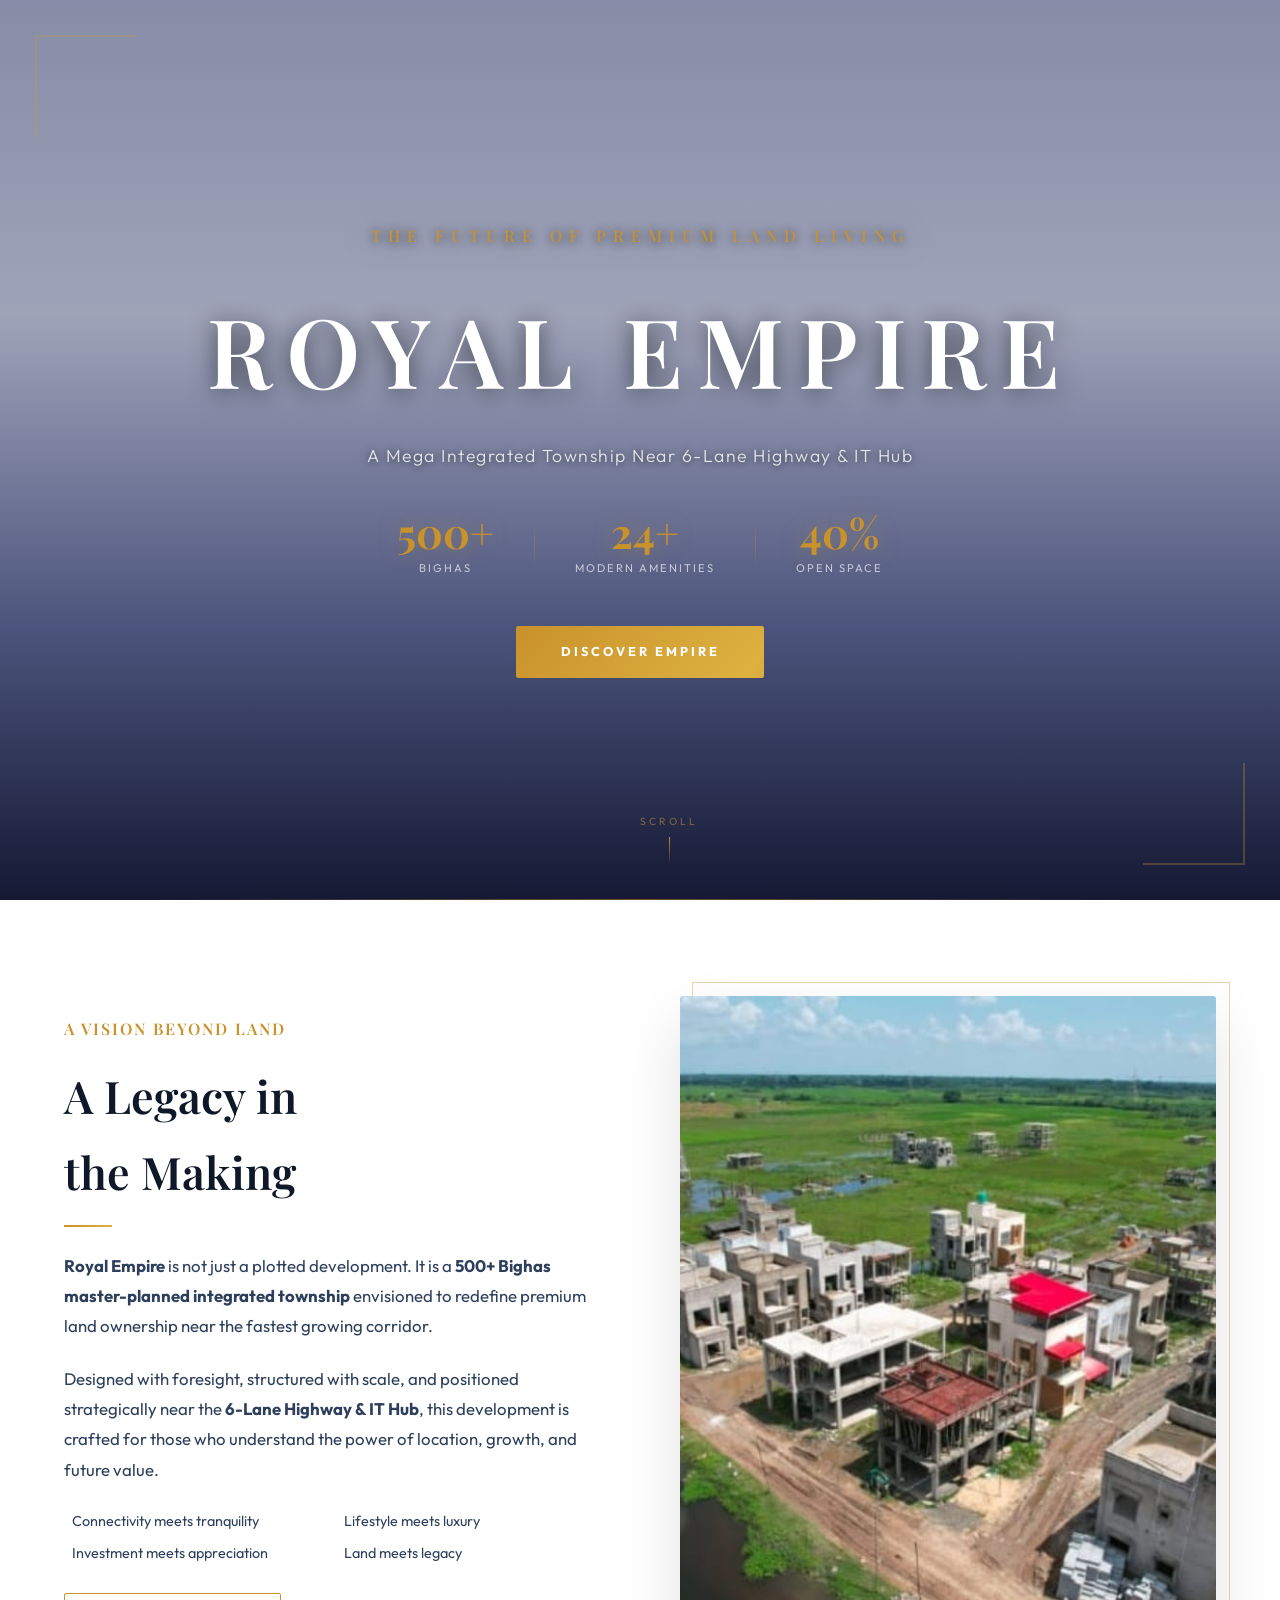
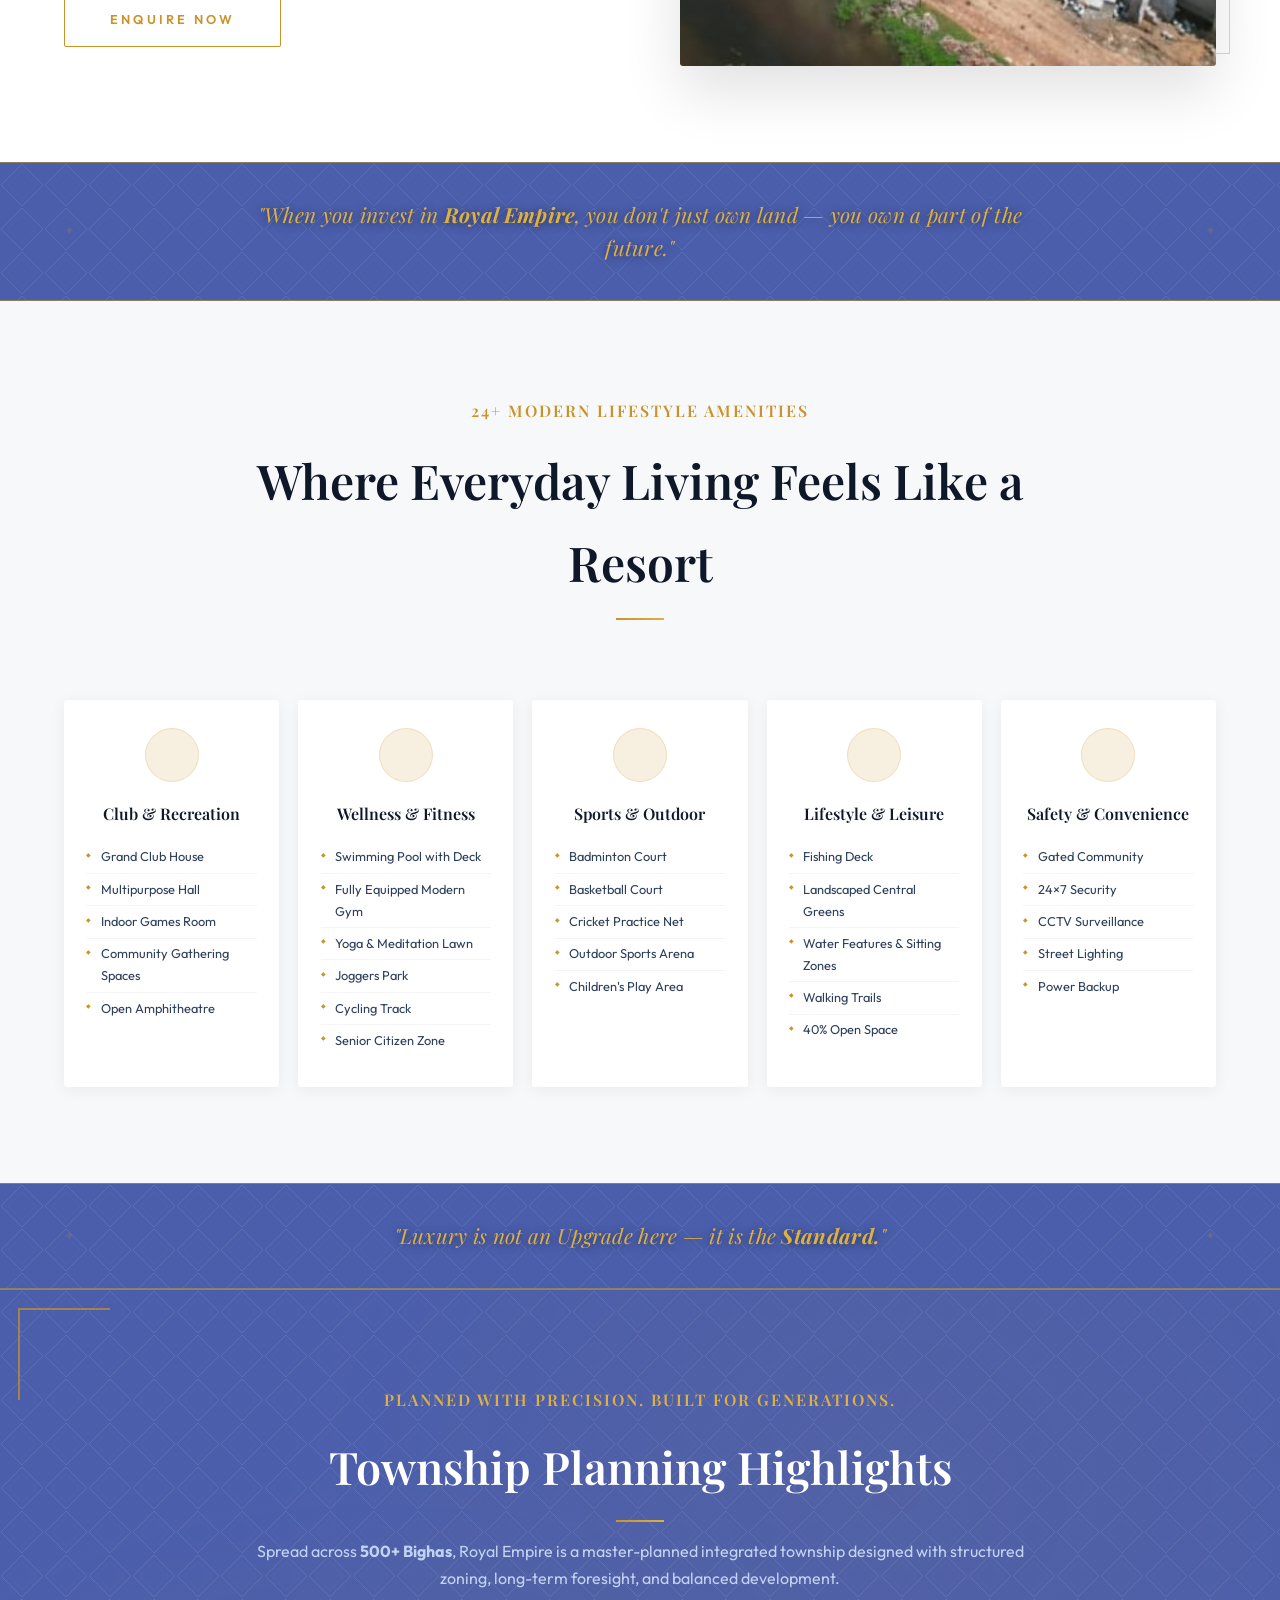
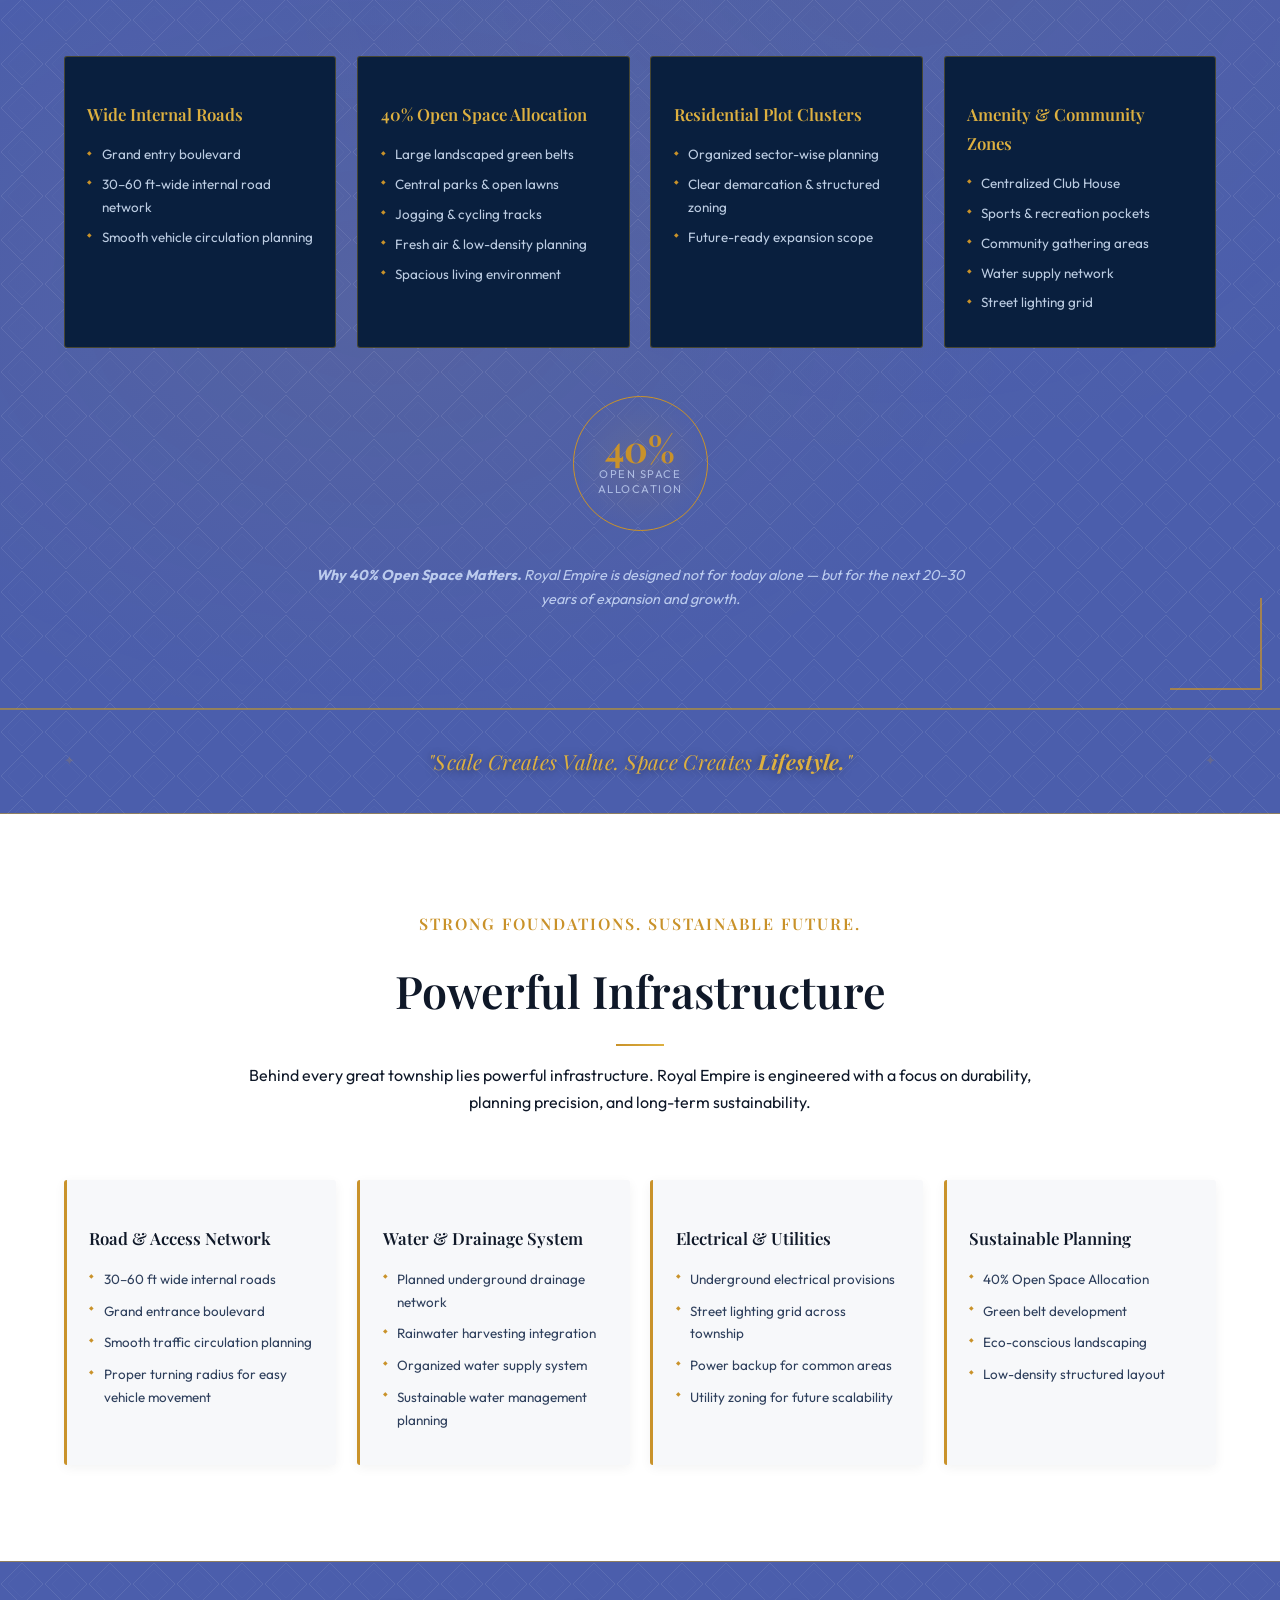
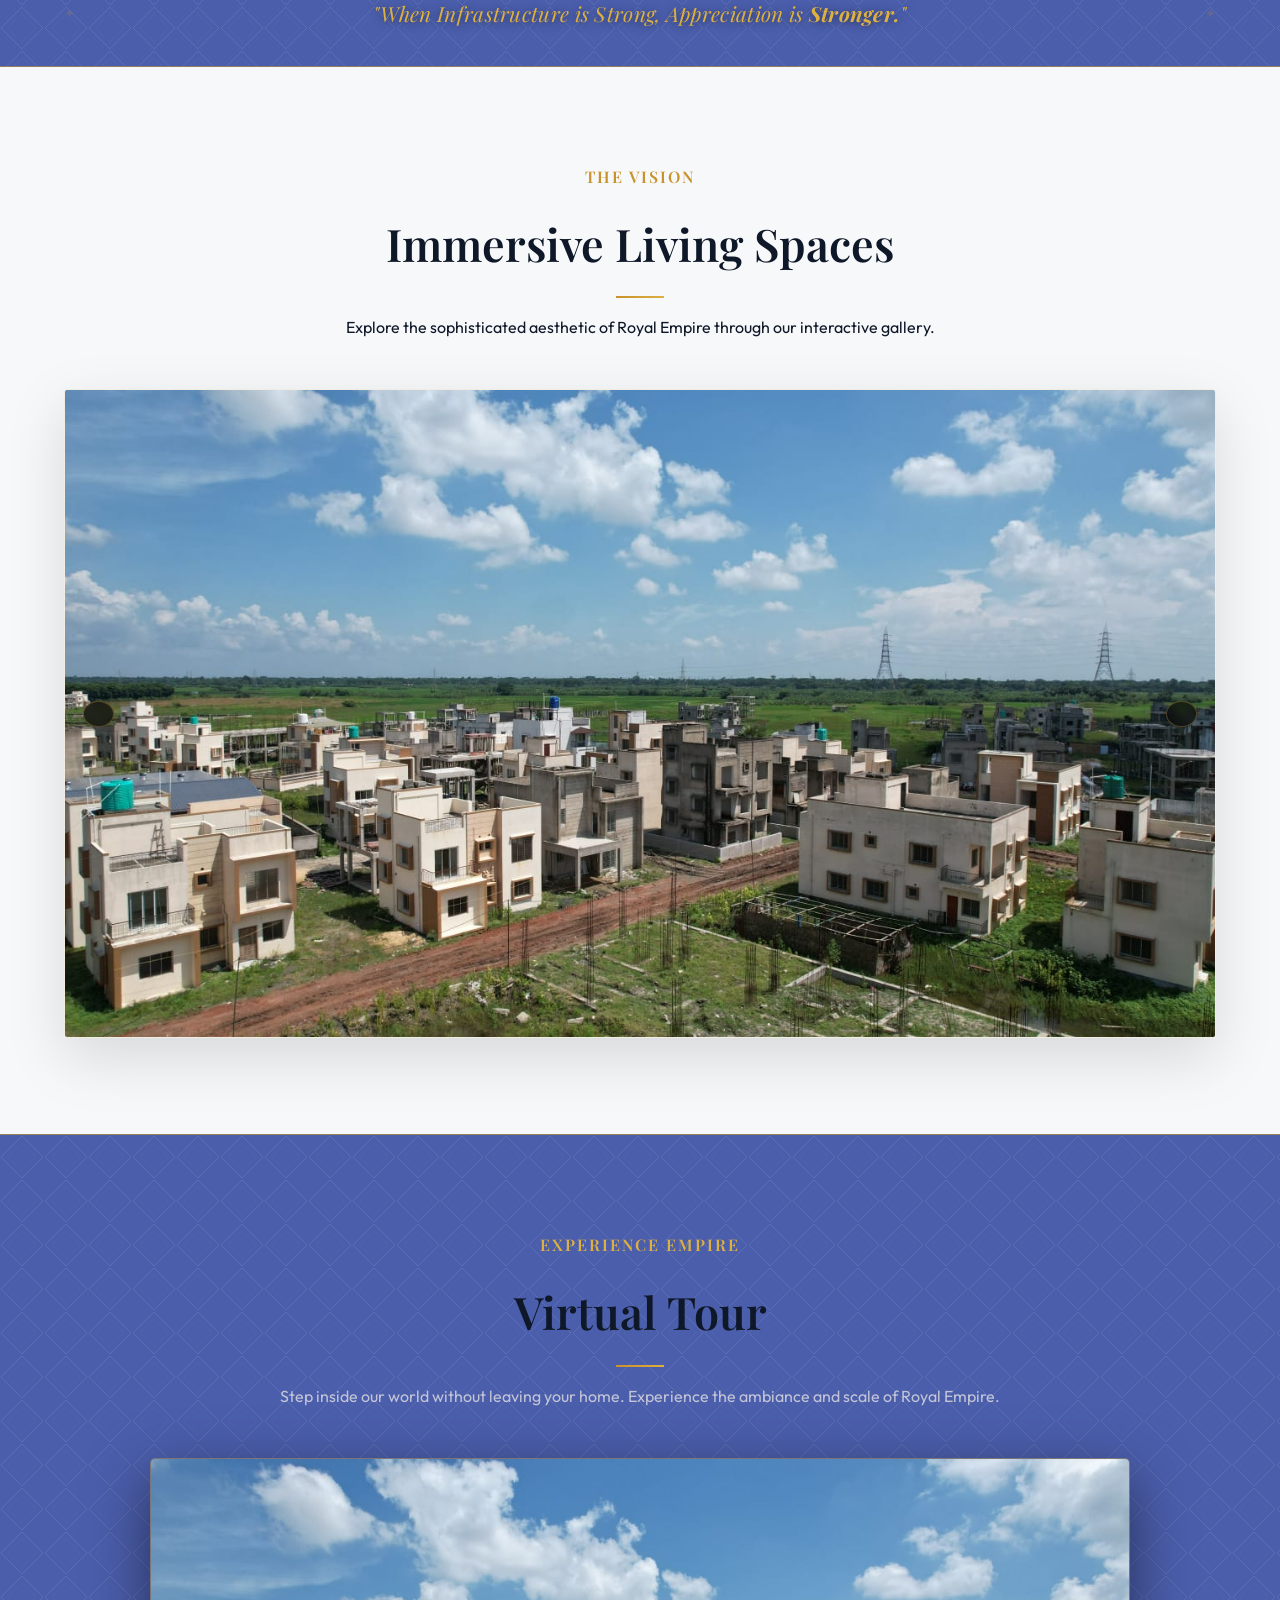
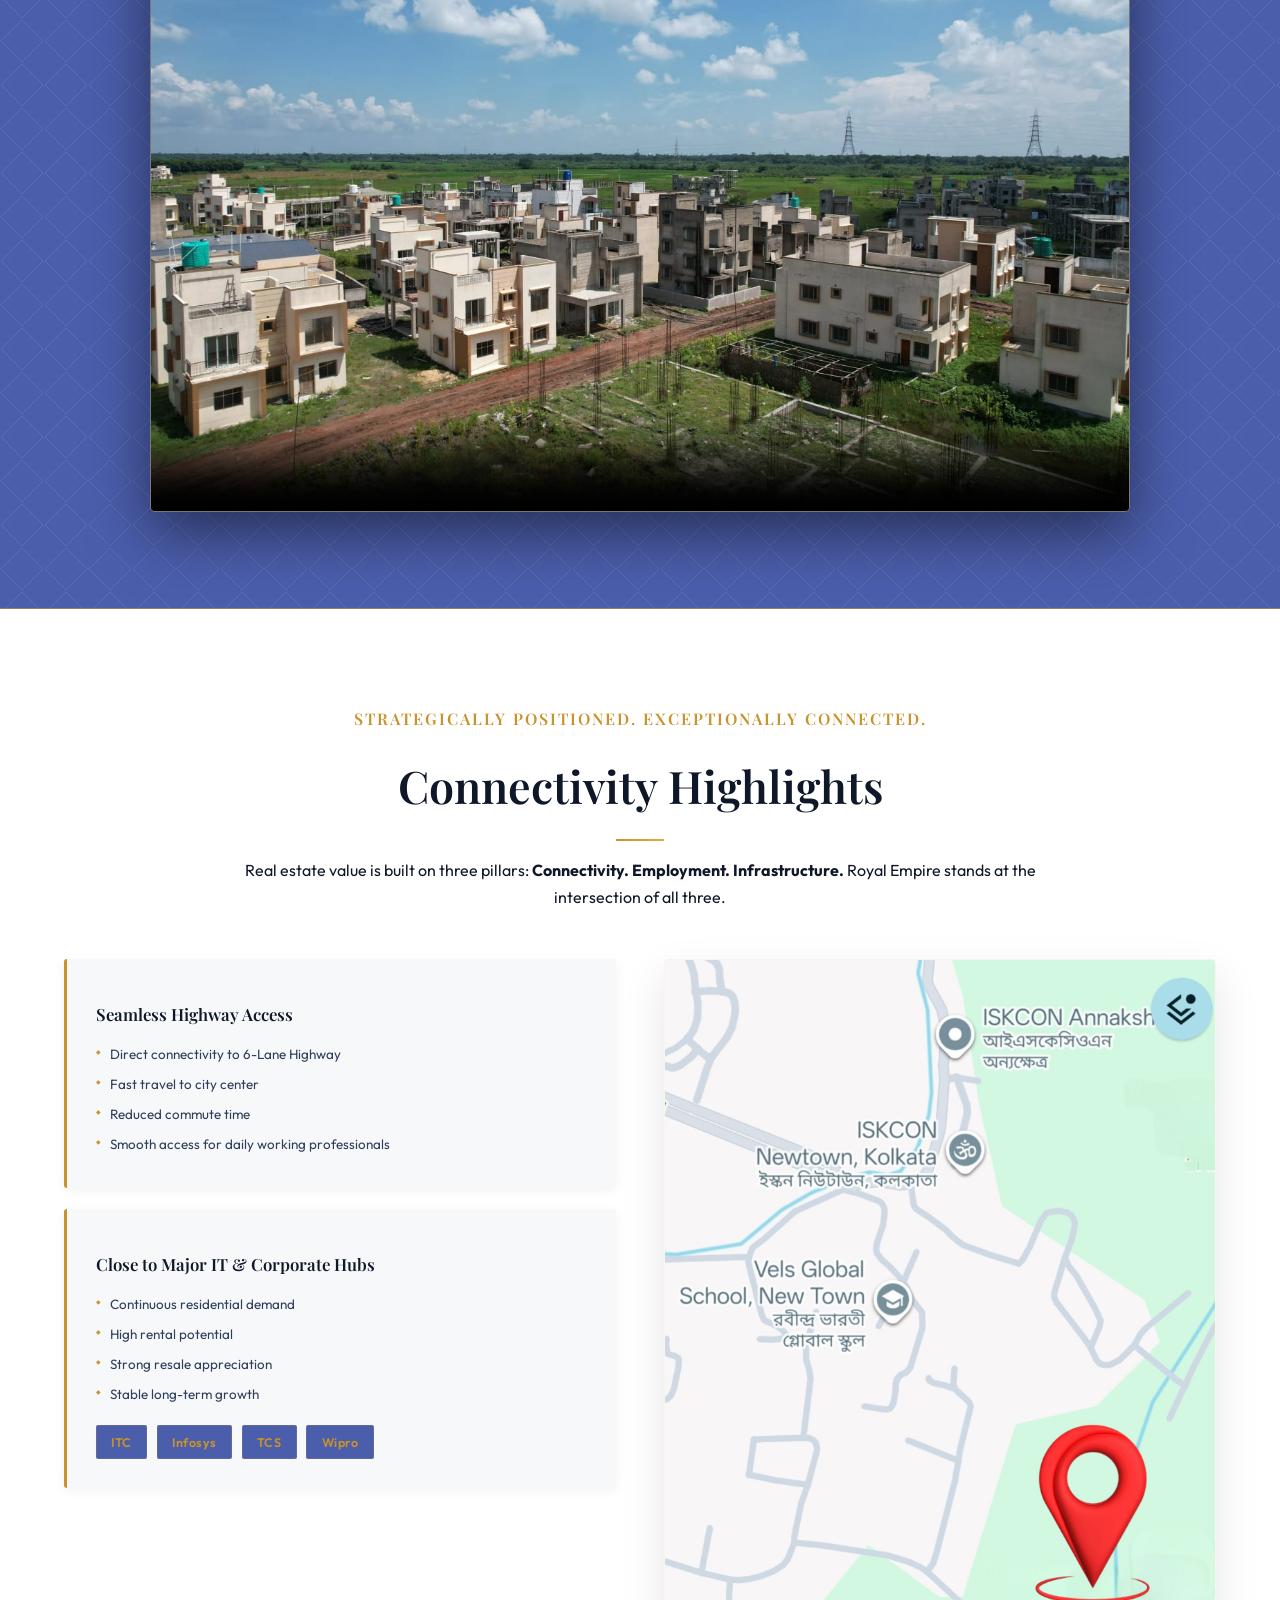
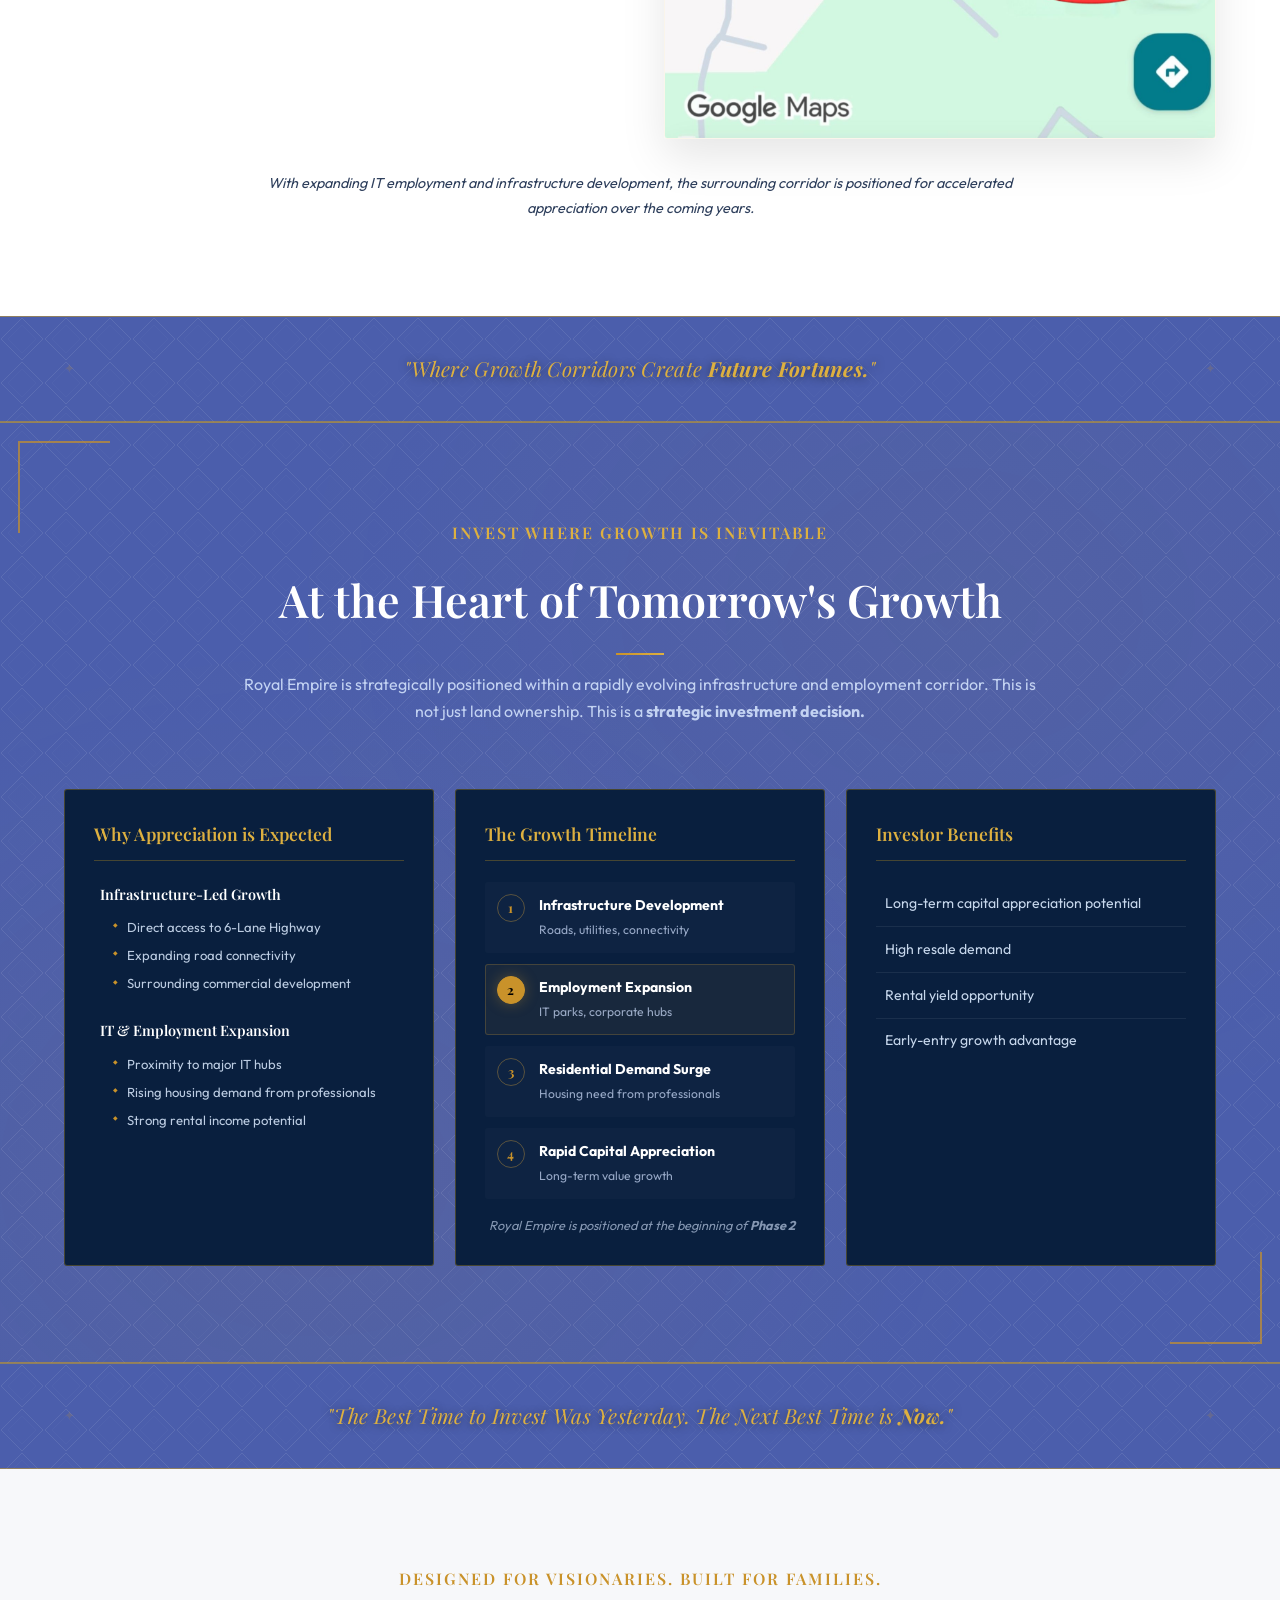
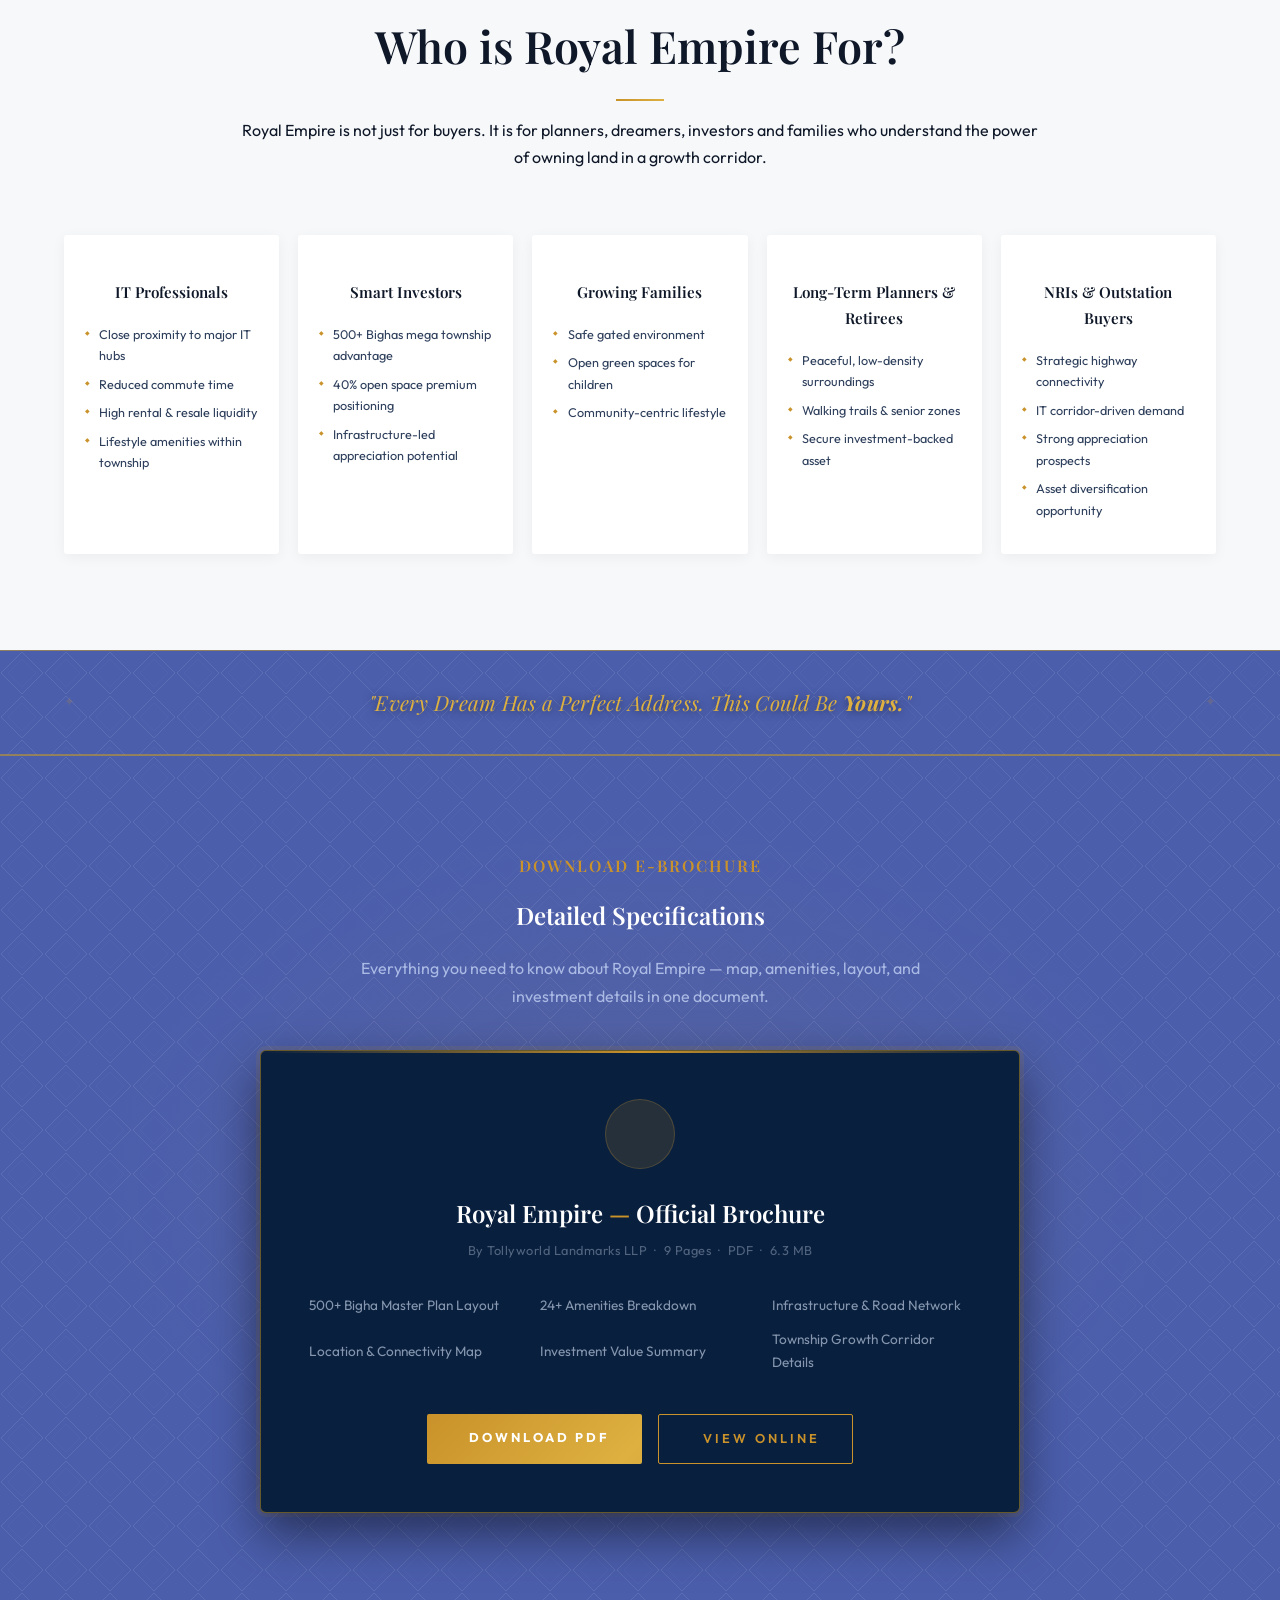
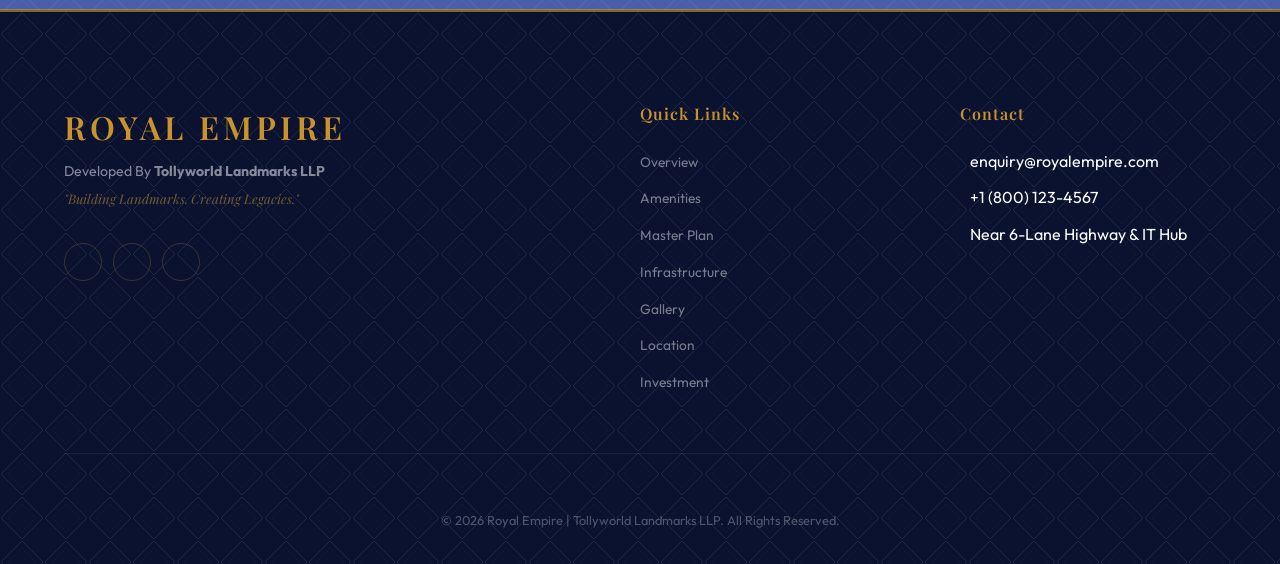
==== index.html @ 903cc638 "Initial commit: Royal Empire static site" ====
<!DOCTYPE html>
<html lang="en">
<head>
    <meta charset="UTF-8">
    <meta name="viewport" content="width=device-width, initial-scale=1.0">
    <title>Royal Empire | The Future of Premium Land Living</title>
    <meta name="description" content="Royal Empire — A 500+ Bighas master-planned integrated township near 6-Lane Highway & IT Hub. 24+ modern amenities, 40% open space, prime growth corridor. Developed by Tollyworld Landmarks LLP.">
    
    <!-- Google Fonts -->
    <link rel="preconnect" href="https://fonts.googleapis.com">
    <link rel="preconnect" href="https://fonts.gstatic.com" crossorigin>
    <link href="https://fonts.googleapis.com/css2?family=Outfit:wght@300;400;500;600&family=Playfair+Display:ital,wght@0,400;0,600;0,700;1,600&display=swap" rel="stylesheet">
    
    <!-- Unicons -->
    <link rel="stylesheet" href="https://unicons.iconscout.com/release/v4.0.0/css/line.css">

    <!-- Styles -->
    <link rel="stylesheet" href="styles.css">
</head>
<body>

    <!-- Navigation -->
    <nav class="navbar" id="navbar">
        <div class="nav-logo">
            <a href="#">Royal Empire</a>
        </div>
        <ul class="nav-links" id="nav-links">
            <li><a href="#overview">Overview</a></li>
            <li><a href="#amenities">Amenities</a></li>
            <li><a href="#master-plan">Master Plan</a></li>
            <li><a href="#infrastructure">Infrastructure</a></li>
            <li><a href="#gallery">Gallery</a></li>
            <li><a href="#location">Location</a></li>
            <li><a href="#investment">Investment</a></li>
            <li><a href="#contact">Contact</a></li>
        </ul>
        <div class="mobile-menu-toggle" id="mobile-toggle">
            <i class="uil uil-bars"></i>
        </div>
    </nav>

    <!-- Hero Section -->
    <header class="hero" id="hero">
        <video class="hero-video" id="heroVideo" autoplay loop muted playsinline>
            <source src="new_site_media/WhatsApp Video 2026-03-23 at 3.33.20 PM.mp4" type="video/mp4">
        </video>
        <div class="hero-overlay"></div>
        <div class="hero-content">
            <h2 class="hero-subtitle">The Future of Premium Land Living</h2>
            <h1 class="hero-title">Royal Empire</h1>
            <p class="hero-tagline">A Mega Integrated Township Near 6-Lane Highway & IT Hub</p>
            <div class="hero-stats">
                <div class="hero-stat">
                    <span class="stat-number">500+</span>
                    <span class="stat-label">Bighas</span>
                </div>
                <div class="stat-divider"></div>
                <div class="hero-stat">
                    <span class="stat-number">24+</span>
                    <span class="stat-label">Modern Amenities</span>
                </div>
                <div class="stat-divider"></div>
                <div class="hero-stat">
                    <span class="stat-number">40%</span>
                    <span class="stat-label">Open Space</span>
                </div>
            </div>
            <a href="#overview" class="btn-primary">Discover Empire</a>
        </div>
        <div class="scroll-indicator">
            <span>Scroll</span>
        </div>
        <div class="hero-bottom-line"></div>
    </header>

    <!-- Overview Section -->
    <section class="about section-padding" id="overview">
        <div class="about-container">
            <div class="about-content fade-up">
                <h4 class="gold-text" style="text-transform: uppercase; letter-spacing: 2px; margin-bottom: 1rem;">A Vision Beyond Land</h4>
                <h2>A Legacy in <br>the Making</h2>
                <p><strong>Royal Empire</strong> is not just a plotted development. It is a <strong>500+ Bighas master-planned integrated township</strong> envisioned to redefine premium land ownership near the fastest growing corridor.</p>
                <p>Designed with foresight, structured with scale, and positioned strategically near the <strong>6-Lane Highway & IT Hub</strong>, this development is crafted for those who understand the power of location, growth, and future value.</p>
                <div class="vision-list">
                    <div class="vision-item"><i class="uil uil-check-circle"></i> Connectivity meets tranquility</div>
                    <div class="vision-item"><i class="uil uil-check-circle"></i> Lifestyle meets luxury</div>
                    <div class="vision-item"><i class="uil uil-check-circle"></i> Investment meets appreciation</div>
                    <div class="vision-item"><i class="uil uil-check-circle"></i> Land meets legacy</div>
                </div>
                <br>
                <a href="#contact" class="btn-outline">Enquire Now</a>
            </div>
            <div class="about-image fade-up" style="transition-delay: 0.2s;">
                <img src="new_site_media/view1.jpeg" alt="Royal Empire Township Aerial View">
            </div>
        </div>
    </section>

    <!-- Quote Bar -->
    <div class="quote-bar">
        <p>"When you invest in <strong>Royal Empire</strong>, you don't just own land — <em>you own a part of the future.</em>"</p>
    </div>

    <!-- Amenities Section -->
    <section class="features section-padding" id="amenities">
        <div class="section-header text-center fade-up">
            <h4 class="gold-text" style="letter-spacing: 2px; text-transform: uppercase; margin-bottom: 1rem;">24+ Modern Lifestyle Amenities</h4>
            <h2 style="color: var(--navy); font-size: 3rem;">Where Everyday Living Feels Like a Resort</h2>
        </div>
        
        <div class="amenities-grid">
            <!-- Club & Recreation -->
            <div class="amenity-category fade-up" style="transition-delay: 0.1s;">
                <div class="amenity-icon-wrap"><i class="uil uil-estate"></i></div>
                <h3>Club & Recreation</h3>
                <ul>
                    <li>Grand Club House</li>
                    <li>Multipurpose Hall</li>
                    <li>Indoor Games Room</li>
                    <li>Community Gathering Spaces</li>
                    <li>Open Amphitheatre</li>
                </ul>
            </div>
            <!-- Wellness & Fitness -->
            <div class="amenity-category fade-up" style="transition-delay: 0.2s;">
                <div class="amenity-icon-wrap"><i class="uil uil-dumbbell"></i></div>
                <h3>Wellness & Fitness</h3>
                <ul>
                    <li>Swimming Pool with Deck</li>
                    <li>Fully Equipped Modern Gym</li>
                    <li>Yoga & Meditation Lawn</li>
                    <li>Joggers Park</li>
                    <li>Cycling Track</li>
                    <li>Senior Citizen Zone</li>
                </ul>
            </div>
            <!-- Sports & Outdoor -->
            <div class="amenity-category fade-up" style="transition-delay: 0.3s;">
                <div class="amenity-icon-wrap"><i class="uil uil-basketball"></i></div>
                <h3>Sports & Outdoor</h3>
                <ul>
                    <li>Badminton Court</li>
                    <li>Basketball Court</li>
                    <li>Cricket Practice Net</li>
                    <li>Outdoor Sports Arena</li>
                    <li>Children's Play Area</li>
                </ul>
            </div>
            <!-- Lifestyle & Leisure -->
            <div class="amenity-category fade-up" style="transition-delay: 0.4s;">
                <div class="amenity-icon-wrap"><i class="uil uil-trees"></i></div>
                <h3>Lifestyle & Leisure</h3>
                <ul>
                    <li>Fishing Deck</li>
                    <li>Landscaped Central Greens</li>
                    <li>Water Features & Sitting Zones</li>
                    <li>Walking Trails</li>
                    <li>40% Open Space</li>
                </ul>
            </div>
            <!-- Safety & Convenience -->
            <div class="amenity-category fade-up" style="transition-delay: 0.5s;">
                <div class="amenity-icon-wrap"><i class="uil uil-shield-check"></i></div>
                <h3>Safety & Convenience</h3>
                <ul>
                    <li>Gated Community</li>
                    <li>24×7 Security</li>
                    <li>CCTV Surveillance</li>
                    <li>Street Lighting</li>
                    <li>Power Backup</li>
                </ul>
            </div>
        </div>
    </section>

    <!-- Quote Bar -->
    <div class="quote-bar">
        <p>"Luxury is not an Upgrade here — it is the <strong>Standard.</strong>"</p>
    </div>

    <!-- Master Plan Section -->
    <section class="master-plan-section section-padding dark-section" id="master-plan">
        <div class="section-header text-center fade-up">
            <h4 class="gold-text" style="letter-spacing: 2px; text-transform: uppercase; margin-bottom: 1rem;">Planned with Precision. Built for Generations.</h4>
            <h2>Township Planning Highlights</h2>
            <p>Spread across <strong>500+ Bighas</strong>, Royal Empire is a master-planned integrated township designed with structured zoning, long-term foresight, and balanced development.</p>
        </div>

        <div class="master-plan-grid">
            <div class="mp-card fade-up" style="transition-delay: 0.1s;">
                <i class="uil uil-car"></i>
                <h3>Wide Internal Roads</h3>
                <ul>
                    <li>Grand entry boulevard</li>
                    <li>30–60 ft-wide internal road network</li>
                    <li>Smooth vehicle circulation planning</li>
                </ul>
            </div>
            <div class="mp-card fade-up" style="transition-delay: 0.2s;">
                <i class="uil uil-trees"></i>
                <h3>40% Open Space Allocation</h3>
                <ul>
                    <li>Large landscaped green belts</li>
                    <li>Central parks & open lawns</li>
                    <li>Jogging & cycling tracks</li>
                    <li>Fresh air & low-density planning</li>
                    <li>Spacious living environment</li>
                </ul>
            </div>
            <div class="mp-card fade-up" style="transition-delay: 0.3s;">
                <i class="uil uil-building"></i>
                <h3>Residential Plot Clusters</h3>
                <ul>
                    <li>Organized sector-wise planning</li>
                    <li>Clear demarcation & structured zoning</li>
                    <li>Future-ready expansion scope</li>
                </ul>
            </div>
            <div class="mp-card fade-up" style="transition-delay: 0.4s;">
                <i class="uil uil-users-alt"></i>
                <h3>Amenity & Community Zones</h3>
                <ul>
                    <li>Centralized Club House</li>
                    <li>Sports & recreation pockets</li>
                    <li>Community gathering areas</li>
                    <li>Water supply network</li>
                    <li>Street lighting grid</li>
                </ul>
            </div>
        </div>

        <div class="open-space-badge fade-up">
            <span class="badge-number">40%</span>
            <span class="badge-text">Open Space<br>Allocation</span>
        </div>

        <p class="mp-footnote fade-up"><strong>Why 40% Open Space Matters.</strong> Royal Empire is designed not for today alone — but for the next 20–30 years of expansion and growth.</p>
    </section>

    <!-- Quote Bar -->
    <div class="quote-bar">
        <p>"Scale Creates Value. Space Creates <strong>Lifestyle.</strong>"</p>
    </div>

    <!-- Infrastructure Section -->
    <section class="infrastructure section-padding" id="infrastructure">
        <div class="section-header text-center fade-up">
            <h4 class="gold-text" style="letter-spacing: 2px; text-transform: uppercase; margin-bottom: 1rem;">Strong Foundations. Sustainable Future.</h4>
            <h2>Powerful Infrastructure</h2>
            <p>Behind every great township lies powerful infrastructure. Royal Empire is engineered with a focus on durability, planning precision, and long-term sustainability.</p>
        </div>

        <div class="infra-grid">
            <div class="infra-card fade-up" style="transition-delay: 0.1s;">
                <i class="uil uil-road"></i>
                <h3>Road & Access Network</h3>
                <ul>
                    <li>30–60 ft wide internal roads</li>
                    <li>Grand entrance boulevard</li>
                    <li>Smooth traffic circulation planning</li>
                    <li>Proper turning radius for easy vehicle movement</li>
                </ul>
            </div>
            <div class="infra-card fade-up" style="transition-delay: 0.2s;">
                <i class="uil uil-tear"></i>
                <h3>Water & Drainage System</h3>
                <ul>
                    <li>Planned underground drainage network</li>
                    <li>Rainwater harvesting integration</li>
                    <li>Organized water supply system</li>
                    <li>Sustainable water management planning</li>
                </ul>
            </div>
            <div class="infra-card fade-up" style="transition-delay: 0.3s;">
                <i class="uil uil-bolt"></i>
                <h3>Electrical & Utilities</h3>
                <ul>
                    <li>Underground electrical provisions</li>
                    <li>Street lighting grid across township</li>
                    <li>Power backup for common areas</li>
                    <li>Utility zoning for future scalability</li>
                </ul>
            </div>
            <div class="infra-card fade-up" style="transition-delay: 0.4s;">
                <i class="uil uil-flower"></i>
                <h3>Sustainable Planning</h3>
                <ul>
                    <li>40% Open Space Allocation</li>
                    <li>Green belt development</li>
                    <li>Eco-conscious landscaping</li>
                    <li>Low-density structured layout</li>
                </ul>
            </div>
        </div>
    </section>

    <!-- Quote Bar -->
    <div class="quote-bar">
        <p>"When Infrastructure is Strong, Appreciation is <strong>Stronger.</strong>"</p>
    </div>

    <!-- Interactive Sliding Gallery -->
    <section class="gallery section-padding" id="gallery">
        <div class="section-header text-center fade-up" style="margin-bottom: 3rem;">
            <h4 class="gold-text" style="letter-spacing: 2px; text-transform: uppercase; margin-bottom: 1rem;">The Vision</h4>
            <h2>Immersive Living Spaces</h2>
            <p>Explore the sophisticated aesthetic of Royal Empire through our interactive gallery.</p>
        </div>
        
        <div class="slider-container fade-up" style="transition-delay: 0.2s;">
            <div class="slider-track" id="sliderTrack">
                <div class="slider-slide"><img src="new_site_media/view2.jpeg" alt="Interior View"></div>
                <div class="slider-slide"><img src="new_site_media/view3.jpeg" alt="Suite View"></div>
                <div class="slider-slide"><img src="new_site_media/view4.jpeg" alt="Detail View"></div>
                <div class="slider-slide"><img src="new_site_media/view5.jpeg" alt="Detail View"></div>
                <div class="slider-slide"><img src="new_site_media/view6.jpeg" alt="Exterior View"></div>
                <div class="slider-slide"><img src="new_site_media/view7.jpeg" alt="Landscape View"></div>
            </div>
            <button class="slider-btn prev-btn" id="prevBtn" aria-label="Previous Slide"><i class="uil uil-angle-left"></i></button>
            <button class="slider-btn next-btn" id="nextBtn" aria-label="Next Slide"><i class="uil uil-angle-right"></i></button>
        </div>
    </section>

    <!-- Virtual Tour -->
    <section class="virtual-tour section-padding" id="virtual-tour" style="background-color: var(--charcoal);">
        <div class="section-header text-center fade-up" style="margin-bottom: 3rem;">
            <h4 class="gold-text" style="letter-spacing: 2px; text-transform: uppercase; margin-bottom: 1rem;">Experience Empire</h4>
            <h2 style="color: var(--ivory);">Virtual Tour</h2>
            <p style="color: rgba(245,240,232,0.7);">Step inside our world without leaving your home. Experience the ambiance and scale of Royal Empire.</p>
        </div>
        
        <div class="tour-video-container fade-up" style="transition-delay: 0.2s;">
            <video controls poster="new_site_media/view2.jpeg" preload="none">
                <source src="new_site_media/WhatsApp Video 2026-03-23 at 3.33.20 PM.mp4" type="video/mp4">
                Your browser does not support the video tag.
            </video>
        </div>
    </section>

    <!-- Location & Connectivity -->
    <section class="location section-padding" id="location" style="background-color: var(--ivory);">
        <div class="section-header text-center fade-up" style="margin-bottom: 3rem;">
            <h4 class="gold-text" style="letter-spacing: 2px; text-transform: uppercase; margin-bottom: 1rem;">Strategically Positioned. Exceptionally Connected.</h4>
            <h2>Connectivity Highlights</h2>
            <p>Real estate value is built on three pillars: <strong>Connectivity. Employment. Infrastructure.</strong> Royal Empire stands at the intersection of all three.</p>
        </div>
        
        <div class="location-grid">
            <div class="location-info fade-up">
                <div class="loc-card">
                    <i class="uil uil-car-sideview"></i>
                    <h3>Seamless Highway Access</h3>
                    <ul>
                        <li>Direct connectivity to 6-Lane Highway</li>
                        <li>Fast travel to city center</li>
                        <li>Reduced commute time</li>
                        <li>Smooth access for daily working professionals</li>
                    </ul>
                </div>
                <div class="loc-card">
                    <i class="uil uil-building"></i>
                    <h3>Close to Major IT & Corporate Hubs</h3>
                    <ul>
                        <li>Continuous residential demand</li>
                        <li>High rental potential</li>
                        <li>Strong resale appreciation</li>
                        <li>Stable long-term growth</li>
                    </ul>
                    <div class="it-logos">
                        <span>ITC</span>
                        <span>Infosys</span>
                        <span>TCS</span>
                        <span>Wipro</span>
                    </div>
                </div>
            </div>
            <div class="location-img fade-up" style="transition-delay: 0.2s;">
                <img src="new_site_media/locaation.jpeg" alt="Royal Empire Location Map">
            </div>
        </div>

        <p class="loc-footnote fade-up">With expanding IT employment and infrastructure development, the surrounding corridor is positioned for accelerated appreciation over the coming years.</p>
    </section>

    <!-- Quote Bar -->
    <div class="quote-bar">
        <p>"Where Growth Corridors Create <strong>Future Fortunes.</strong>"</p>
    </div>

    <!-- Growth & Investment Section -->
    <section class="investment section-padding" id="investment">
        <div class="section-header text-center fade-up">
            <h4 class="gold-text" style="letter-spacing: 2px; text-transform: uppercase; margin-bottom: 1rem;">Invest Where Growth is Inevitable</h4>
            <h2>At the Heart of Tomorrow's Growth</h2>
            <p>Royal Empire is strategically positioned within a rapidly evolving infrastructure and employment corridor. This is not just land ownership. This is a <strong>strategic investment decision.</strong></p>
        </div>

        <div class="growth-container">
            <div class="growth-reasons fade-up" style="transition-delay: 0.1s;">
                <h3>Why Appreciation is Expected</h3>
                <div class="reason-group">
                    <h4><i class="uil uil-road"></i> Infrastructure-Led Growth</h4>
                    <ul>
                        <li>Direct access to 6-Lane Highway</li>
                        <li>Expanding road connectivity</li>
                        <li>Surrounding commercial development</li>
                    </ul>
                </div>
                <div class="reason-group">
                    <h4><i class="uil uil-briefcase-alt"></i> IT & Employment Expansion</h4>
                    <ul>
                        <li>Proximity to major IT hubs</li>
                        <li>Rising housing demand from professionals</li>
                        <li>Strong rental income potential</li>
                    </ul>
                </div>
            </div>

            <div class="growth-timeline fade-up" style="transition-delay: 0.2s;">
                <h3>The Growth Timeline</h3>
                <div class="timeline-phases">
                    <div class="phase">
                        <span class="phase-num">1</span>
                        <div>
                            <strong>Infrastructure Development</strong>
                            <p>Roads, utilities, connectivity</p>
                        </div>
                    </div>
                    <div class="phase active-phase">
                        <span class="phase-num">2</span>
                        <div>
                            <strong>Employment Expansion</strong>
                            <p>IT parks, corporate hubs</p>
                        </div>
                    </div>
                    <div class="phase">
                        <span class="phase-num">3</span>
                        <div>
                            <strong>Residential Demand Surge</strong>
                            <p>Housing need from professionals</p>
                        </div>
                    </div>
                    <div class="phase">
                        <span class="phase-num">4</span>
                        <div>
                            <strong>Rapid Capital Appreciation</strong>
                            <p>Long-term value growth</p>
                        </div>
                    </div>
                </div>
                <p class="timeline-note"><i class="uil uil-map-marker"></i> Royal Empire is positioned at the beginning of <strong>Phase 2</strong></p>
            </div>

            <div class="investor-benefits fade-up" style="transition-delay: 0.3s;">
                <h3>Investor Benefits</h3>
                <ul class="benefits-list">
                    <li><i class="uil uil-check-circle"></i> Long-term capital appreciation potential</li>
                    <li><i class="uil uil-check-circle"></i> High resale demand</li>
                    <li><i class="uil uil-check-circle"></i> Rental yield opportunity</li>
                    <li><i class="uil uil-check-circle"></i> Early-entry growth advantage</li>
                </ul>
            </div>
        </div>
    </section>

    <!-- Quote Bar -->
    <div class="quote-bar">
        <p>"The Best Time to Invest Was Yesterday. The Next Best Time is <strong>Now.</strong>"</p>
    </div>

    <!-- Target Audience Section -->
    <section class="audience section-padding" id="audience">
        <div class="section-header text-center fade-up">
            <h4 class="gold-text" style="letter-spacing: 2px; text-transform: uppercase; margin-bottom: 1rem;">Designed for Visionaries. Built for Families.</h4>
            <h2>Who is Royal Empire For?</h2>
            <p>Royal Empire is not just for buyers. It is for planners, dreamers, investors and families who understand the power of owning land in a growth corridor.</p>
        </div>

        <div class="audience-grid">
            <div class="audience-card fade-up" style="transition-delay: 0.1s;">
                <i class="uil uil-laptop"></i>
                <h3>IT Professionals</h3>
                <ul>
                    <li>Close proximity to major IT hubs</li>
                    <li>Reduced commute time</li>
                    <li>High rental & resale liquidity</li>
                    <li>Lifestyle amenities within township</li>
                </ul>
            </div>
            <div class="audience-card fade-up" style="transition-delay: 0.2s;">
                <i class="uil uil-chart-growth"></i>
                <h3>Smart Investors</h3>
                <ul>
                    <li>500+ Bighas mega township advantage</li>
                    <li>40% open space premium positioning</li>
                    <li>Infrastructure-led appreciation potential</li>
                </ul>
            </div>
            <div class="audience-card fade-up" style="transition-delay: 0.3s;">
                <i class="uil uil-users-alt"></i>
                <h3>Growing Families</h3>
                <ul>
                    <li>Safe gated environment</li>
                    <li>Open green spaces for children</li>
                    <li>Community-centric lifestyle</li>
                </ul>
            </div>
            <div class="audience-card fade-up" style="transition-delay: 0.4s;">
                <i class="uil uil-heart-medical"></i>
                <h3>Long-Term Planners & Retirees</h3>
                <ul>
                    <li>Peaceful, low-density surroundings</li>
                    <li>Walking trails & senior zones</li>
                    <li>Secure investment-backed asset</li>
                </ul>
            </div>
            <div class="audience-card fade-up" style="transition-delay: 0.5s;">
                <i class="uil uil-globe"></i>
                <h3>NRIs & Outstation Buyers</h3>
                <ul>
                    <li>Strategic highway connectivity</li>
                    <li>IT corridor-driven demand</li>
                    <li>Strong appreciation prospects</li>
                    <li>Asset diversification opportunity</li>
                </ul>
            </div>
        </div>
    </section>

    <!-- Quote Bar -->
    <div class="quote-bar">
        <p>"Every Dream Has a Perfect Address. This Could Be <strong>Yours.</strong>"</p>
    </div>

    <!-- Brochure Section -->
    <section class="brochure section-padding placeholder-section" id="brochure">
        <div class="fade-up">
            <h4 class="gold-text" style="letter-spacing: 2px; text-transform: uppercase; margin-bottom: 1rem;">Download e-Brochure</h4>
            <h2>Detailed Specifications</h2>
            <p>Everything you need to know about Royal Empire — map, amenities, layout, and investment details in one document.</p>

            <div class="brochure-card">
                <div class="brochure-icon-wrap">
                    <i class="uil uil-file-download"></i>
                </div>
                <h3 class="brochure-title">Royal Empire <span style="color:var(--gold);">—</span> Official Brochure</h3>
                <p class="brochure-meta">By Tollyworld Landmarks LLP &nbsp;·&nbsp; 9 Pages &nbsp;·&nbsp; PDF &nbsp;·&nbsp; 6.3 MB</p>
                <ul class="brochure-features">
                    <li><i class="uil uil-check-circle"></i> 500+ Bigha Master Plan Layout</li>
                    <li><i class="uil uil-check-circle"></i> 24+ Amenities Breakdown</li>
                    <li><i class="uil uil-check-circle"></i> Infrastructure & Road Network</li>
                    <li><i class="uil uil-check-circle"></i> Location & Connectivity Map</li>
                    <li><i class="uil uil-check-circle"></i> Investment Value Summary</li>
                    <li><i class="uil uil-check-circle"></i> Township Growth Corridor Details</li>
                </ul>
                <div class="brochure-actions">
                    <a href="royal-empire-brochure.pdf" download="Royal-Empire-Brochure.pdf" class="btn-primary">
                        <i class="uil uil-import"></i>&nbsp; Download PDF
                    </a>
                    <a href="royal-empire-brochure.pdf" target="_blank" class="btn-outline">
                        <i class="uil uil-eye"></i>&nbsp; View Online
                    </a>
                </div>
            </div>
        </div>
    </section>

    <!-- Footer -->
    <footer class="footer" id="contact">
        <div class="footer-content fade-up">
            <div class="footer-brand">
                <h2>ROYAL EMPIRE</h2>
                <p class="footer-developer">Developed By <strong>Tollyworld Landmarks LLP</strong></p>
                <p class="footer-dev-tagline">"Building Landmarks. Creating Legacies."</p>
                <div class="social-links">
                    <a href="#"><i class="uil uil-instagram"></i></a>
                    <a href="#"><i class="uil uil-facebook-f"></i></a>
                    <a href="#"><i class="uil uil-linkedin"></i></a>
                </div>
            </div>
            <div class="footer-links">
                <h3>Quick Links</h3>
                <ul>
                    <li><a href="#overview">Overview</a></li>
                    <li><a href="#amenities">Amenities</a></li>
                    <li><a href="#master-plan">Master Plan</a></li>
                    <li><a href="#infrastructure">Infrastructure</a></li>
                    <li><a href="#gallery">Gallery</a></li>
                    <li><a href="#location">Location</a></li>
                    <li><a href="#investment">Investment</a></li>
                </ul>
            </div>
            <div class="footer-links">
                <h3>Contact</h3>
                <ul>
                    <li><i class="uil uil-envelope" style="color: var(--gold); margin-right: 10px;"></i> enquiry@royalempire.com</li>
                    <li><i class="uil uil-phone" style="color: var(--gold); margin-right: 10px;"></i> +1 (800) 123-4567</li>
                    <li><i class="uil uil-map-marker" style="color: var(--gold); margin-right: 10px;"></i> Near 6-Lane Highway & IT Hub</li>
                </ul>
            </div>
        </div>
        <div class="footer-bottom">
            <p>&copy; 2026 Royal Empire | Tollyworld Landmarks LLP. All Rights Reserved.</p>
        </div>
    </footer>

    <!-- Scripts -->
    <script src="script.js"></script>
</body>
</html>
---- styles.css ----
:root {
  /* ═══ ROYAL EMPIRE — Brochure-Exact Royal Blue & Gold ═══
     Colors taken directly from the physical brochure.
     Royal blue background + bright warm gold + diamond texture. */

  /* ── Brochure Royal Blue Blues ── */
  --black: #0a1230;
  /* Footer — deep royal blue-black */
  --charcoal: #4b5eac;
  /* Dark sections — EXACT brochure royal blue */
  --charcoal-2: #091f3e;
  /* Cards inside dark — slightly brighter blue */
  --white: #ffffff;
  --off-white: #f7f8fa;

  /* ── Brochure Bright Gold ── */
  --gold: #c9922a;
  /* True warm amber-gold — rich, not yellow */
  --gold-light: #ddb040;
  /* Brighter gold for highlights */
  --gold-dark: #a07010;
  /* Deep gold for shadows/depth */
  --gold-dim: rgba(201, 146, 42, 0.15);
  --gold-glow: rgba(201, 146, 42, 0.35);
  --hero-navy: #0f1a50;
  /* Hero overlay */

  /* ── Text ── */
  --text-dark: #0f1828;
  /* Body text on white */
  --text-mid: #2e3f5c;
  /* Secondary text on white */
  --text-light: #ffffff;
  /* Primary text on dark blue sections */
  --text-muted: rgba(210, 225, 255, 0.70);
  /* Secondary text on dark blue */

  /* ── Brochure Diamond Lattice Texture ── */
  /* Dense argyle/diamond quilted pattern matching brochure exactly */
  --navy-pattern: url("data:image/svg+xml,%3Csvg xmlns='http://www.w3.org/2000/svg' width='44' height='44'%3E%3Cpath d='M22 1 L43 22 L22 43 L1 22Z' fill='none' stroke='rgba(255,255,255,0.09)' stroke-width='1'/%3E%3Cpath d='M22 8 L36 22 L22 36 L8 22Z' fill='none' stroke='rgba(255,255,255,0.05)' stroke-width='0.5'/%3E%3C/svg%3E");

  --font-display: 'Playfair Display', serif;
  --font-body: 'Outfit', sans-serif;

  --ease-out: cubic-bezier(0.16, 1, 0.3, 1);
  --t-fast: 0.3s ease;
  --t-slow: 0.65s cubic-bezier(0.16, 1, 0.3, 1);
}

* {
  margin: 0;
  padding: 0;
  box-sizing: border-box;
}

html {
  scroll-behavior: smooth;
  font-size: 16px;
}

body {
  font-family: var(--font-body);
  color: var(--text-dark);
  background: var(--white);
  line-height: 1.7;
  overflow-x: hidden;
}

h1,
h2,
h3,
h4,
h5,
h6 {
  font-family: var(--font-display);
  font-weight: 600;
  margin-bottom: 1rem;
}

a {
  text-decoration: none;
  color: inherit;
  transition: color var(--t-fast);
}

img {
  max-width: 100%;
  display: block;
}

/* ─── utilities ─── */
.section-padding {
  padding: 6rem 5%;
}

.text-center {
  text-align: center;
}

.gold-text {
  color: var(--gold);
}

/* ─── animations ─── */
.fade-up {
  opacity: 0;
  transform: translateY(36px);
  transition: opacity var(--t-slow), transform var(--t-slow);
}

.fade-up.visible {
  opacity: 1;
  transform: translateY(0);
}

@keyframes fadeUp {
  from {
    opacity: 0;
    transform: translateY(28px);
  }

  to {
    opacity: 1;
    transform: translateY(0);
  }
}

@keyframes scrollPulse {

  0%,
  100% {
    opacity: 0.3;
    transform: scaleY(0.6);
  }

  50% {
    opacity: 0.9;
    transform: scaleY(1);
  }
}

@keyframes subtleGlow {

  0%,
  100% {
    box-shadow: 0 0 20px var(--gold-glow);
  }

  50% {
    box-shadow: 0 0 40px rgba(200, 153, 58, 0.4);
  }
}

/* ═══════════════════════════════════════
   BUTTONS
   ═══════════════════════════════════════ */
.btn-primary {
  display: inline-block;
  padding: 0.95rem 2.8rem;
  background: linear-gradient(135deg, var(--gold) 0%, var(--gold-light) 50%, var(--gold) 100%);
  background-size: 200% auto;
  color: #ffffff;
  font-weight: 700;
  text-transform: uppercase;
  letter-spacing: 3px;
  font-size: 0.8rem;
  border-radius: 2px;
  border: none;
  cursor: pointer;
  transition: all var(--t-fast);
  font-family: var(--font-body);
}

.btn-primary:hover {
  background-position: right center;
  box-shadow: 0 8px 30px var(--gold-glow);
  transform: translateY(-2px);
}

.btn-outline {
  display: inline-block;
  padding: 0.95rem 2.8rem;
  background: transparent;
  color: var(--gold);
  border: 1px solid var(--gold);
  font-weight: 600;
  text-transform: uppercase;
  letter-spacing: 3px;
  font-size: 0.8rem;
  cursor: pointer;
  transition: all var(--t-fast);
  border-radius: 2px;
}

.btn-outline:hover {
  background: var(--gold);
  color: #fff;
  box-shadow: 0 6px 20px var(--gold-glow);
}

/* ═══════════════════════════════════════
   SECTION HEADER (shared)
   ═══════════════════════════════════════ */
.section-header {
  text-align: center;
  max-width: 800px;
  margin: 0 auto 4rem;
}

.section-header h2 {
  font-size: 2.8rem;
  color: var(--text-dark);
  display: inline-block;
}

/* on dark sections override */
.dark-header h2 {
  color: #ffffff;
}

.dark-header h4 {
  color: var(--gold);
}

.dark-header p {
  color: var(--text-muted);
}

/* Auto-override headers inside ALL dark/navy sections */
.master-plan-section .section-header h2,
.investment .section-header h2,
.virtual-tour .section-header h2,
.placeholder-section .section-header h2,
.quote-bar .section-header h2 {
  color: #ffffff;
}

.master-plan-section .section-header h4,
.investment .section-header h4,
.virtual-tour .section-header h4,
.placeholder-section .section-header h4 {
  color: var(--gold-light);
}

.master-plan-section .section-header p,
.investment .section-header p,
.virtual-tour .section-header p,
.placeholder-section .section-header p {
  color: rgba(215, 230, 255, 0.85);
}

/* Badge text, footnotes on dark sections */
.master-plan-section .mp-footnote,
.investment .timeline-note {
  color: rgba(215, 230, 255, 0.80);
}

.section-header h2::after {
  content: '';
  display: block;
  width: 48px;
  height: 2px;
  background: linear-gradient(90deg, var(--gold), var(--gold-light));
  margin: 0.9rem auto 0;
}

/* ═══════════════════════════════════════
   QUOTE BARS
   ═══════════════════════════════════════ */
.quote-bar {
  background: var(--charcoal);
  background-image: var(--navy-pattern);
  padding: 2.2rem 5%;
  text-align: center;
  position: relative;
  border-top: 1px solid rgba(212, 160, 23, 0.5);
  border-bottom: 1px solid rgba(212, 160, 23, 0.5);
}

.quote-bar::before {
  content: '✦';
  position: absolute;
  top: 50%;
  left: 5%;
  transform: translateY(-50%);
  color: var(--gold);
  opacity: .2;
  font-size: .8rem;
}

.quote-bar::after {
  content: '✦';
  position: absolute;
  top: 50%;
  right: 5%;
  transform: translateY(-50%);
  color: var(--gold);
  opacity: .2;
  font-size: .8rem;
}

.quote-bar p {
  font-family: var(--font-display);
  font-size: 1.3rem;
  font-style: italic;
  color: var(--gold-light);
  max-width: 800px;
  margin: 0 auto;
  letter-spacing: 0.3px;
  line-height: 1.6;
  text-shadow: 0 1px 8px rgba(0, 0, 0, 0.5);
}

/* ═══════════════════════════════════════
   NAVBAR
   ═══════════════════════════════════════ */
.navbar {
  position: fixed;
  top: 0;
  left: 0;
  width: 100%;
  padding: 1.4rem 5%;
  display: flex;
  justify-content: space-between;
  align-items: center;
  z-index: 1000;
  opacity: 0;
  transform: translateY(-100%);
  pointer-events: none;
  transition: all 0.4s ease;
}

.navbar.scrolled {
  opacity: 1;
  transform: translateY(0);
  pointer-events: auto;
  background: rgba(8, 15, 40, 0.97);
  backdrop-filter: blur(14px);
  padding: 0.85rem 5%;
  box-shadow: 0 2px 30px rgba(0, 0, 0, 0.6);
  border-bottom: 1px solid rgba(200, 153, 58, 0.40);
}

.nav-logo a {
  font-family: var(--font-display);
  font-size: 1.45rem;
  font-weight: 700;
  color: var(--gold);
  letter-spacing: 4px;
  text-transform: uppercase;
}

.nav-links {
  display: flex;
  gap: 1.5rem;
  list-style: none;
}

.nav-links a {
  color: rgba(255, 255, 255, 0.75);
  font-size: 0.78rem;
  text-transform: uppercase;
  letter-spacing: 1.5px;
  position: relative;
  transition: color var(--t-fast);
}

.nav-links a::after {
  content: '';
  position: absolute;
  width: 0;
  height: 1px;
  bottom: -3px;
  left: 0;
  background: var(--gold);
  transition: width var(--t-fast);
}

.nav-links a:hover {
  color: var(--gold);
}

.nav-links a:hover::after {
  width: 100%;
}

.mobile-menu-toggle {
  display: none;
  color: #fff;
  font-size: 1.5rem;
  cursor: pointer;
}

/* ═══════════════════════════════════════
   HERO
   ═══════════════════════════════════════ */
.hero {
  position: relative;
  height: 100vh;
  width: 100%;
  overflow: hidden;
  display: flex;
  align-items: center;
  justify-content: center;
}

.hero-video {
  position: absolute;
  top: 0;
  left: 0;
  width: 100%;
  height: 100%;
  object-fit: cover;
  z-index: -2;
}

.hero-overlay {
  position: absolute;
  top: 0;
  left: 0;
  width: 100%;
  height: 100%;
  z-index: -1;
  background:
    linear-gradient(to bottom,
      rgba(15, 26, 80, 0.50) 0%,
      rgba(15, 26, 80, 0.40) 35%,
      rgba(15, 26, 80, 0.75) 70%,
      rgba(8, 12, 40, 0.95) 100%);
}

.hero-bottom-line {
  position: absolute;
  bottom: 0;
  left: 0;
  right: 0;
  height: 1px;
  background: linear-gradient(90deg, transparent 10%, var(--gold) 50%, transparent 90%);
  opacity: 0.5;
  z-index: 3;
}

.hero-content {
  text-align: center;
  z-index: 1;
  padding: 1rem 2rem;
}

.hero-subtitle {
  text-transform: uppercase;
  letter-spacing: 7px;
  font-size: 1rem;
  color: var(--gold);
  font-weight: 500;
  margin-bottom: 1.2rem;
  text-shadow: 0 1px 12px rgba(0, 0, 0, 0.9), 0 0 30px rgba(0, 0, 0, 0.6);
  opacity: 0;
  animation: fadeUp 1s ease forwards 0.5s;
}

.hero-title {
  font-size: 6rem;
  letter-spacing: 14px;
  text-transform: uppercase;
  margin-bottom: 0.6rem;
  color: #ffffff;
  text-shadow: 0 2px 25px rgba(0, 0, 0, 0.6);
  opacity: 0;
  animation: fadeUp 1s ease forwards 0.8s;
}

.hero-tagline {
  font-size: 1.1rem;
  color: rgba(255, 255, 255, 0.82);
  margin-bottom: 2.5rem;
  letter-spacing: 1.5px;
  font-weight: 300;
  text-shadow: 0 1px 8px rgba(0, 0, 0, 0.7);
  opacity: 0;
  animation: fadeUp 1s ease forwards 1s;
}

.hero-stats {
  display: flex;
  align-items: center;
  justify-content: center;
  gap: 2.5rem;
  margin-bottom: 3rem;
  opacity: 0;
  animation: fadeUp 1s ease forwards 1.2s;
}

.hero-stat {
  display: flex;
  flex-direction: column;
  align-items: center;
}

.stat-number {
  font-family: var(--font-display);
  font-size: 2.6rem;
  font-weight: 700;
  color: var(--gold);
  line-height: 1;
  text-shadow: 0 0 25px rgba(200, 153, 58, 0.4);
}

.stat-label {
  font-size: 0.7rem;
  text-transform: uppercase;
  letter-spacing: 2px;
  color: rgba(255, 255, 255, 0.65);
  margin-top: 0.4rem;
}

.stat-divider {
  width: 1px;
  height: 45px;
  background: linear-gradient(to bottom, transparent, var(--gold), transparent);
  opacity: 0.35;
}

.hero .btn-primary {
  opacity: 0;
  animation: fadeUp 1s ease forwards 1.4s;
}

.scroll-indicator {
  position: absolute;
  bottom: 35px;
  left: 50%;
  transform: translateX(-50%);
  z-index: 3;
  display: flex;
  flex-direction: column;
  align-items: center;
  gap: 0.4rem;
  opacity: 0;
  animation: fadeUp 1s ease forwards 1.8s;
}

.scroll-indicator span {
  font-size: 0.65rem;
  text-transform: uppercase;
  letter-spacing: 3px;
  color: rgba(200, 153, 58, 0.55);
}

.scroll-indicator::after {
  content: '';
  width: 1px;
  height: 28px;
  background: linear-gradient(to bottom, var(--gold), transparent);
  animation: scrollPulse 2s ease-in-out infinite;
}

/* Corner frames */
.hero::before,
.hero::after {
  content: '';
  position: absolute;
  width: 100px;
  height: 100px;
  border-color: rgba(200, 153, 58, 0.3);
  border-style: solid;
  z-index: 2;
  pointer-events: none;
}

.hero::before {
  top: 35px;
  left: 35px;
  border-width: 2px 0 0 2px;
}

.hero::after {
  bottom: 35px;
  right: 35px;
  border-width: 0 2px 2px 0;
}

/* ═══════════════════════════════════════
   OVERVIEW — white background
   ═══════════════════════════════════════ */
.about {
  background: var(--white);
  position: relative;
  z-index: 2;
}

.about-container {
  display: grid;
  grid-template-columns: 1fr 1fr;
  gap: 5rem;
  align-items: center;
  max-width: 1200px;
  margin: 0 auto;
}

.about-content h4 {
  color: var(--gold);
}

.about-content h2 {
  font-size: 2.8rem;
  color: var(--text-dark);
  margin-bottom: 1.5rem;
}

.about-content h2::after {
  content: '';
  display: block;
  width: 48px;
  height: 2px;
  background: linear-gradient(90deg, var(--gold), var(--gold-light));
  margin-top: 0.9rem;
}

.about-content p {
  font-size: 1.05rem;
  margin-bottom: 1.4rem;
  color: var(--text-mid);
  line-height: 1.8;
}

.vision-list {
  display: grid;
  grid-template-columns: 1fr 1fr;
  gap: 0.5rem;
  margin-top: 1.5rem;
}

.vision-item {
  display: flex;
  align-items: center;
  gap: 0.5rem;
  font-size: 0.9rem;
  color: var(--text-mid);
}

.vision-item i {
  color: var(--gold);
  font-size: 1rem;
}

.about-image {
  position: relative;
}

.about-image img {
  border-radius: 3px;
  box-shadow: 0 25px 60px rgba(0, 0, 0, 0.12);
  position: relative;
  z-index: 2;
  aspect-ratio: 4/5;
  object-fit: cover;
}

.about-image::before {
  content: '';
  position: absolute;
  top: -14px;
  right: -14px;
  width: 100%;
  height: 100%;
  border: 1px solid rgba(200, 153, 58, 0.4);
  z-index: 1;
}

/* ═══════════════════════════════════════
   AMENITIES — off-white background
   ═══════════════════════════════════════ */
.features {
  background: var(--off-white);
}

.features .section-header h2 {
  color: var(--text-dark);
}

.amenities-grid {
  display: grid;
  grid-template-columns: repeat(5, 1fr);
  gap: 1.2rem;
  max-width: 1300px;
  margin: 0 auto;
}

.amenity-category {
  background: var(--white);
  padding: 1.8rem 1.4rem;
  border-radius: 3px;
  text-align: center;
  box-shadow: 0 3px 15px rgba(0, 0, 0, 0.06);
  transition: all var(--t-fast);
  border-bottom: 2px solid transparent;
  position: relative;
  overflow: hidden;
}

.amenity-category::before {
  content: '';
  position: absolute;
  top: 0;
  left: 0;
  right: 0;
  height: 2px;
  background: linear-gradient(90deg, transparent, var(--gold), transparent);
  opacity: 0;
  transition: opacity var(--t-fast);
}

.amenity-category:hover {
  transform: translateY(-7px);
  box-shadow: 0 14px 35px rgba(0, 0, 0, 0.1);
}

.amenity-category:hover::before {
  opacity: 1;
}

.amenity-icon-wrap {
  width: 54px;
  height: 54px;
  border-radius: 50%;
  background: var(--gold-dim);
  border: 1px solid rgba(200, 153, 58, 0.2);
  display: flex;
  align-items: center;
  justify-content: center;
  margin: 0 auto 1.1rem;
}

.amenity-icon-wrap i {
  font-size: 1.5rem;
  color: var(--gold);
}

.amenity-category h3 {
  font-size: 1rem;
  color: var(--text-dark);
  margin-bottom: 0.9rem;
}

.amenity-category ul {
  list-style: none;
  text-align: left;
}

.amenity-category ul li {
  font-size: 0.8rem;
  color: var(--text-mid);
  padding: 0.3rem 0 0.3rem 0.9rem;
  border-bottom: 1px solid rgba(0, 0, 0, 0.04);
  position: relative;
}

.amenity-category ul li::before {
  content: '◆';
  position: absolute;
  left: 0;
  color: var(--gold);
  font-size: 0.4rem;
  top: 0.52rem;
}

.amenity-category ul li:last-child {
  border-bottom: none;
}

/* ═══════════════════════════════════════
   MASTER PLAN — charcoal
   ═══════════════════════════════════════ */
.master-plan-section {
  background: var(--charcoal);
  background-image:
    var(--navy-pattern),
    radial-gradient(ellipse at 30% 60%, rgba(212, 160, 23, 0.07) 0%, transparent 50%),
    radial-gradient(ellipse at 70% 20%, rgba(212, 160, 23, 0.05) 0%, transparent 50%);
  color: #fff;
  position: relative;
  border-top: 1px solid rgba(212, 160, 23, 0.55);
  border-bottom: 1px solid rgba(212, 160, 23, 0.55);
}

.master-plan-section::before,
.master-plan-section::after {
  content: '';
  position: absolute;
  width: 90px;
  height: 90px;
  border-color: var(--gold);
  border-style: solid;
  opacity: 0.7;
  pointer-events: none;
}

.master-plan-section::before {
  top: 18px;
  left: 18px;
  border-width: 2px 0 0 2px;
}

.master-plan-section::after {
  bottom: 18px;
  right: 18px;
  border-width: 0 2px 2px 0;
}

.master-plan-grid {
  display: grid;
  grid-template-columns: repeat(4, 1fr);
  gap: 1.3rem;
  max-width: 1200px;
  margin: 0 auto 3rem;
}

.mp-card {
  background: var(--charcoal-2);
  border: 1px solid rgba(212, 160, 23, 0.30);
  border-radius: 3px;
  padding: 1.8rem 1.4rem;
  transition: all var(--t-fast);
  position: relative;
}

.mp-card:hover {
  border-color: rgba(212, 160, 23, 0.7);
  transform: translateY(-4px);
  box-shadow: 0 12px 30px rgba(0, 0, 0, 0.4), 0 0 25px rgba(212, 160, 23, 0.12);
}

.mp-card i {
  font-size: 1.6rem;
  color: var(--gold-light);
  margin-bottom: 0.9rem;
  display: block;
}

.mp-card h3 {
  font-size: 1.05rem;
  color: var(--gold-light);
  margin-bottom: 0.7rem;
}

.mp-card ul {
  list-style: none;
}

.mp-card ul li {
  font-size: 0.84rem;
  color: rgba(220, 235, 255, 0.85);
  padding: 0.22rem 0 0.22rem 0.9rem;
  position: relative;
}

.mp-card ul li::before {
  content: '◆';
  position: absolute;
  left: 0;
  color: var(--gold);
  font-size: 0.38rem;
  top: 0.48rem;
}

.open-space-badge {
  width: 135px;
  height: 135px;
  border-radius: 50%;
  border: 1px solid var(--gold);
  background: radial-gradient(circle, rgba(200, 153, 58, 0.12) 0%, transparent 70%);
  display: flex;
  flex-direction: column;
  align-items: center;
  justify-content: center;
  margin: 0 auto 2rem;
  text-align: center;
  animation: subtleGlow 3s ease-in-out infinite;
}

.badge-number {
  font-family: var(--font-display);
  font-size: 2.3rem;
  font-weight: 700;
  color: var(--gold);
  line-height: 1;
}

.badge-text {
  font-size: 0.7rem;
  color: var(--text-muted);
  text-transform: uppercase;
  letter-spacing: 1.5px;
  line-height: 1.3;
}

.mp-footnote {
  text-align: center;
  max-width: 680px;
  margin: 0 auto;
  color: var(--text-muted);
  font-size: 0.9rem;
  font-style: italic;
}

/* ═══════════════════════════════════════
   INFRASTRUCTURE — white
   ═══════════════════════════════════════ */
.infrastructure {
  background: var(--white);
}

.infra-grid {
  display: grid;
  grid-template-columns: repeat(4, 1fr);
  gap: 1.3rem;
  max-width: 1200px;
  margin: 0 auto;
}

.infra-card {
  background: var(--off-white);
  padding: 1.8rem 1.4rem;
  border-radius: 3px;
  box-shadow: 0 3px 12px rgba(0, 0, 0, 0.05);
  border-left: 3px solid var(--gold);
  transition: all var(--t-fast);
}

.infra-card:hover {
  transform: translateY(-5px);
  box-shadow: 0 12px 30px rgba(0, 0, 0, 0.09);
}

.infra-card i {
  font-size: 1.6rem;
  color: var(--gold);
  margin-bottom: 0.9rem;
  display: block;
}

.infra-card h3 {
  font-size: 1.05rem;
  color: var(--text-dark);
  margin-bottom: 0.7rem;
}

.infra-card ul {
  list-style: none;
}

.infra-card ul li {
  font-size: 0.84rem;
  color: var(--text-mid);
  padding: 0.28rem 0 0.28rem 0.9rem;
  position: relative;
}

.infra-card ul li::before {
  content: '◆';
  position: absolute;
  left: 0;
  color: var(--gold);
  font-size: 0.38rem;
  top: 0.5rem;
}

/* ═══════════════════════════════════════
   GALLERY / SLIDER
   ═══════════════════════════════════════ */
.gallery {
  background: var(--off-white);
}

.slider-container {
  position: relative;
  max-width: 1180px;
  margin: 0 auto;
  overflow: hidden;
  border-radius: 3px;
  box-shadow: 0 20px 60px rgba(0, 0, 0, 0.13);
  border: 1px solid rgba(200, 153, 58, 0.12);
}

.slider-track {
  display: flex;
  transition: transform 0.6s var(--ease-out);
}

.slider-slide {
  min-width: 100%;
  aspect-ratio: 16/9;
}

.slider-slide img {
  width: 100%;
  height: 100%;
  object-fit: cover;
}

.slider-btn {
  position: absolute;
  top: 50%;
  transform: translateY(-50%);
  background: rgba(8, 8, 8, 0.7);
  color: var(--gold);
  border: 1px solid rgba(200, 153, 58, 0.35);
  padding: 0.75rem 0.9rem;
  cursor: pointer;
  font-size: 1.4rem;
  z-index: 10;
  transition: all var(--t-fast);
  border-radius: 50%;
  display: flex;
  align-items: center;
  justify-content: center;
  backdrop-filter: blur(4px);
}

.slider-btn:hover {
  background: var(--gold);
  color: #fff;
  border-color: var(--gold);
}

.prev-btn {
  left: 18px;
}

.next-btn {
  right: 18px;
}

/* ═══════════════════════════════════════
   VIRTUAL TOUR
   ═══════════════════════════════════════ */
.virtual-tour {
  background: var(--charcoal);
  background-image: var(--navy-pattern);
  position: relative;
  border-top: 1px solid rgba(212, 160, 23, 0.55);
  border-bottom: 1px solid rgba(212, 160, 23, 0.55);
}

.virtual-tour .section-header h2 {
  color: #fff;
}

.virtual-tour .section-header p {
  color: rgba(220, 235, 255, 0.80);
}

.tour-video-container {
  max-width: 980px;
  margin: 0 auto;
  border-radius: 5px;
  overflow: hidden;
  box-shadow: 0 20px 60px rgba(0, 0, 0, 0.5);
  border: 1px solid rgba(212, 160, 23, 0.35);
}

.tour-video-container video {
  width: 100%;
  display: block;
}

/* ═══════════════════════════════════════
   LOCATION — white
   ═══════════════════════════════════════ */
.location {
  background: var(--white);
}

.location-grid {
  display: grid;
  grid-template-columns: 1fr 1fr;
  gap: 3rem;
  max-width: 1200px;
  margin: 0 auto 2rem;
  align-items: start;
}

.location-info {
  display: flex;
  flex-direction: column;
  gap: 1.3rem;
}

.loc-card {
  background: var(--off-white);
  padding: 1.8rem;
  border-radius: 3px;
  border-left: 3px solid var(--gold);
  box-shadow: 0 3px 12px rgba(0, 0, 0, 0.05);
  transition: all var(--t-fast);
}

.loc-card:hover {
  box-shadow: 0 10px 28px rgba(0, 0, 0, 0.09);
}

.loc-card i {
  font-size: 1.5rem;
  color: var(--gold);
  margin-bottom: 0.75rem;
  display: block;
}

.loc-card h3 {
  font-size: 1.05rem;
  color: var(--text-dark);
  margin-bottom: 0.7rem;
}

.loc-card ul {
  list-style: none;
}

.loc-card ul li {
  font-size: 0.84rem;
  color: var(--text-mid);
  padding: 0.22rem 0 0.22rem 0.9rem;
  position: relative;
}

.loc-card ul li::before {
  content: '◆';
  position: absolute;
  left: 0;
  color: var(--gold);
  font-size: 0.38rem;
  top: 0.48rem;
}

.it-logos {
  display: flex;
  gap: 0.6rem;
  margin-top: 1rem;
  flex-wrap: wrap;
}

.it-logos span {
  background: var(--charcoal);
  color: var(--gold);
  padding: 0.35rem 0.9rem;
  border-radius: 2px;
  font-size: 0.78rem;
  font-weight: 600;
  letter-spacing: 0.5px;
  border: 1px solid rgba(200, 153, 58, 0.2);
}

.location-img {
  border-radius: 3px;
  box-shadow: 0 18px 45px rgba(0, 0, 0, 0.1);
  overflow: hidden;
  border: 1px solid rgba(200, 153, 58, 0.1);
}

.loc-footnote {
  text-align: center;
  max-width: 760px;
  margin: 0 auto;
  font-size: 0.9rem;
  color: var(--text-mid);
  font-style: italic;
}

/* ═══════════════════════════════════════
   INVESTMENT — charcoal
   ═══════════════════════════════════════ */
.investment {
  background: var(--charcoal);
  background-image:
    var(--navy-pattern),
    radial-gradient(ellipse at 25% 80%, rgba(212, 160, 23, 0.07) 0%, transparent 50%),
    radial-gradient(ellipse at 75% 20%, rgba(212, 160, 23, 0.05) 0%, transparent 50%);
  color: #fff;
  position: relative;
  border-top: 1px solid rgba(212, 160, 23, 0.55);
  border-bottom: 1px solid rgba(212, 160, 23, 0.55);
}

.investment::before,
.investment::after {
  content: '';
  position: absolute;
  width: 90px;
  height: 90px;
  border-color: var(--gold);
  border-style: solid;
  opacity: 0.7;
  pointer-events: none;
}

.investment::before {
  top: 18px;
  left: 18px;
  border-width: 2px 0 0 2px;
}

.investment::after {
  bottom: 18px;
  right: 18px;
  border-width: 0 2px 2px 0;
}

.growth-container {
  display: grid;
  grid-template-columns: 1fr 1fr 1fr;
  gap: 1.3rem;
  max-width: 1200px;
  margin: 0 auto;
}

.growth-reasons,
.growth-timeline,
.investor-benefits {
  background: var(--charcoal-2);
  border: 1px solid rgba(212, 160, 23, 0.30);
  border-radius: 3px;
  padding: 1.8rem;
}

.growth-reasons h3,
.growth-timeline h3,
.investor-benefits h3 {
  color: var(--gold-light);
  font-size: 1.1rem;
  margin-bottom: 1.3rem;
  padding-bottom: 0.7rem;
  border-bottom: 1px solid rgba(212, 160, 23, 0.30);
}

.reason-group {
  margin-bottom: 1.3rem;
}

.reason-group h4 {
  color: #fff;
  font-size: 0.9rem;
  margin-bottom: 0.45rem;
  display: flex;
  align-items: center;
  gap: 0.4rem;
}

.reason-group h4 i {
  color: var(--gold-light);
}

.reason-group ul {
  list-style: none;
  padding-left: 1.2rem;
}

.reason-group ul li {
  font-size: 0.82rem;
  color: rgba(220, 235, 255, 0.85);
  padding: 0.18rem 0 0.18rem 0.9rem;
  position: relative;
}

.reason-group ul li::before {
  content: '◆';
  position: absolute;
  left: 0;
  color: var(--gold);
  font-size: 0.38rem;
  top: 0.44rem;
}

.timeline-phases {
  display: flex;
  flex-direction: column;
  gap: 0.7rem;
}

.phase {
  display: flex;
  align-items: flex-start;
  gap: 0.9rem;
  padding: 0.7rem;
  border-radius: 3px;
  background: rgba(255, 255, 255, 0.02);
  border: 1px solid transparent;
  transition: all var(--t-fast);
}

.phase.active-phase {
  background: rgba(200, 153, 58, 0.08);
  border-color: rgba(200, 153, 58, 0.25);
}

.phase-num {
  width: 28px;
  height: 28px;
  min-width: 28px;
  border-radius: 50%;
  border: 1px solid rgba(200, 153, 58, 0.4);
  display: flex;
  align-items: center;
  justify-content: center;
  font-family: var(--font-display);
  font-weight: 700;
  color: var(--gold);
  font-size: 0.82rem;
}

.active-phase .phase-num {
  background: var(--gold);
  color: #000;
  border-color: var(--gold);
  box-shadow: 0 0 14px var(--gold-glow);
}

.phase strong {
  color: #fff;
  font-size: 0.88rem;
  display: block;
  margin-bottom: 0.12rem;
}

.phase p {
  color: var(--text-muted);
  font-size: 0.76rem;
  margin-bottom: 0;
}

.timeline-note {
  margin-top: 1rem;
  font-size: 0.8rem;
  color: var(--gold);
  text-align: center;
  font-style: italic;
  opacity: 0.75;
}

.timeline-note i {
  margin-right: 0.25rem;
}

.benefits-list {
  list-style: none;
}

.benefits-list li {
  display: flex;
  align-items: center;
  gap: 0.6rem;
  padding: 0.65rem 0;
  font-size: 0.88rem;
  color: rgba(220, 235, 255, 0.90);
  border-bottom: 1px solid rgba(255, 255, 255, 0.07);
}

.benefits-list li:last-child {
  border-bottom: none;
}

.benefits-list li i {
  color: var(--gold-light);
  font-size: 1.1rem;
}

/* ═══════════════════════════════════════
   TARGET AUDIENCE — off-white
   ═══════════════════════════════════════ */
.audience {
  background: var(--off-white);
}

.audience-grid {
  display: grid;
  grid-template-columns: repeat(5, 1fr);
  gap: 1.2rem;
  max-width: 1300px;
  margin: 0 auto;
}

.audience-card {
  background: var(--white);
  padding: 1.8rem 1.3rem;
  border-radius: 3px;
  text-align: center;
  box-shadow: 0 3px 14px rgba(0, 0, 0, 0.05);
  border-top: 2px solid transparent;
  transition: all var(--t-fast);
  position: relative;
  overflow: hidden;
}

.audience-card::after {
  content: '';
  position: absolute;
  bottom: 0;
  left: 0;
  right: 0;
  height: 2px;
  background: linear-gradient(90deg, transparent, var(--gold), transparent);
  opacity: 0;
  transition: opacity var(--t-fast);
}

.audience-card:hover {
  transform: translateY(-7px);
  box-shadow: 0 14px 35px rgba(0, 0, 0, 0.09);
  border-top-color: var(--gold);
}

.audience-card:hover::after {
  opacity: 1;
}

.audience-card i {
  font-size: 1.9rem;
  color: var(--gold);
  margin-bottom: 0.9rem;
  display: block;
}

.audience-card h3 {
  font-size: 0.95rem;
  color: var(--text-dark);
  margin-bottom: 0.9rem;
}

.audience-card ul {
  list-style: none;
  text-align: left;
}

.audience-card ul li {
  font-size: 0.79rem;
  color: var(--text-mid);
  padding: 0.22rem 0 0.22rem 0.9rem;
  position: relative;
}

.audience-card ul li::before {
  content: '◆';
  position: absolute;
  left: 0;
  color: var(--gold);
  font-size: 0.38rem;
  top: 0.46rem;
}

/* ═══════════════════════════════════════
   BROCHURE placeholder — charcoal
   ═══════════════════════════════════════ */
.placeholder-section {
  background: var(--charcoal);
  background-image:
    var(--navy-pattern),
    radial-gradient(ellipse at 50% 50%, rgba(212, 160, 23, 0.08) 0%, transparent 60%);
  color: #fff;
  text-align: center;
  position: relative;
  border-top: 1px solid rgba(212, 160, 23, 0.55);
  border-bottom: 1px solid rgba(212, 160, 23, 0.55);
}

.placeholder-section h2 {
  color: #fff;
  margin-bottom: 1.2rem;
}

.placeholder-section>div>p {
  color: var(--text-muted);
  max-width: 600px;
  margin: 0 auto 2.5rem;
}

/* ─── Brochure Card (no image) ─── */
.brochure-card {
  max-width: 760px;
  margin: 0 auto;
  background: var(--charcoal-2);
  border: 1px solid rgba(212, 160, 23, 0.45);
  border-radius: 6px;
  padding: 3rem 2.5rem;
  text-align: center;
  box-shadow: 0 20px 50px rgba(0, 0, 0, 0.5), 0 0 0 4px rgba(212, 160, 23, 0.10);
  position: relative;
  overflow: hidden;
}

/* subtle top gold bar */
.brochure-card::before {
  content: '';
  position: absolute;
  top: 0;
  left: 0;
  right: 0;
  height: 2px;
  background: linear-gradient(90deg, transparent, var(--gold), transparent);
}

.brochure-icon-wrap {
  width: 70px;
  height: 70px;
  border-radius: 50%;
  background: var(--gold-dim);
  border: 1px solid rgba(200, 153, 58, 0.25);
  display: flex;
  align-items: center;
  justify-content: center;
  margin: 0 auto 1.5rem;
}

.brochure-icon-wrap i {
  font-size: 2rem;
  color: var(--gold);
}

.brochure-title {
  font-size: 1.5rem;
  color: #fff;
  margin-bottom: 0.4rem;
}

.brochure-meta {
  font-size: 0.8rem;
  color: rgba(200, 215, 235, 0.38);
  margin-bottom: 2rem;
  letter-spacing: 0.5px;
}

.brochure-features {
  list-style: none;
  display: grid;
  grid-template-columns: repeat(3, 1fr);
  gap: 0.7rem 1rem;
  margin-bottom: 2.5rem;
  text-align: left;
}

.brochure-features li {
  display: flex;
  align-items: center;
  gap: 0.5rem;
  font-size: 0.85rem;
  color: rgba(200, 215, 235, 0.65);
}

.brochure-features li i {
  color: var(--gold);
  font-size: 0.95rem;
  flex-shrink: 0;
}

.brochure-actions {
  display: flex;
  gap: 1rem;
  justify-content: center;
  flex-wrap: wrap;
}

.brochure-actions .btn-primary,
.brochure-actions .btn-outline {
  padding: 0.8rem 2rem;
  font-size: 0.8rem;
}

/* ═══════════════════════════════════════
   FOOTER — TRUE BLACK, clearly distinct
   ═══════════════════════════════════════ */
.footer {
  background: var(--black);
  background-image: var(--navy-pattern);
  color: #fff;
  padding: 5.5rem 5% 2rem;
  border-top: 2px solid rgba(212, 160, 23, 0.60);
}

.footer-content {
  display: grid;
  grid-template-columns: 2fr 1fr 1fr;
  gap: 4rem;
  max-width: 1200px;
  margin: 0 auto 3.5rem;
  padding-bottom: 3rem;
  border-bottom: 1px solid rgba(255, 255, 255, 0.06);
}

.footer-brand h2 {
  font-family: var(--font-display);
  font-size: 2rem;
  color: var(--gold);
  letter-spacing: 4px;
  margin-bottom: 0.4rem;
}

.footer-developer {
  font-size: 0.88rem;
  color: rgba(255, 255, 255, 0.5);
  margin-bottom: 0.25rem;
}

.footer-dev-tagline {
  font-family: var(--font-display);
  font-style: italic;
  font-size: 0.82rem;
  color: var(--gold);
  opacity: 0.55;
  margin-bottom: 2rem;
}

.social-links {
  display: flex;
  gap: 0.7rem;
}

.social-links a {
  display: flex;
  align-items: center;
  justify-content: center;
  width: 38px;
  height: 38px;
  border: 1px solid rgba(200, 153, 58, 0.25);
  border-radius: 50%;
  color: rgba(255, 255, 255, 0.5);
  transition: all var(--t-fast);
}

.social-links a:hover {
  background: var(--gold);
  border-color: var(--gold);
  color: #000;
  box-shadow: 0 0 14px var(--gold-glow);
}

.footer-links h3 {
  font-size: 1rem;
  margin-bottom: 1.3rem;
  color: var(--gold);
  letter-spacing: 1px;
}

.footer-links ul {
  list-style: none;
}

.footer-links li {
  margin-bottom: 0.6rem;
}

.footer-links a {
  color: rgba(255, 255, 255, 0.45);
  font-size: 0.86rem;
  transition: all var(--t-fast);
}

.footer-links a:hover {
  color: var(--gold);
  padding-left: 4px;
}

.footer-links li i {
  color: var(--gold);
  margin-right: 8px;
}

.footer-bottom {
  text-align: center;
  opacity: 0.28;
  font-size: 0.8rem;
  max-width: 1200px;
  margin: 0 auto;
}

/* ═══════════════════════════════════════
   RESPONSIVE
   ═══════════════════════════════════════ */
@media (max-width:1024px) {
  .hero-title {
    font-size: 4.2rem;
  }

  .about-container {
    gap: 3rem;
  }

  .amenities-grid {
    grid-template-columns: repeat(3, 1fr);
  }

  .master-plan-grid {
    grid-template-columns: repeat(2, 1fr);
  }

  .infra-grid {
    grid-template-columns: repeat(2, 1fr);
  }

  .growth-container {
    grid-template-columns: 1fr;
  }

  .audience-grid {
    grid-template-columns: repeat(3, 1fr);
  }
}

@media (max-width:768px) {
  .section-padding {
    padding: 4.5rem 5%;
  }

  .hero-title {
    font-size: 3rem;
    letter-spacing: 6px;
  }

  .hero-stats {
    gap: 1.5rem;
  }

  .stat-number {
    font-size: 2rem;
  }

  .section-header h2 {
    font-size: 2.1rem;
  }

  .mobile-menu-toggle {
    display: block;
  }

  .nav-links {
    position: fixed;
    top: 0;
    right: -100%;
    height: 100vh;
    width: 260px;
    background: #050505;
    flex-direction: column;
    padding: 6rem 2rem;
    transition: right .3s ease;
    border-left: 1px solid rgba(200, 153, 58, 0.15);
  }

  .nav-links.active {
    right: 0;
  }

  .about-container {
    grid-template-columns: 1fr;
  }

  .about-image {
    order: -1;
  }

  .amenities-grid {
    grid-template-columns: repeat(2, 1fr);
  }

  .master-plan-grid {
    grid-template-columns: 1fr;
  }

  .infra-grid {
    grid-template-columns: 1fr;
  }

  .location-grid {
    grid-template-columns: 1fr;
  }

  .audience-grid {
    grid-template-columns: repeat(2, 1fr);
  }

  .footer-content {
    grid-template-columns: 1fr;
    gap: 2rem;
  }

  .slider-btn {
    padding: .65rem .8rem;
    font-size: 1.1rem;
  }

  .quote-bar p {
    font-size: 1.05rem;
  }

  .vision-list {
    grid-template-columns: 1fr;
  }

  .hero::before,
  .hero::after {
    width: 55px;
    height: 55px;
  }

  .master-plan-section::before,
  .master-plan-section::after,
  .investment::before,
  .investment::after {
    display: none;
  }
}

@media (max-width:480px) {
  .amenities-grid {
    grid-template-columns: 1fr;
  }

  .audience-grid {
    grid-template-columns: 1fr;
  }

  .hero-title {
    font-size: 2.4rem;
    letter-spacing: 4px;
  }

  .hero-stats {
    flex-direction: column;
    gap: 0.9rem;
  }

  .stat-divider {
    width: 45px;
    height: 1px;
  }

  .hero::before,
  .hero::after {
    display: none;
  }

  .growth-container {
    gap: 0.9rem;
  }
}
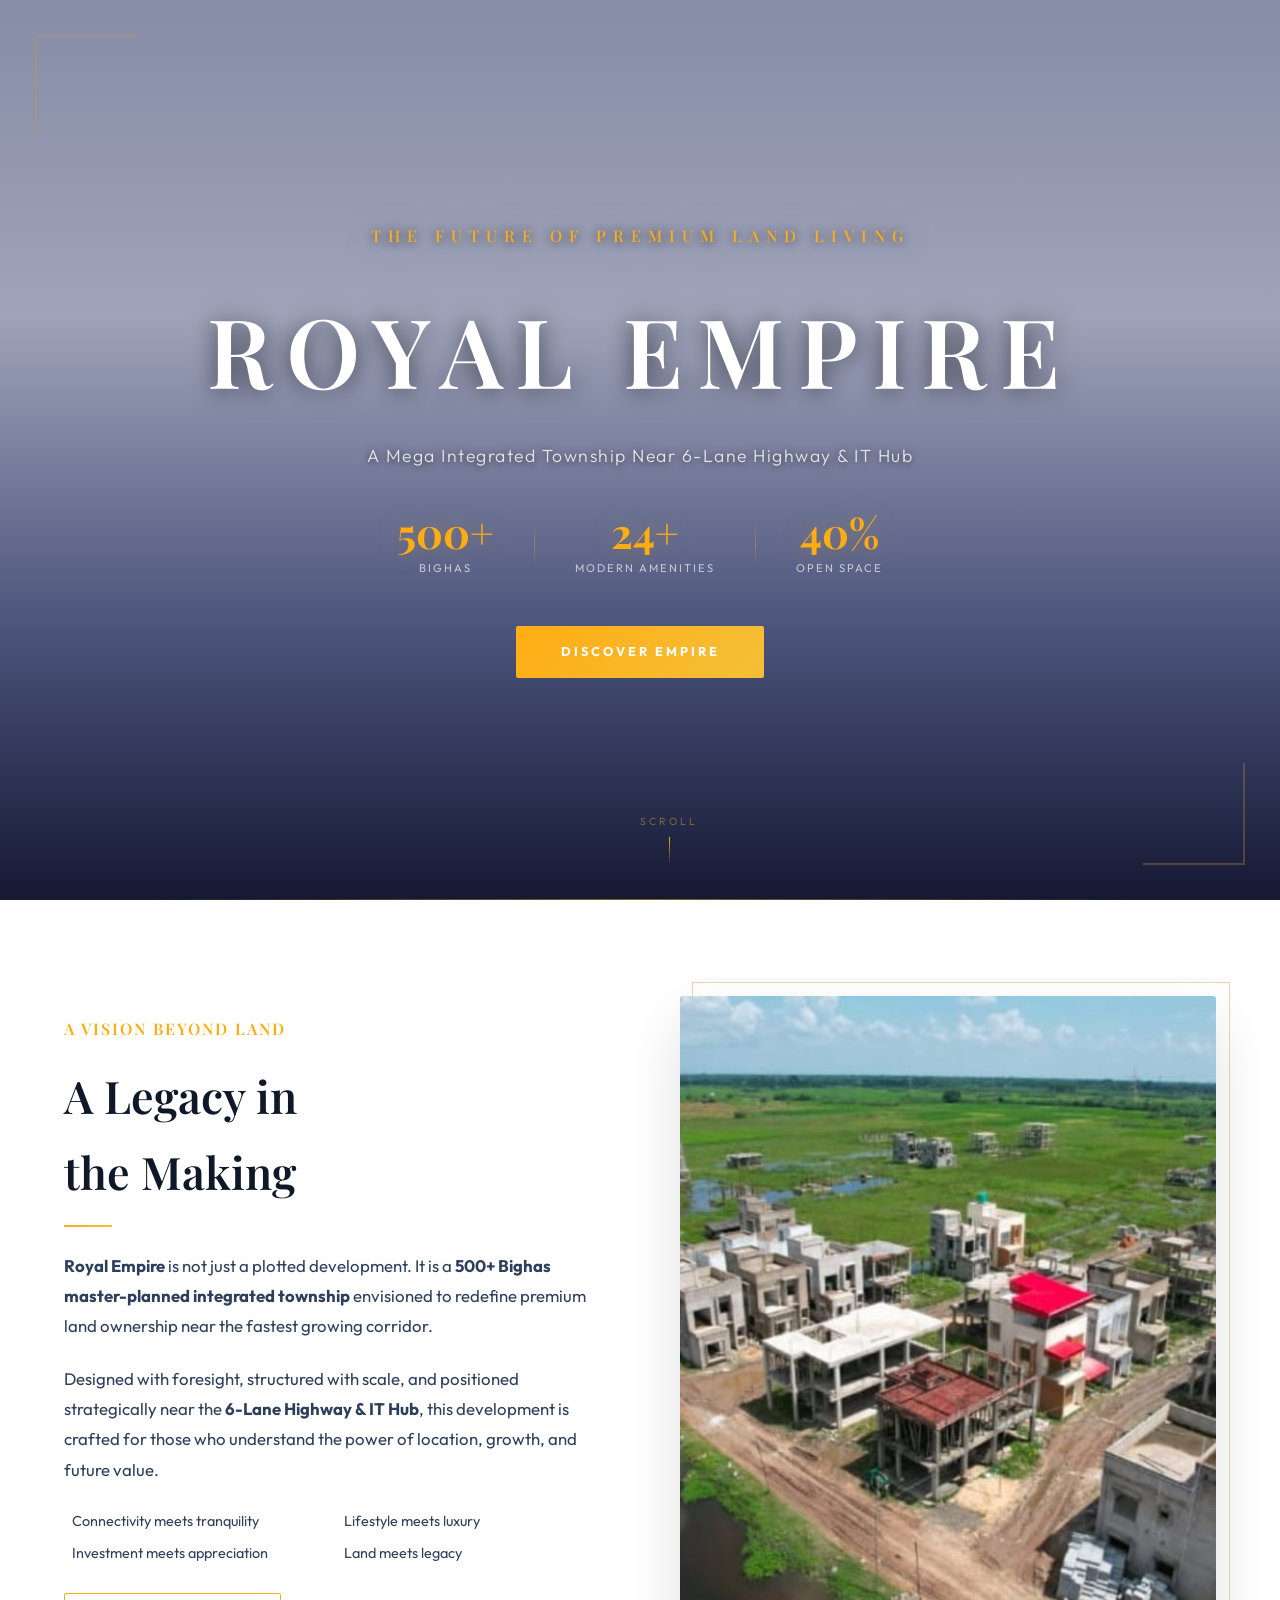
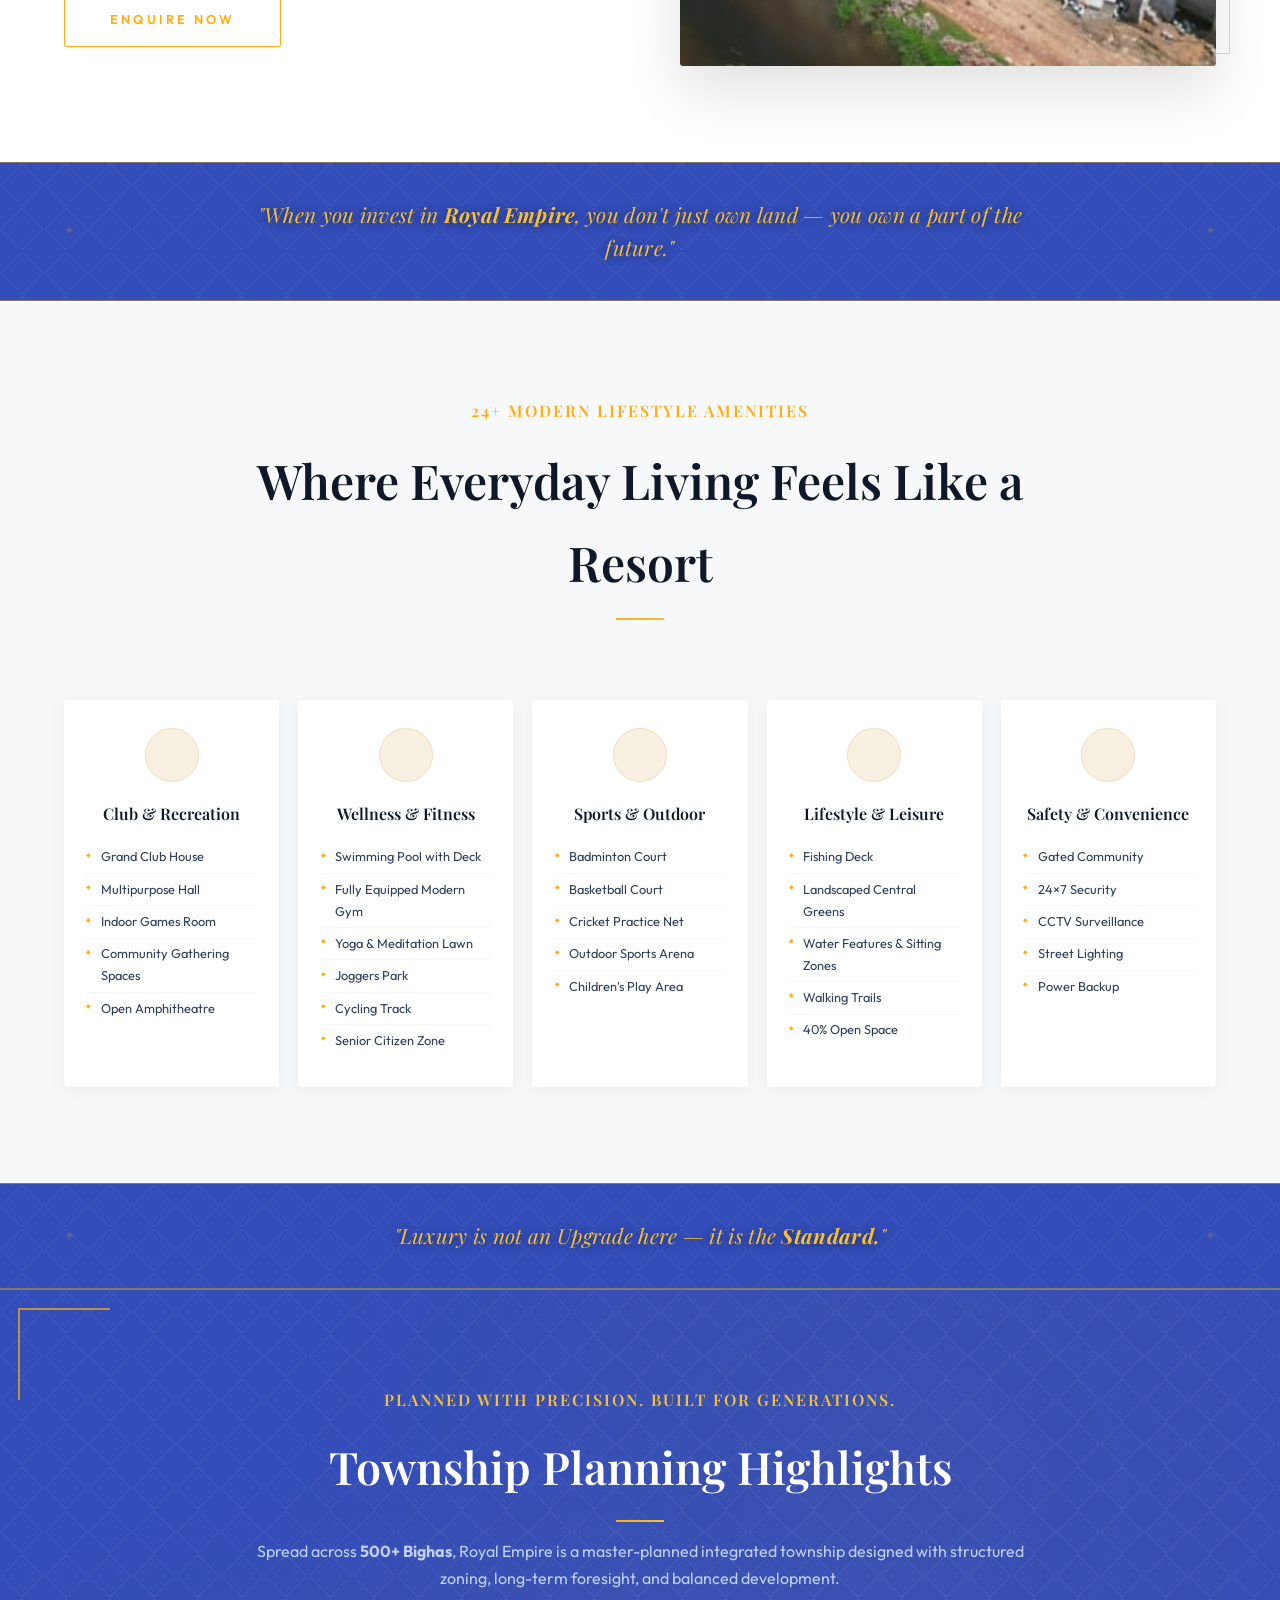
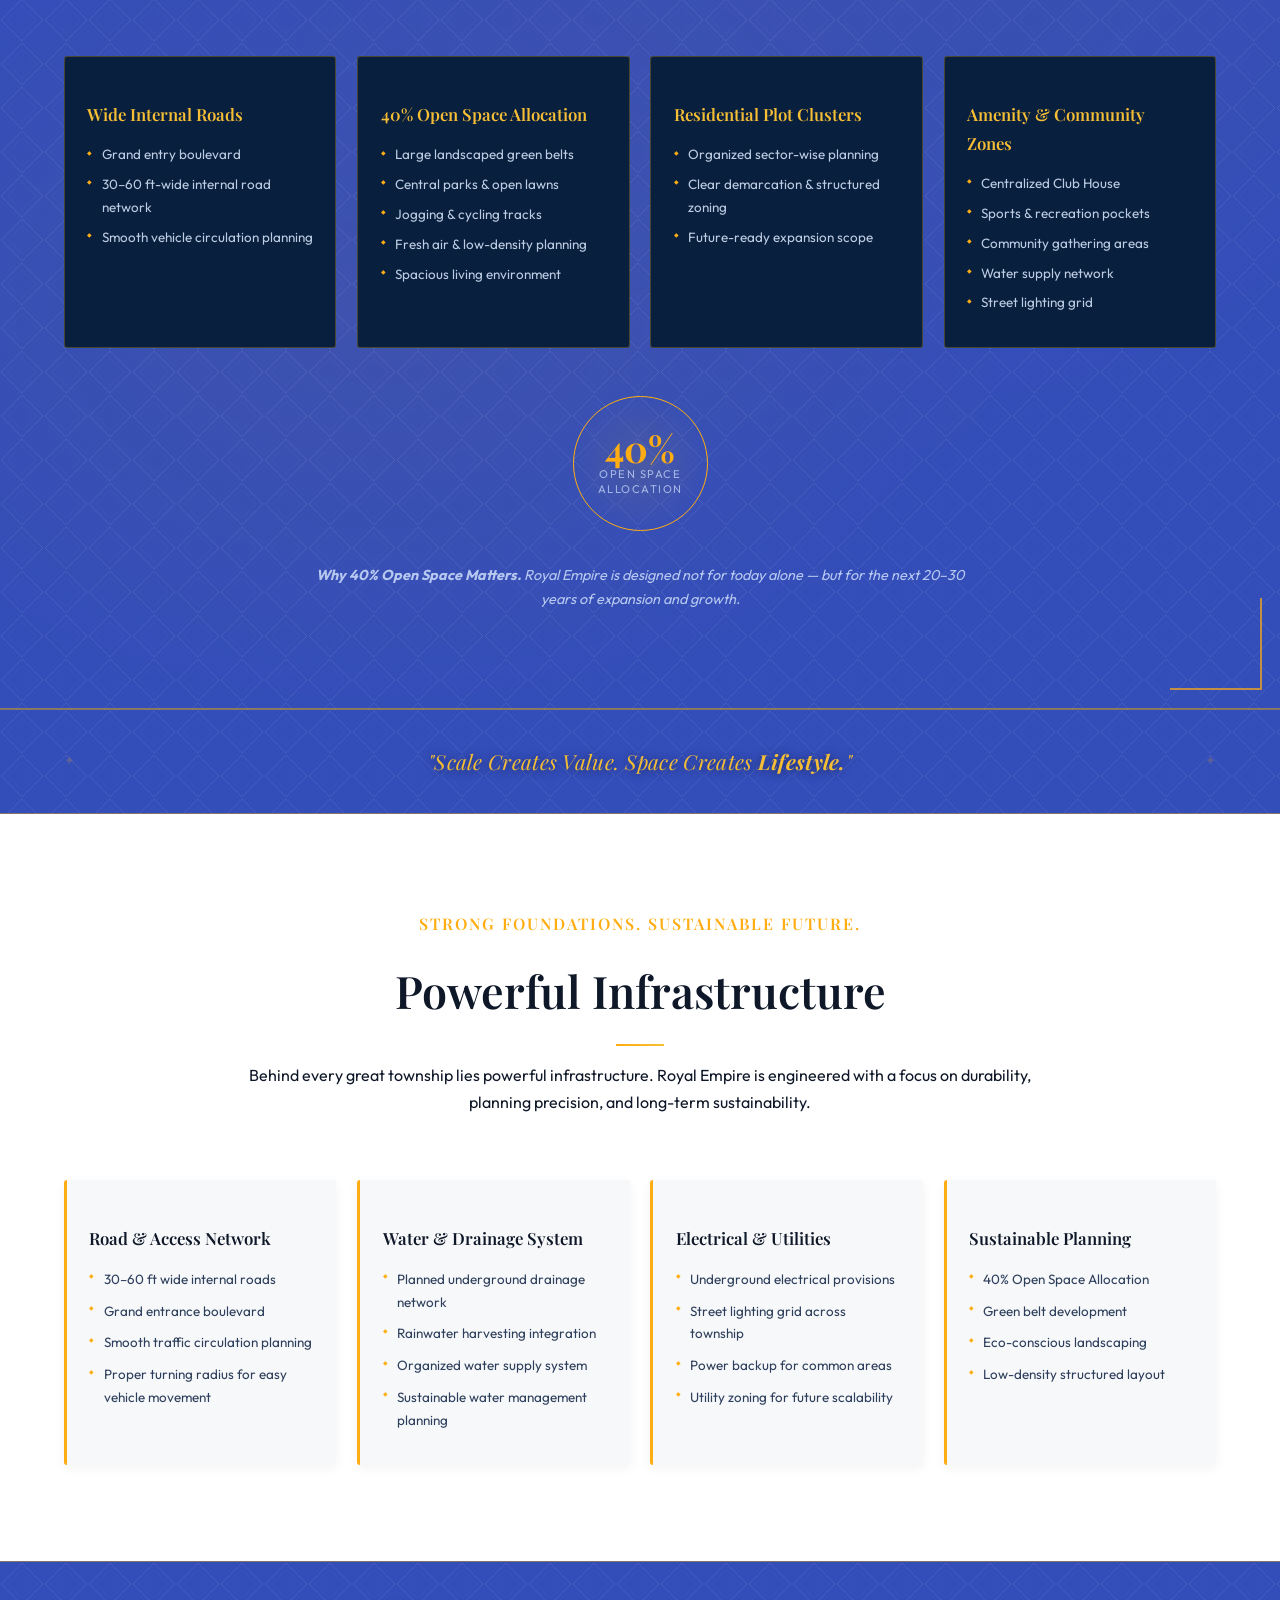
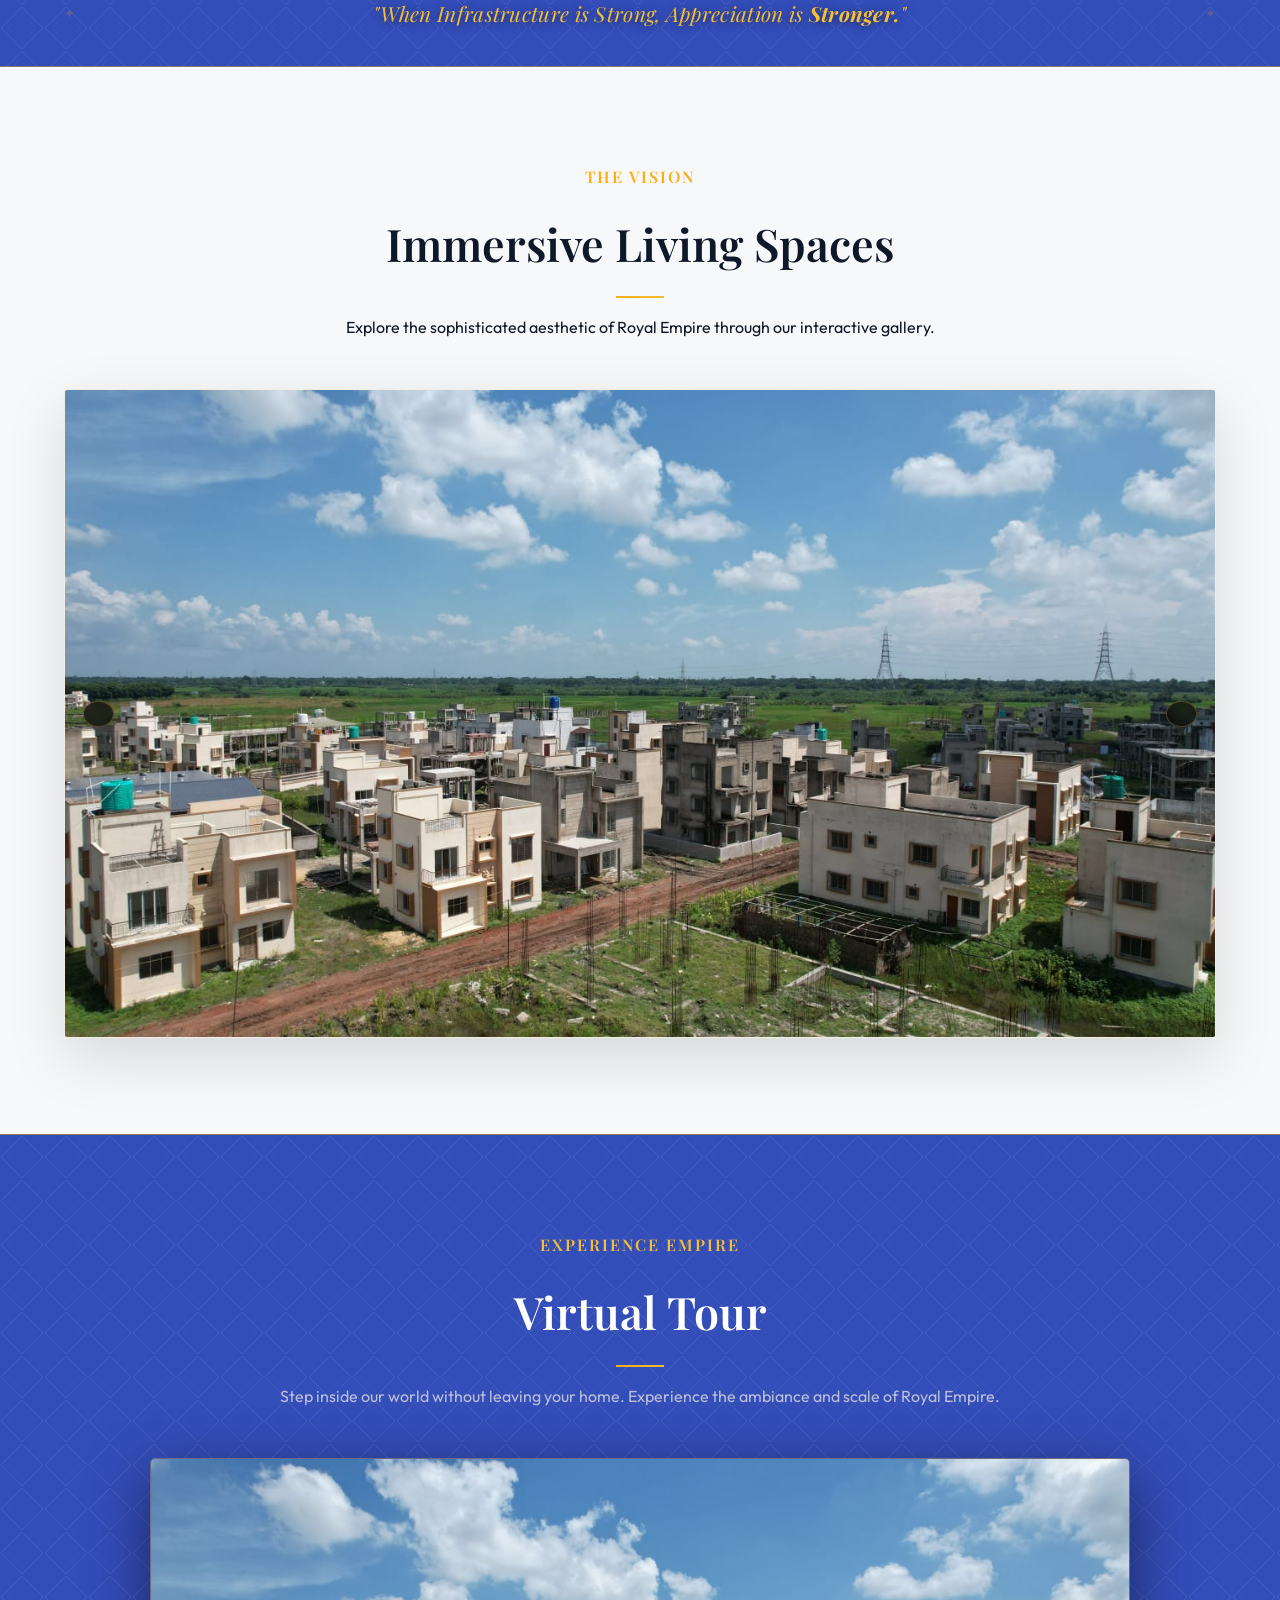
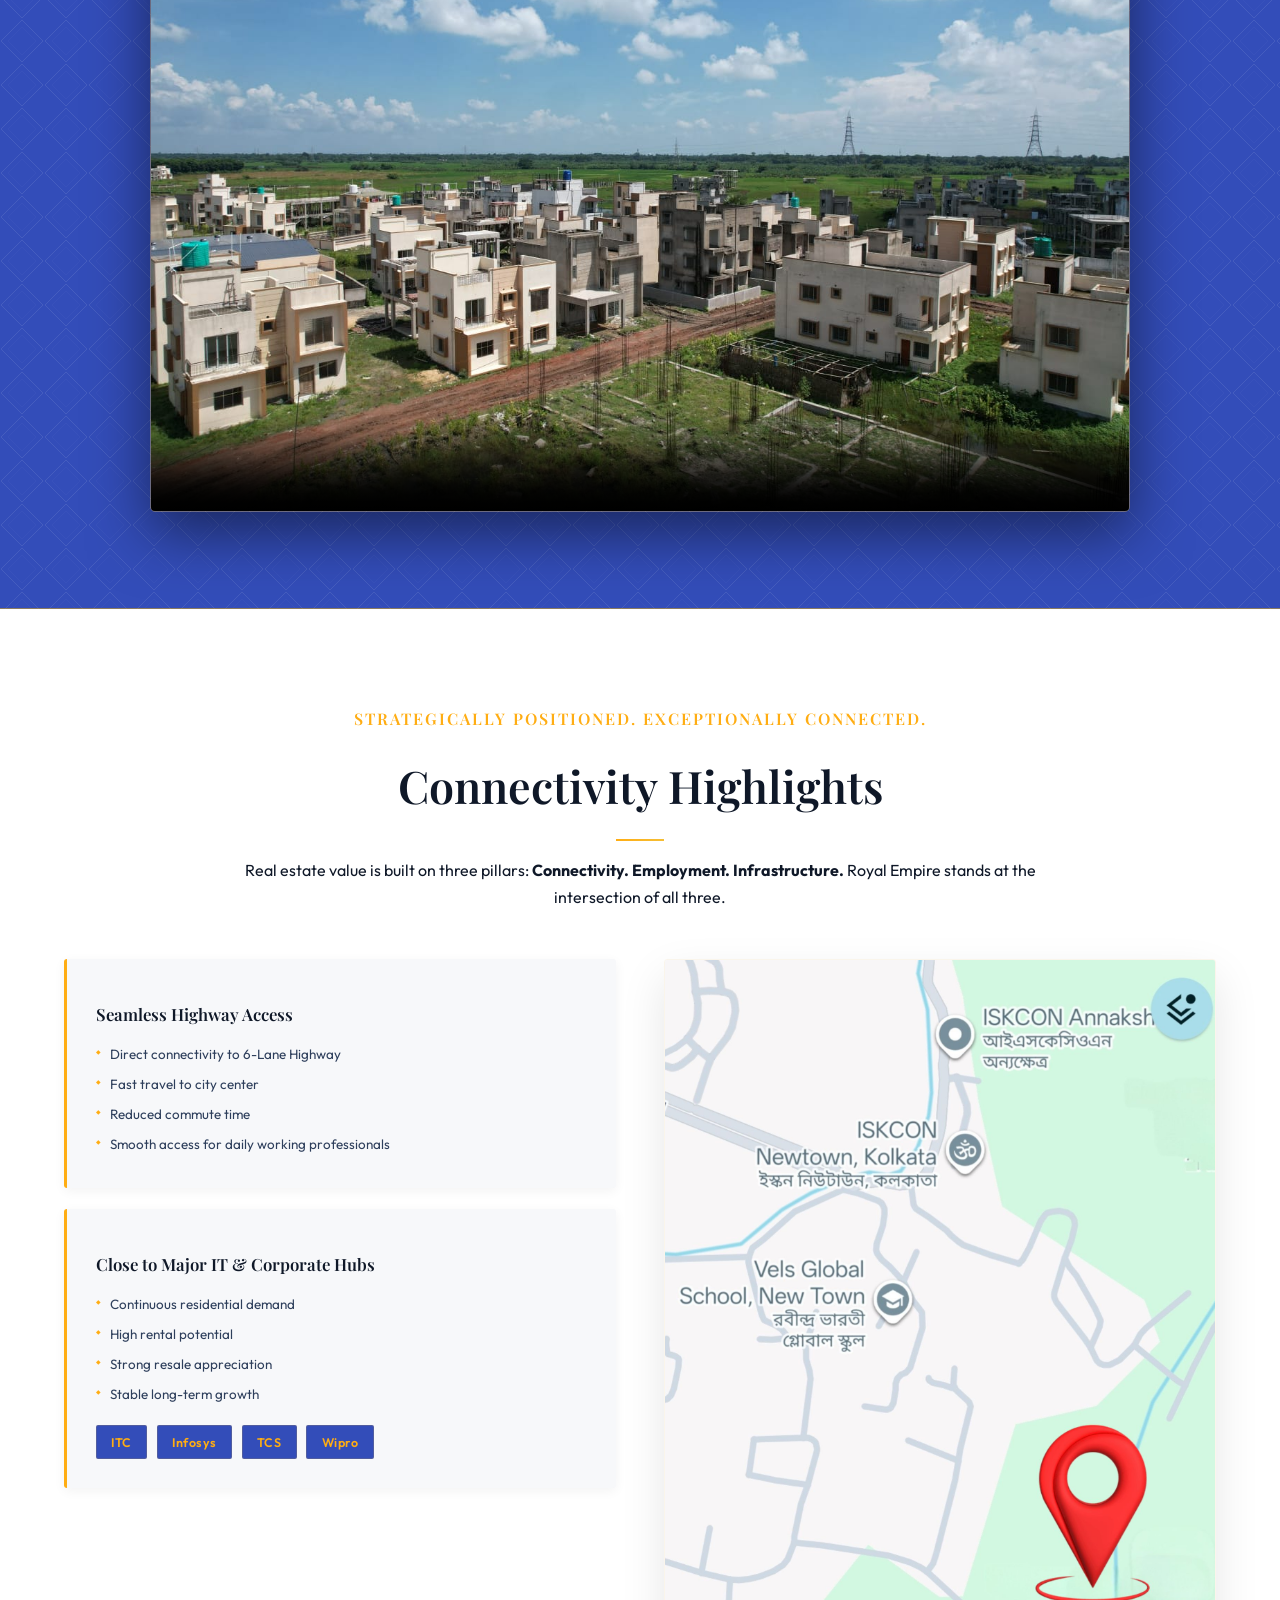
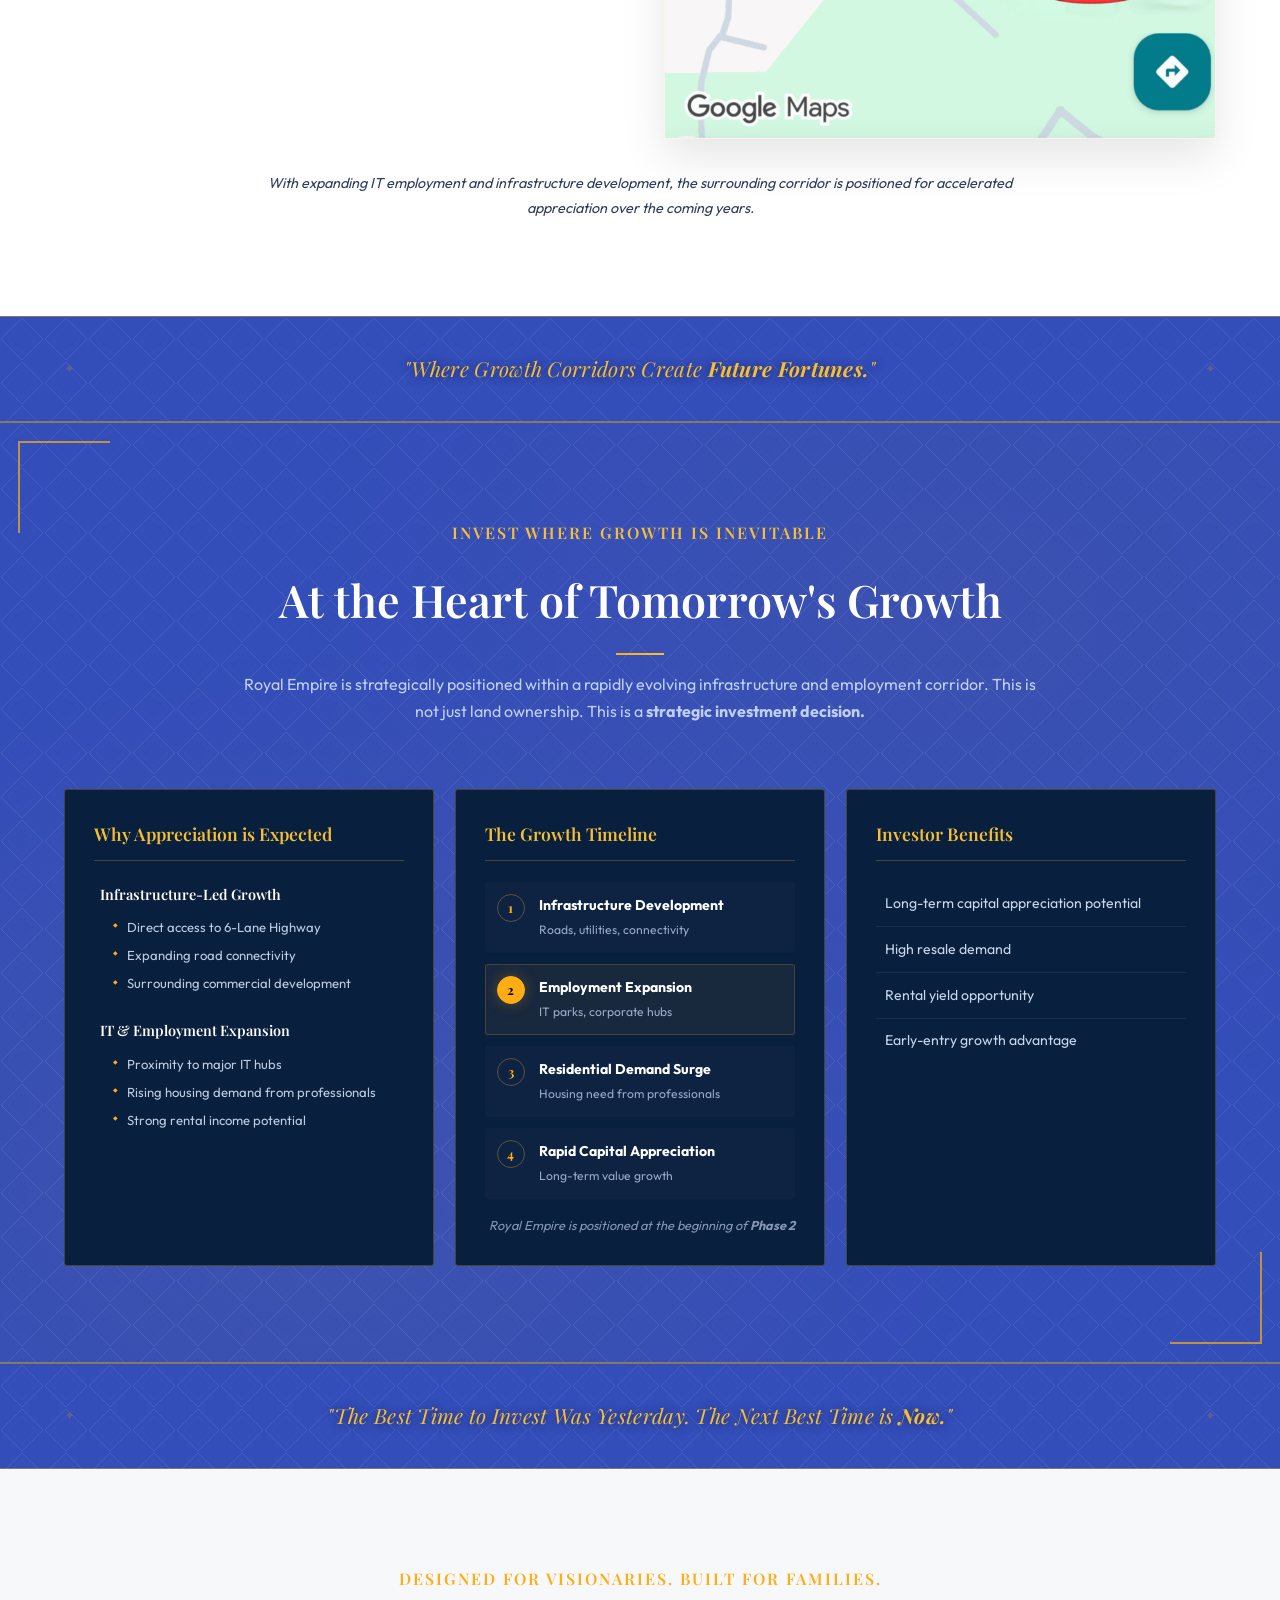
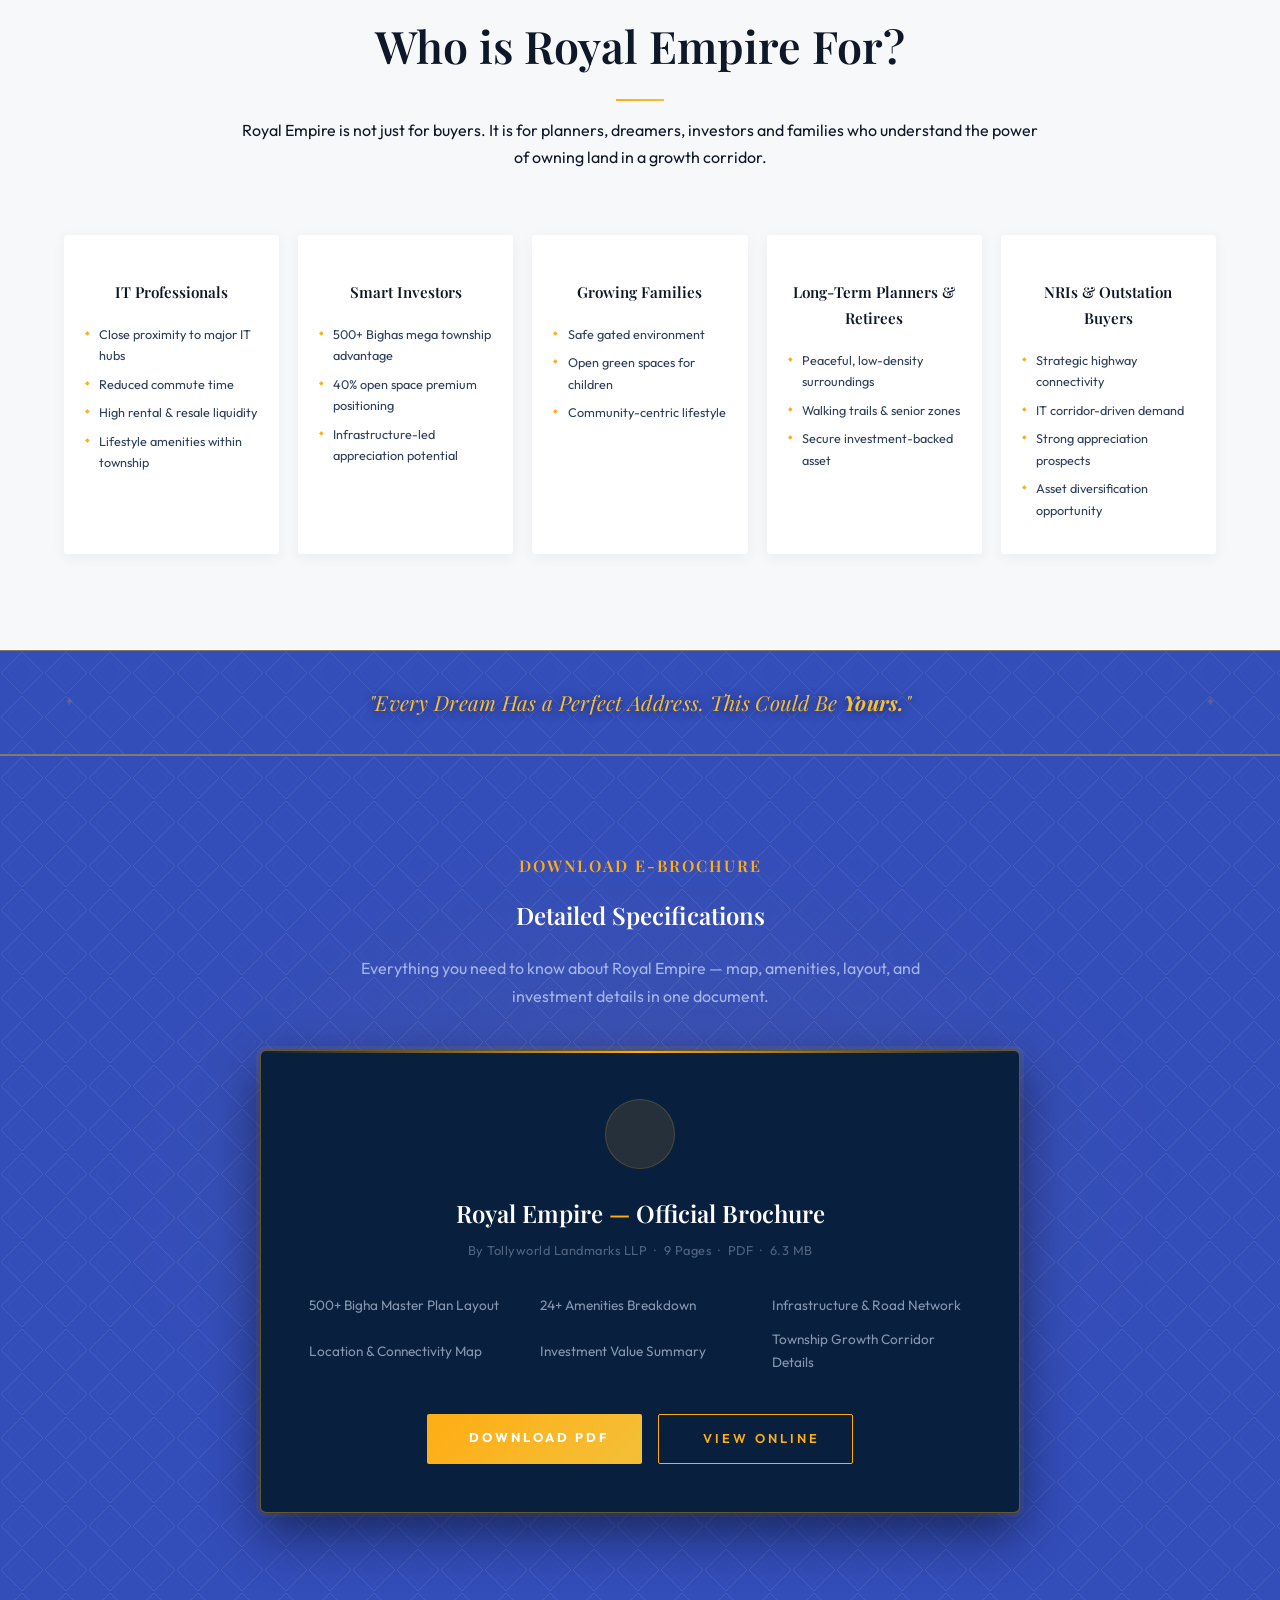
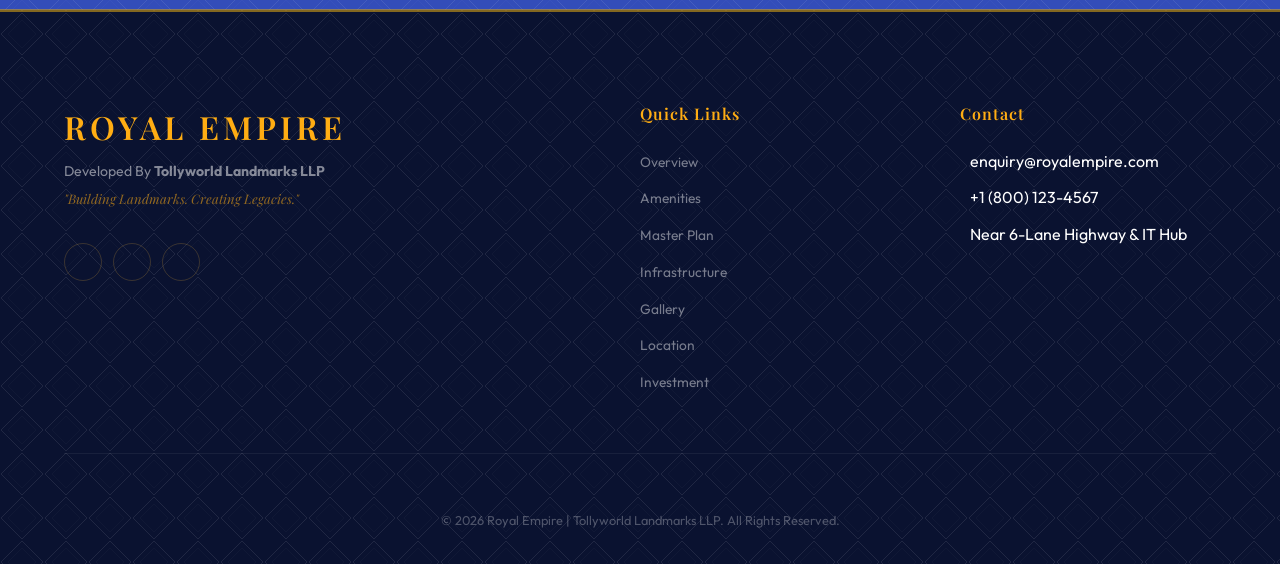
==== commit 6e97c208: "Fix: Virtual Tour heading color (--ivory undefined → #ffffff)" ====
--- a/index.html
+++ b/index.html
@@ -147,6 +147,7 @@
                 </ul>
             </div>
             <!-- Lifestyle & Leisure -->
+            
             <div class="amenity-category fade-up" style="transition-delay: 0.4s;">
                 <div class="amenity-icon-wrap"><i class="uil uil-trees"></i></div>
                 <h3>Lifestyle & Leisure</h3>
@@ -325,7 +326,7 @@
     <section class="virtual-tour section-padding" id="virtual-tour" style="background-color: var(--charcoal);">
         <div class="section-header text-center fade-up" style="margin-bottom: 3rem;">
             <h4 class="gold-text" style="letter-spacing: 2px; text-transform: uppercase; margin-bottom: 1rem;">Experience Empire</h4>
-            <h2 style="color: var(--ivory);">Virtual Tour</h2>
+            <h2 style="color: #ffffff;">Virtual Tour</h2>
             <p style="color: rgba(245,240,232,0.7);">Step inside our world without leaving your home. Experience the ambiance and scale of Royal Empire.</p>
         </div>
         
--- a/styles.css
+++ b/styles.css
@@ -1,47 +1,22 @@
 :root {
-  /* ═══ ROYAL EMPIRE — Brochure-Exact Royal Blue & Gold ═══
-     Colors taken directly from the physical brochure.
-     Royal blue background + bright warm gold + diamond texture. */
-
-  /* ── Brochure Royal Blue Blues ── */
   --black: #0a1230;
-  /* Footer — deep royal blue-black */
-  --charcoal: #4b5eac;
-  /* Dark sections — EXACT brochure royal blue */
+  --charcoal: #334db9;
   --charcoal-2: #091f3e;
-  /* Cards inside dark — slightly brighter blue */
   --white: #ffffff;
   --off-white: #f7f8fa;
-
-  /* ── Brochure Bright Gold ── */
-  --gold: #c9922a;
-  /* True warm amber-gold — rich, not yellow */
-  --gold-light: #ddb040;
-  /* Brighter gold for highlights */
+  --gold: #ffad13;
+  --gold-light: #f5be35;
   --gold-dark: #a07010;
-  /* Deep gold for shadows/depth */
   --gold-dim: rgba(201, 146, 42, 0.15);
   --gold-glow: rgba(201, 146, 42, 0.35);
   --hero-navy: #0f1a50;
-  /* Hero overlay */
-
-  /* ── Text ── */
   --text-dark: #0f1828;
-  /* Body text on white */
   --text-mid: #2e3f5c;
-  /* Secondary text on white */
   --text-light: #ffffff;
-  /* Primary text on dark blue sections */
   --text-muted: rgba(210, 225, 255, 0.70);
-  /* Secondary text on dark blue */
-
-  /* ── Brochure Diamond Lattice Texture ── */
-  /* Dense argyle/diamond quilted pattern matching brochure exactly */
   --navy-pattern: url("data:image/svg+xml,%3Csvg xmlns='http://www.w3.org/2000/svg' width='44' height='44'%3E%3Cpath d='M22 1 L43 22 L22 43 L1 22Z' fill='none' stroke='rgba(255,255,255,0.09)' stroke-width='1'/%3E%3Cpath d='M22 8 L36 22 L22 36 L8 22Z' fill='none' stroke='rgba(255,255,255,0.05)' stroke-width='0.5'/%3E%3C/svg%3E");
-
   --font-display: 'Playfair Display', serif;
   --font-body: 'Outfit', sans-serif;
-
   --ease-out: cubic-bezier(0.16, 1, 0.3, 1);
   --t-fast: 0.3s ease;
   --t-slow: 0.65s cubic-bezier(0.16, 1, 0.3, 1);
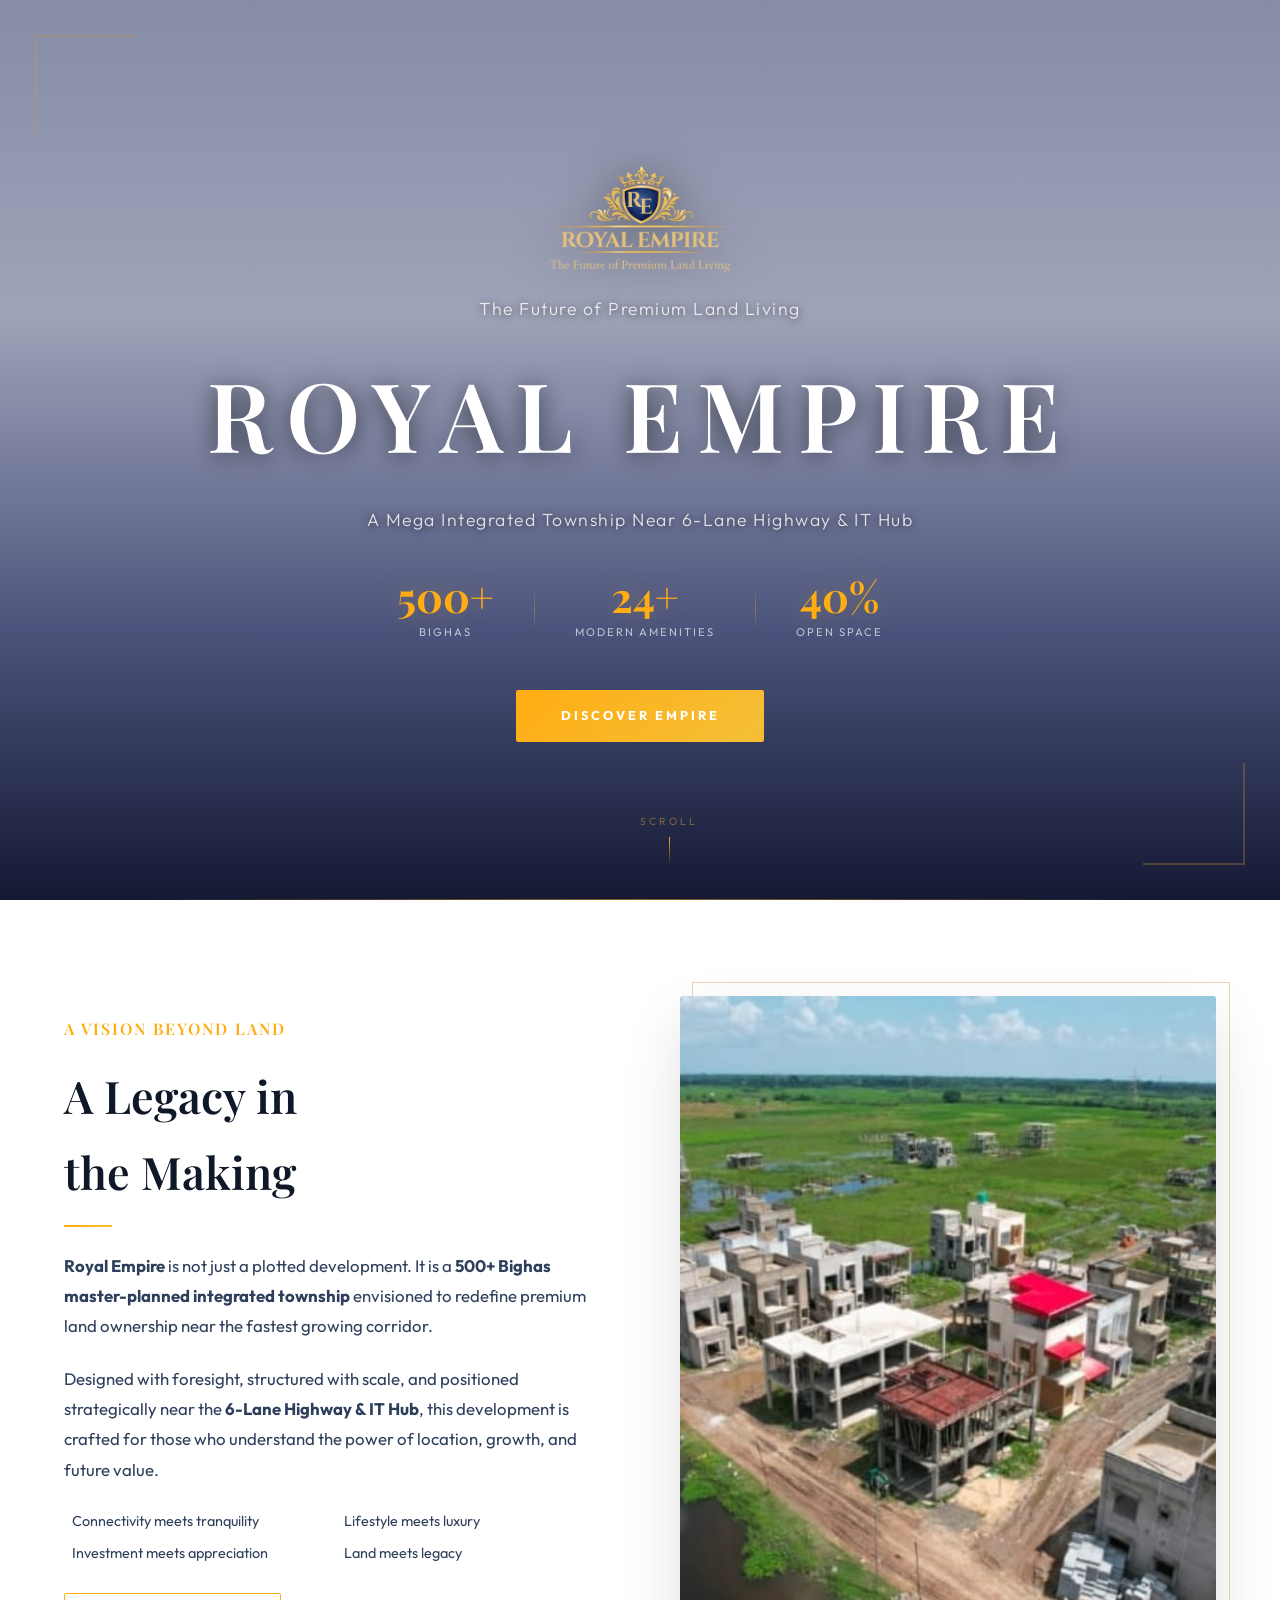
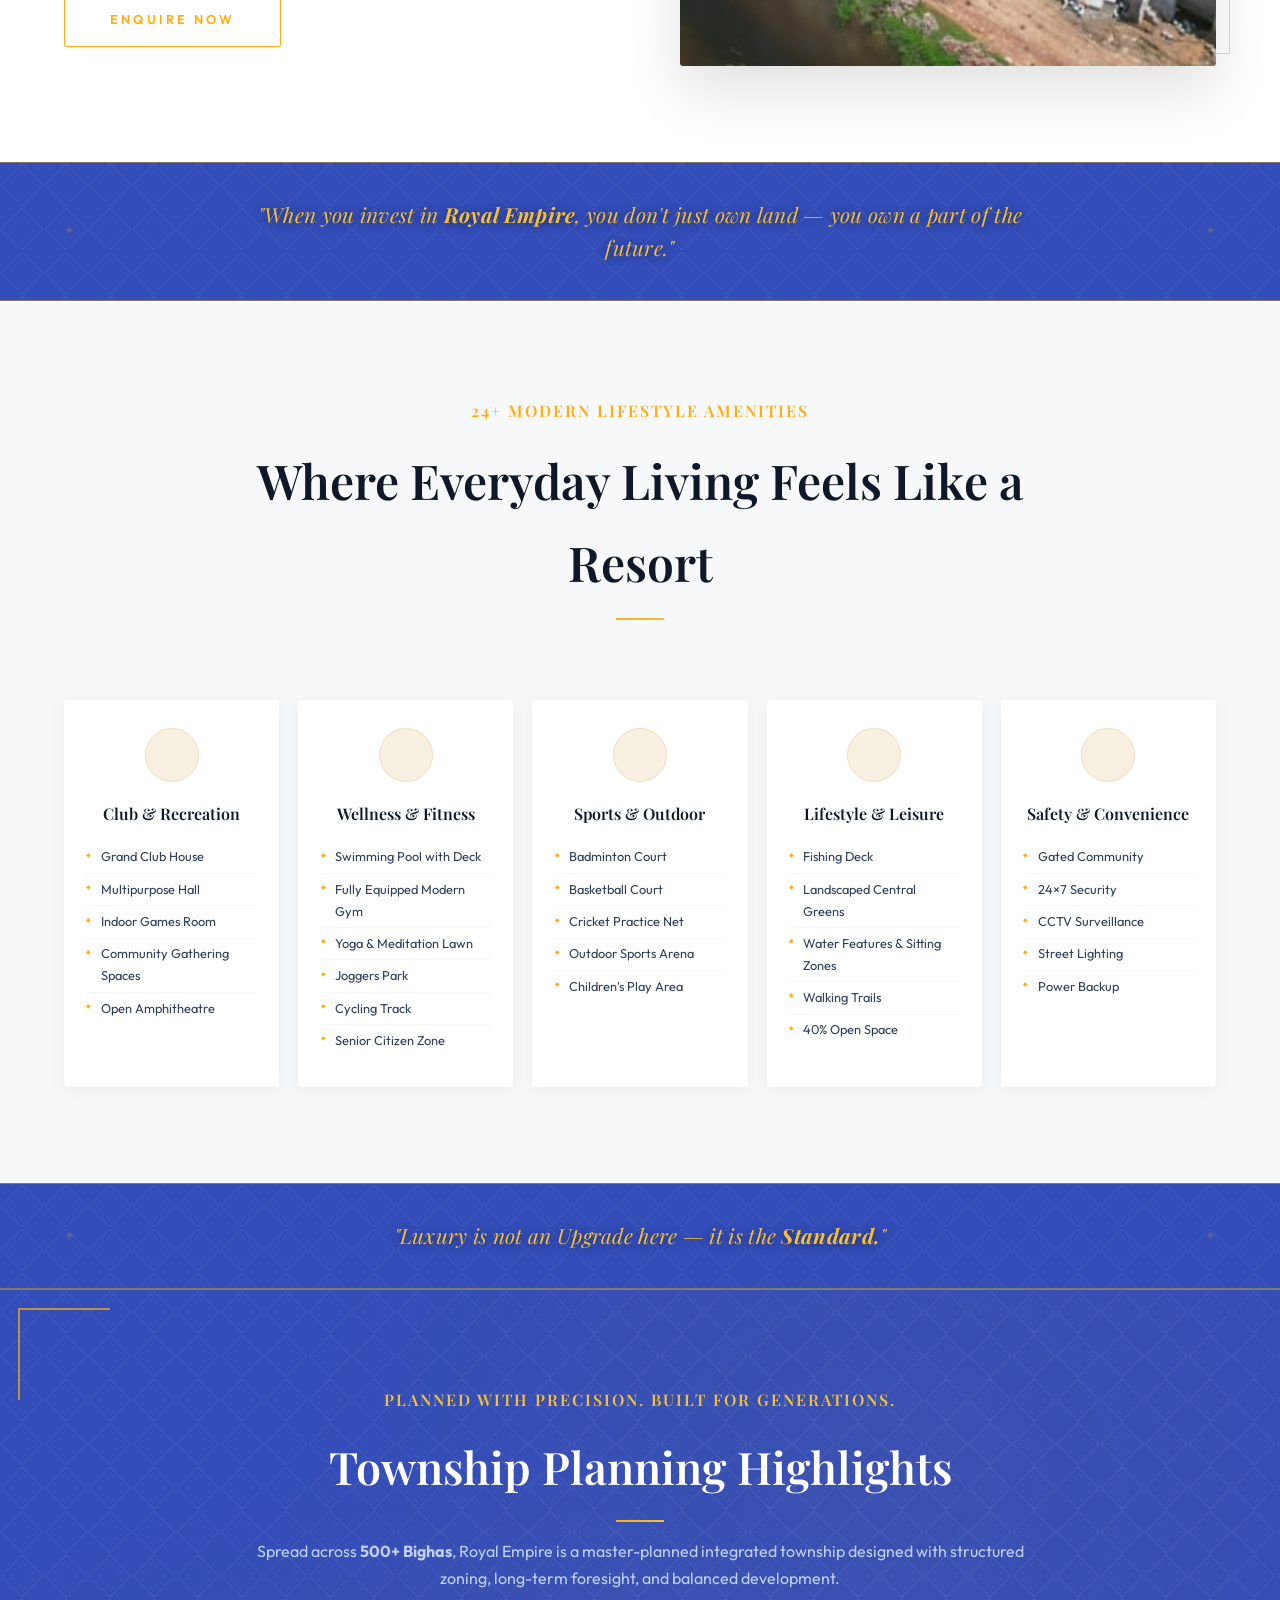
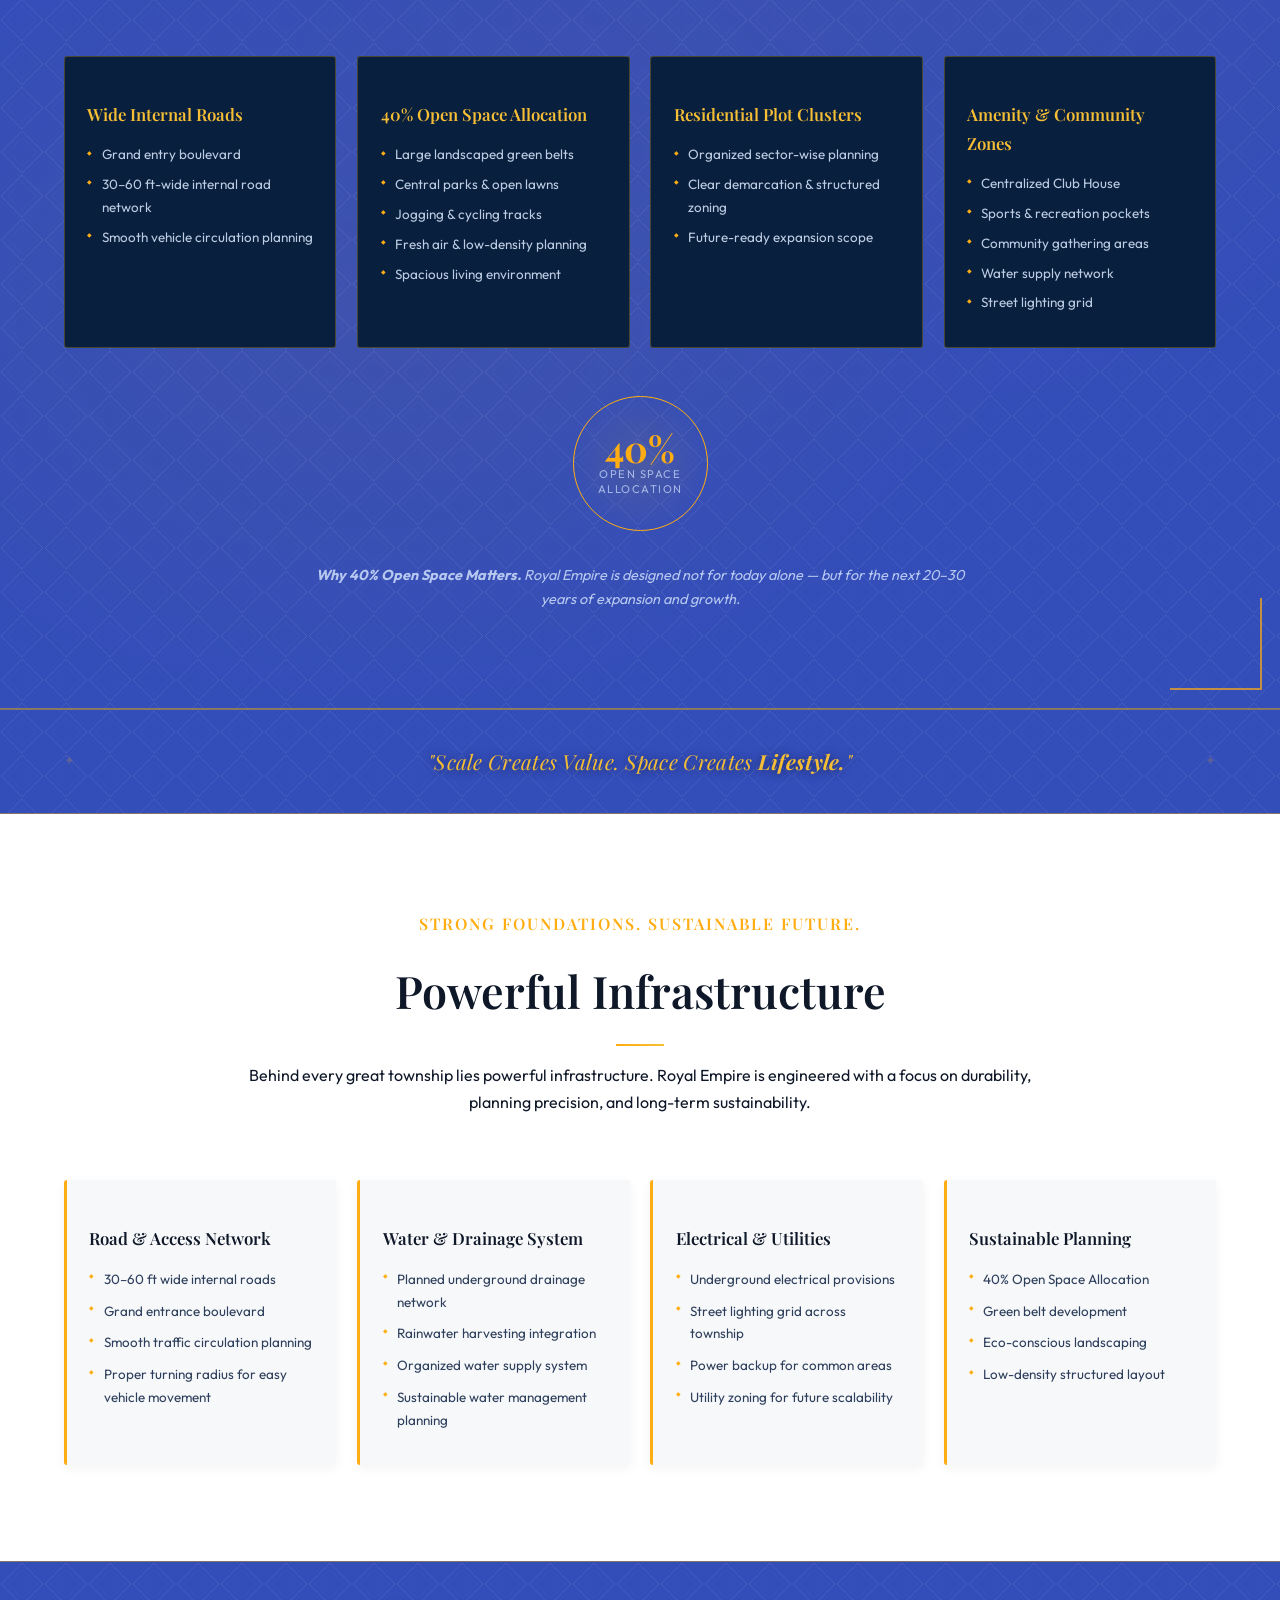
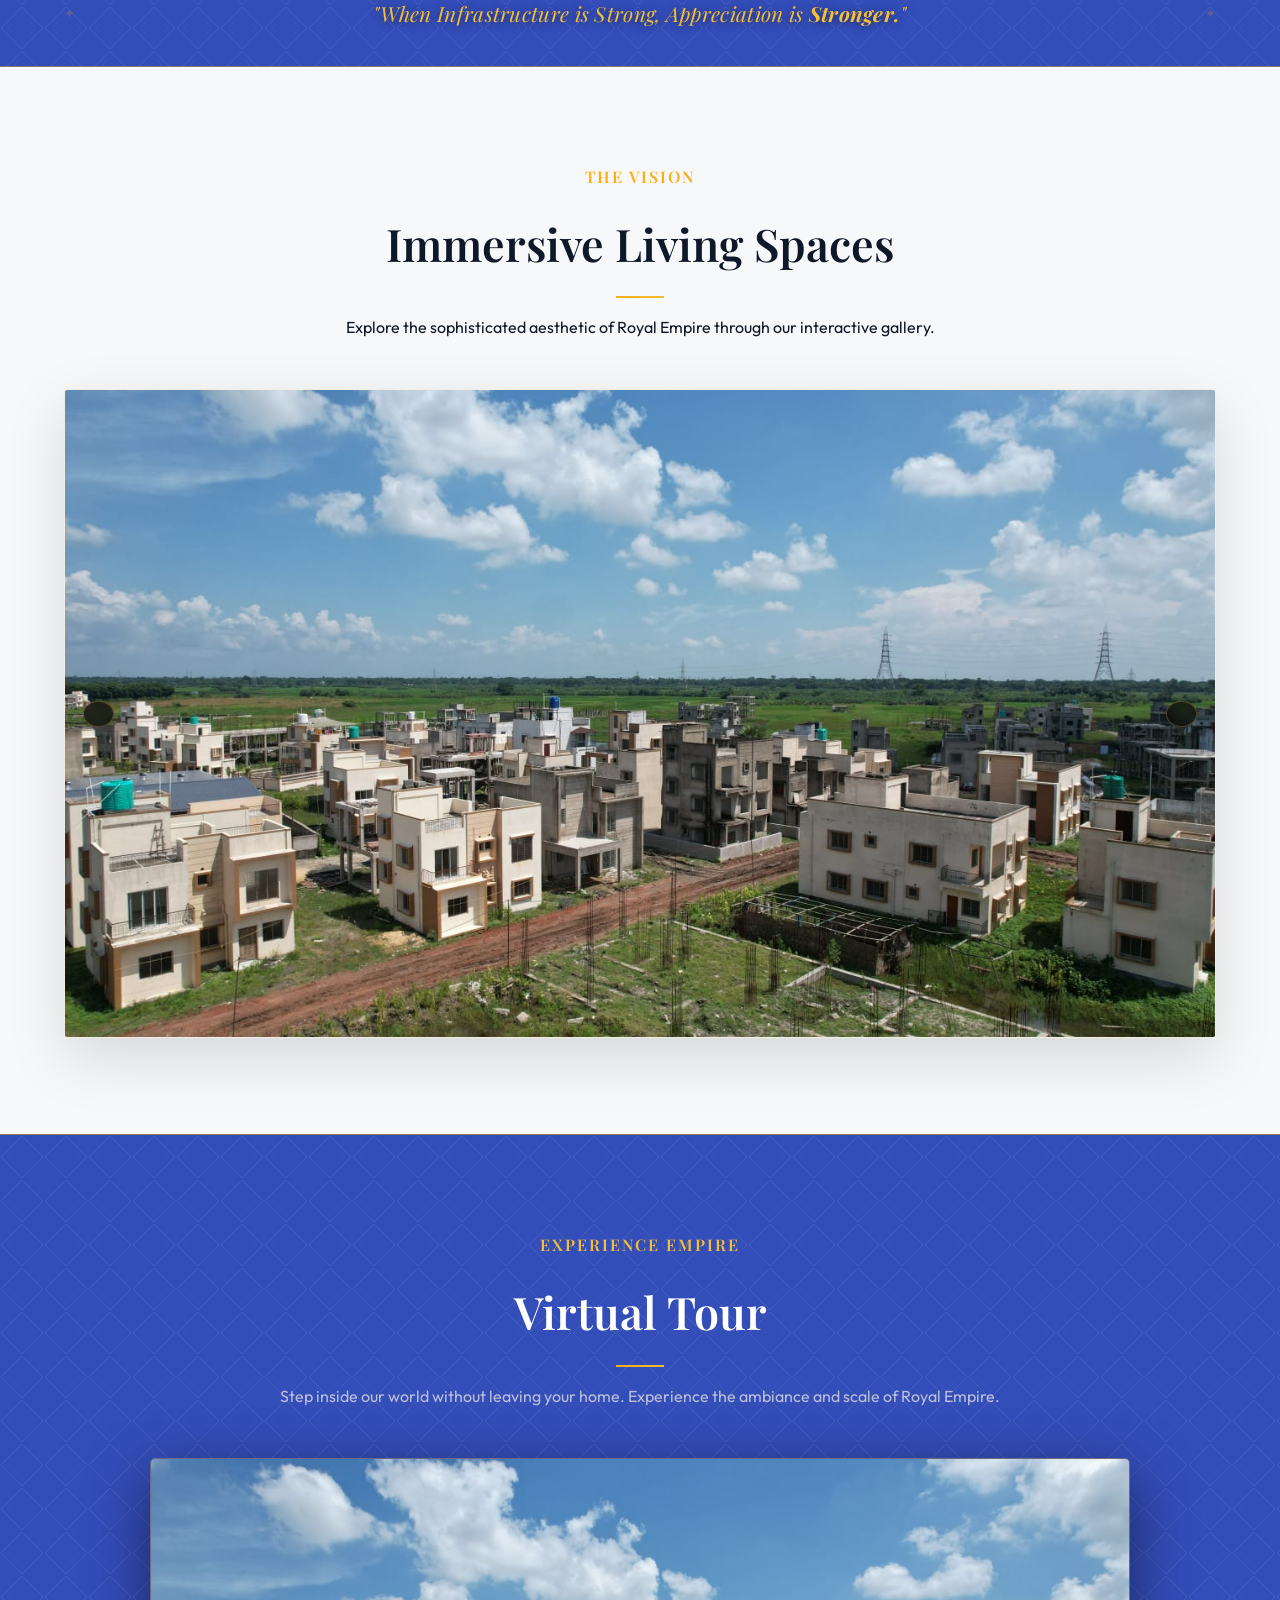
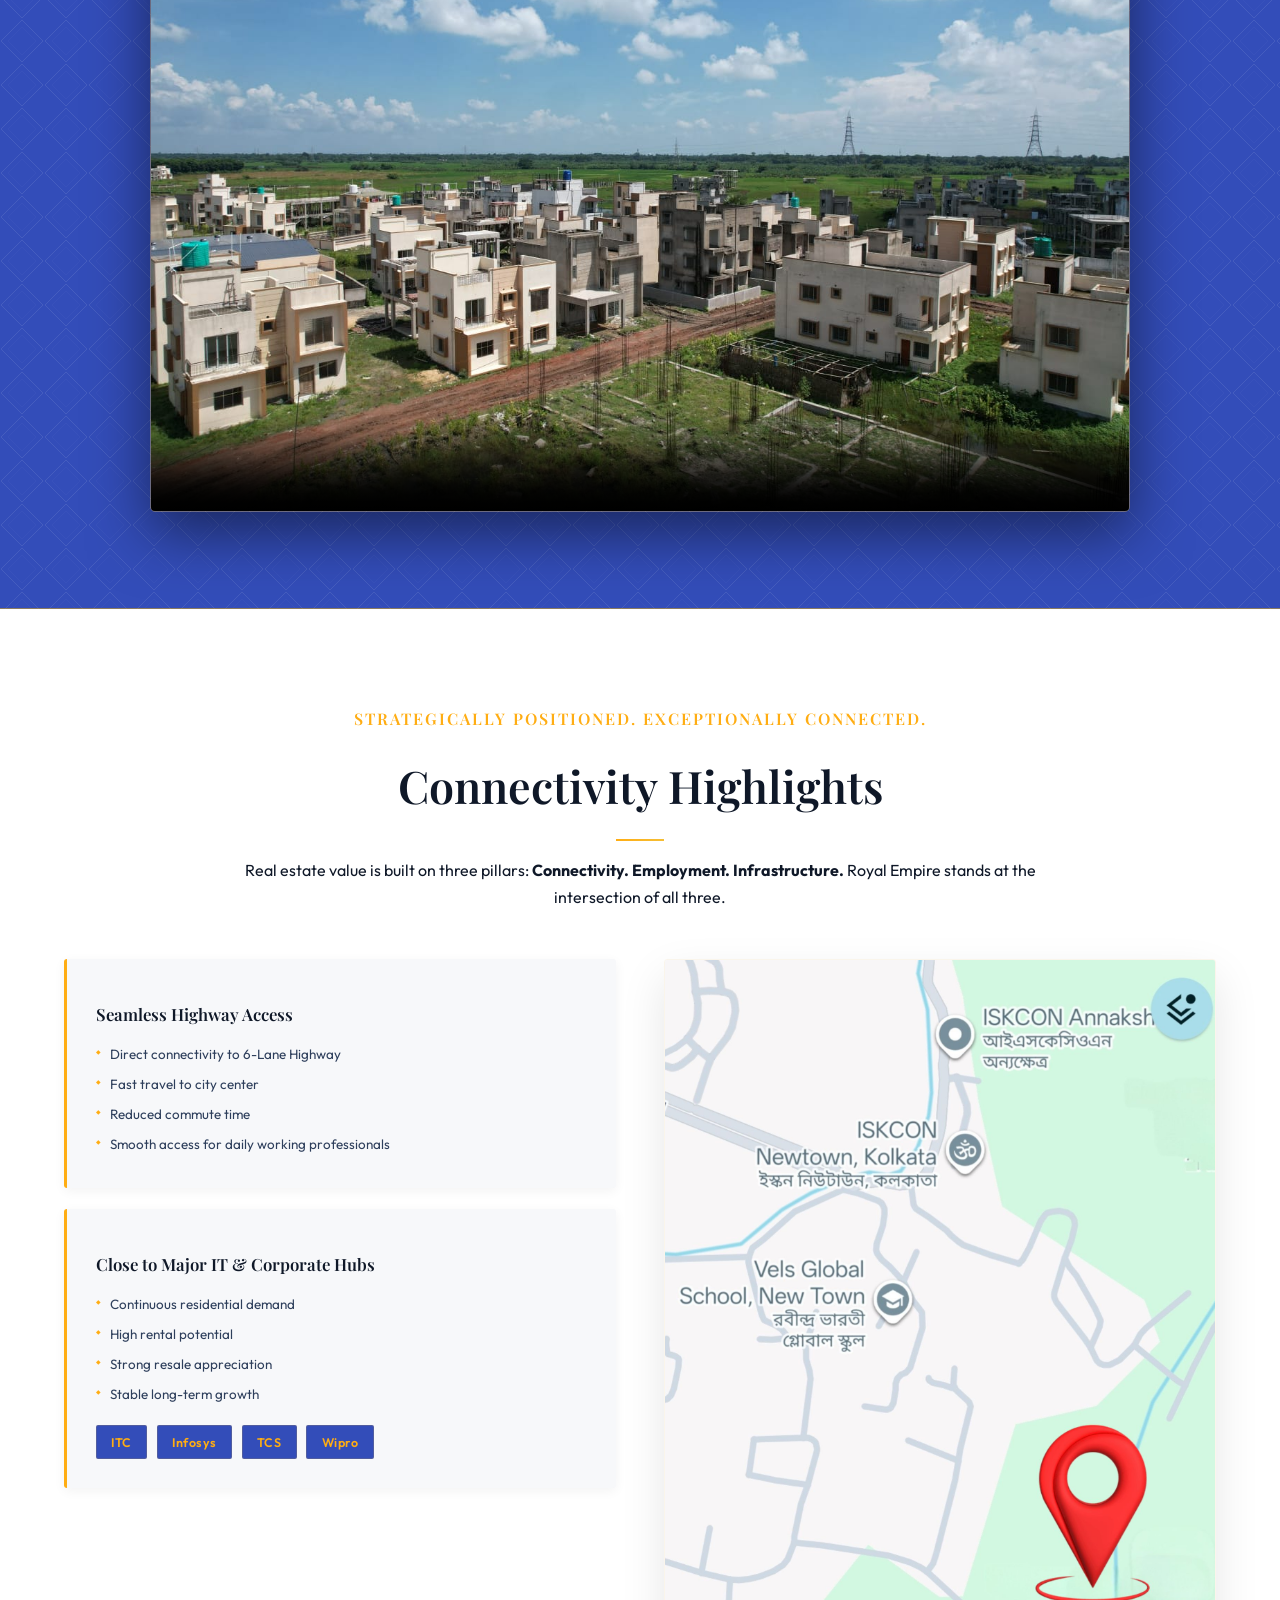
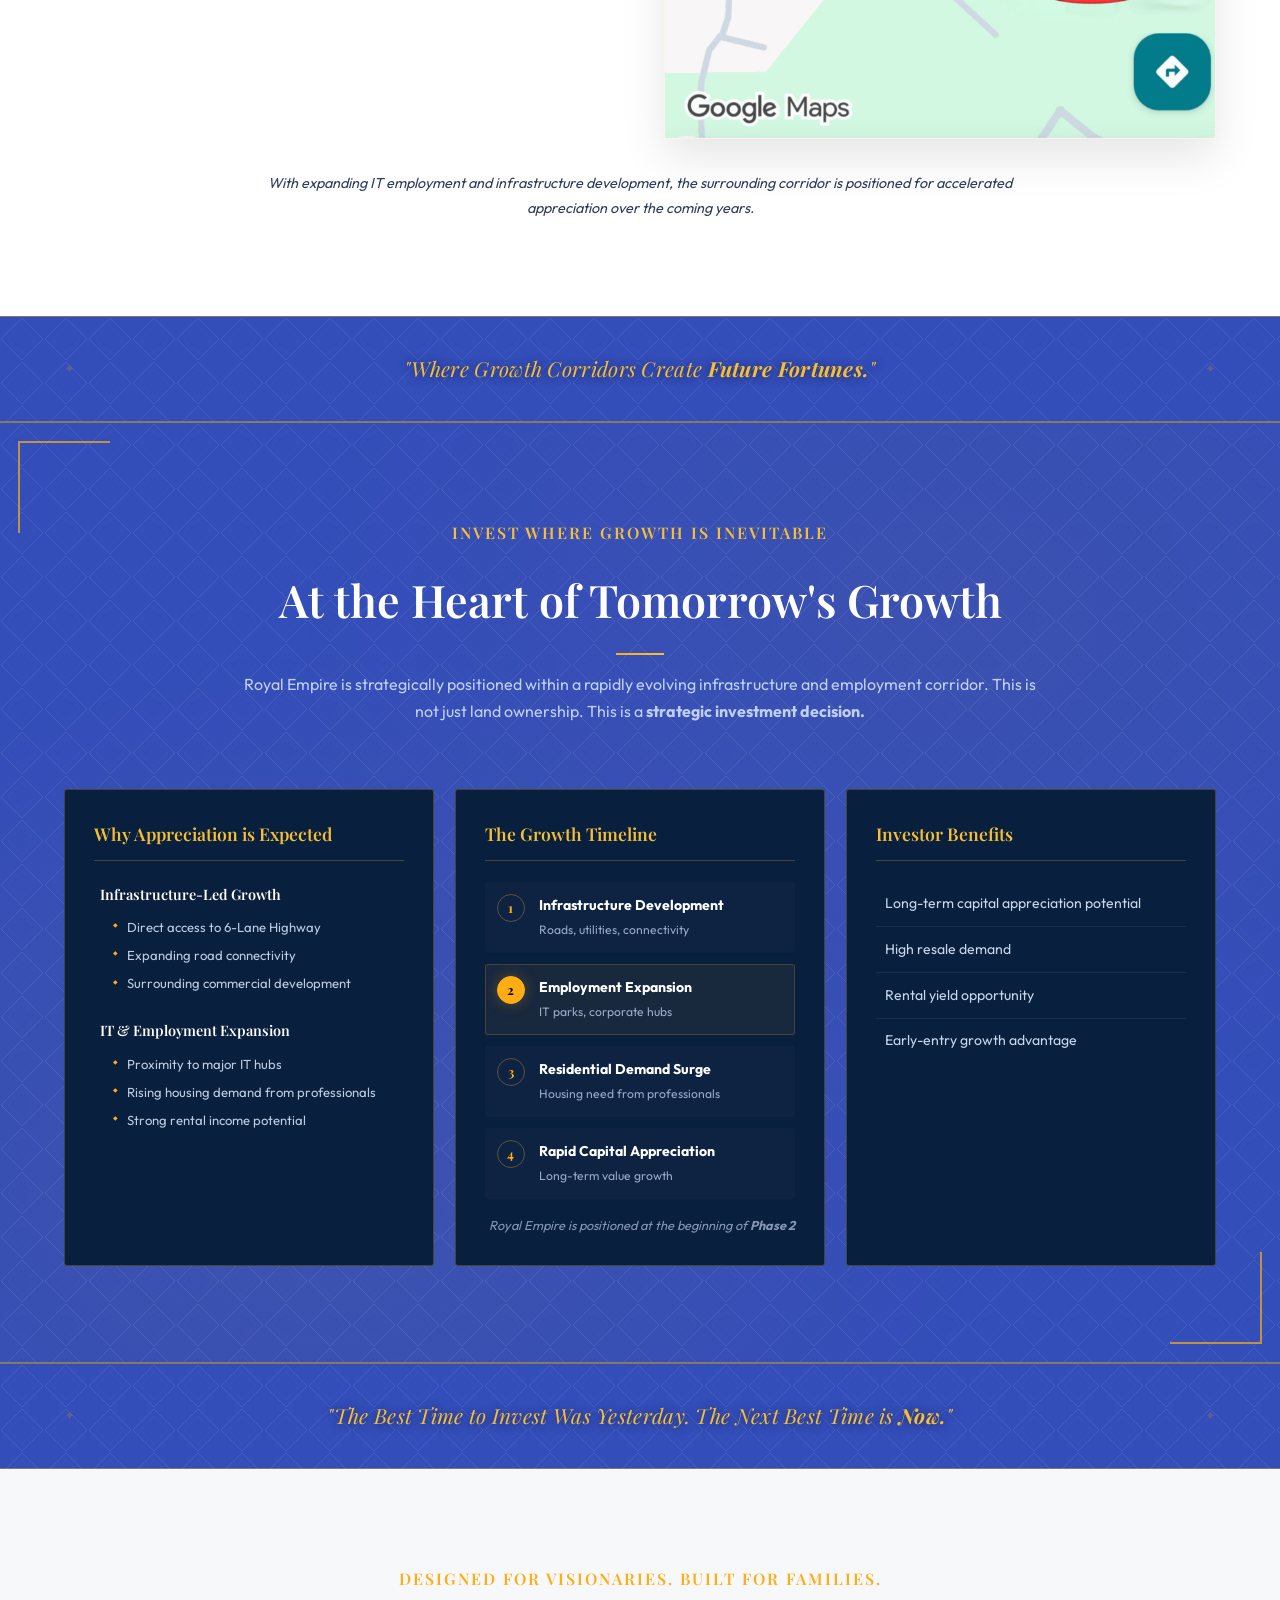
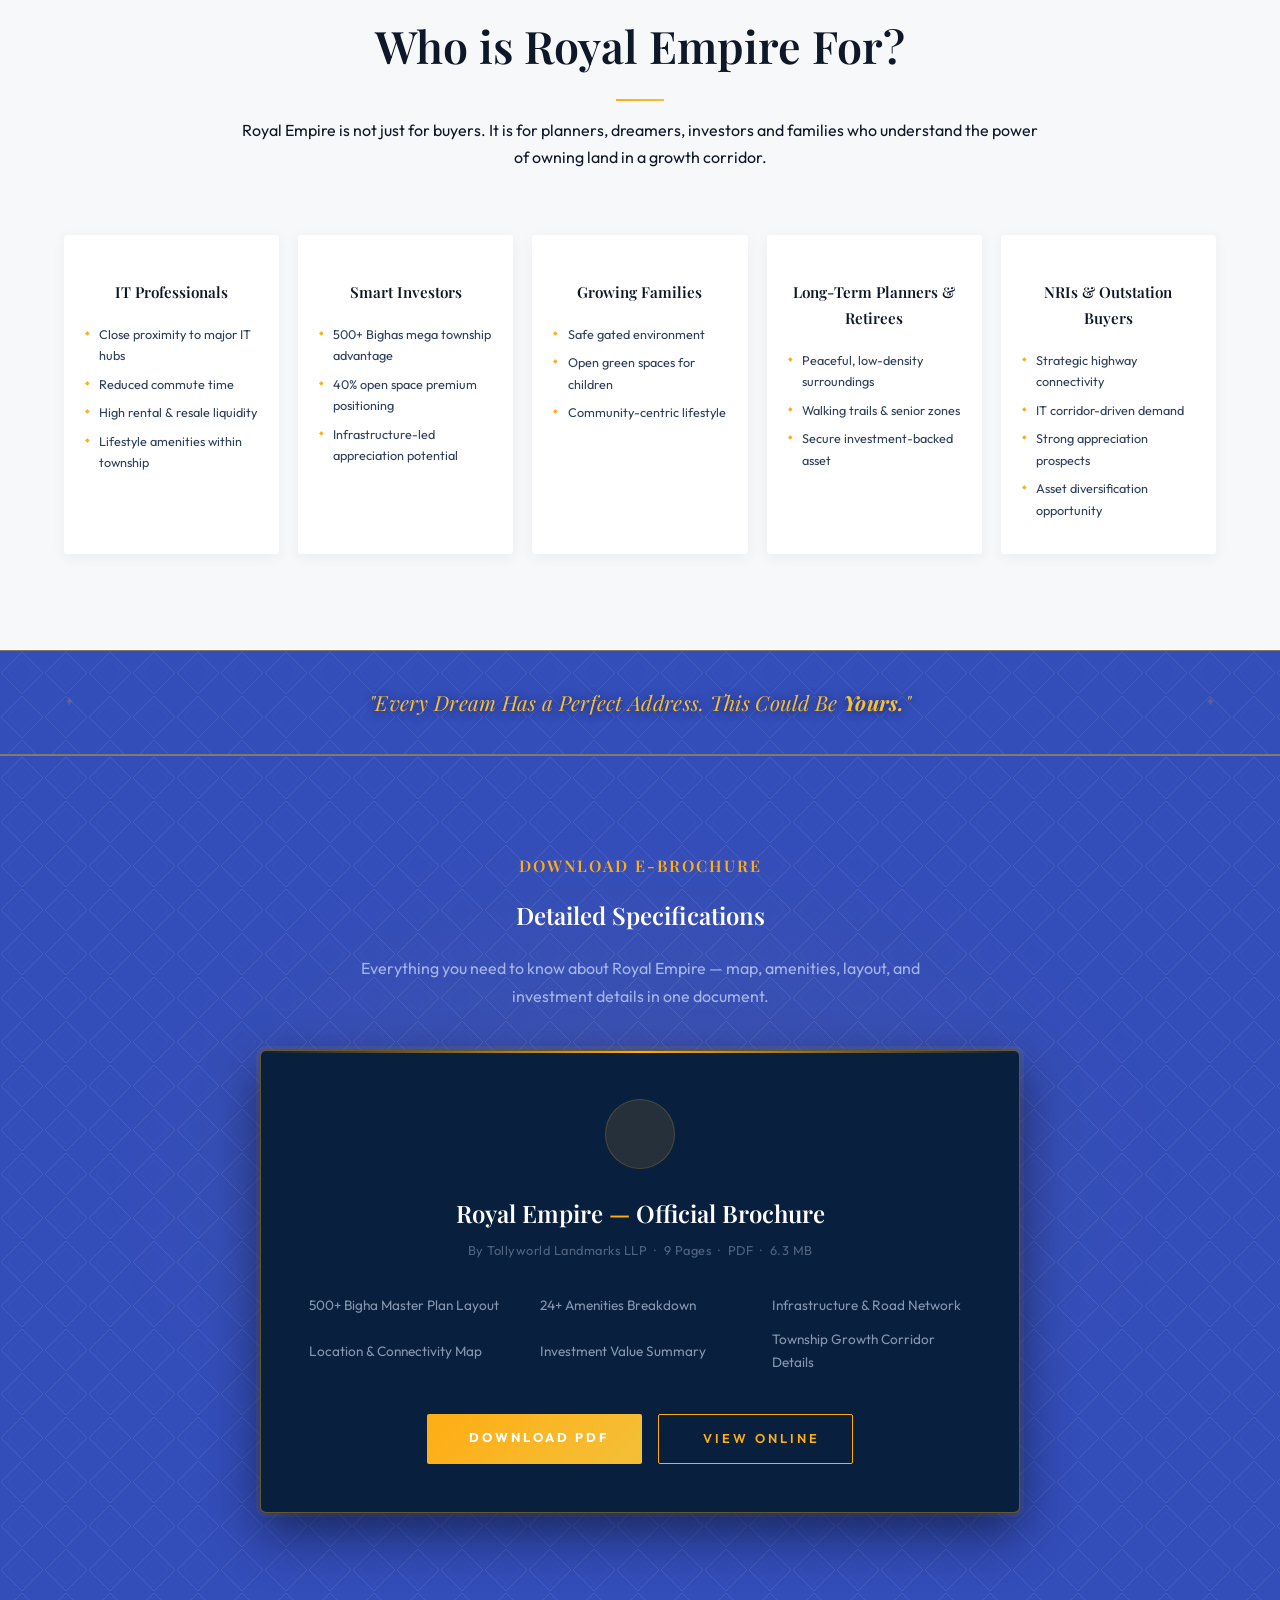
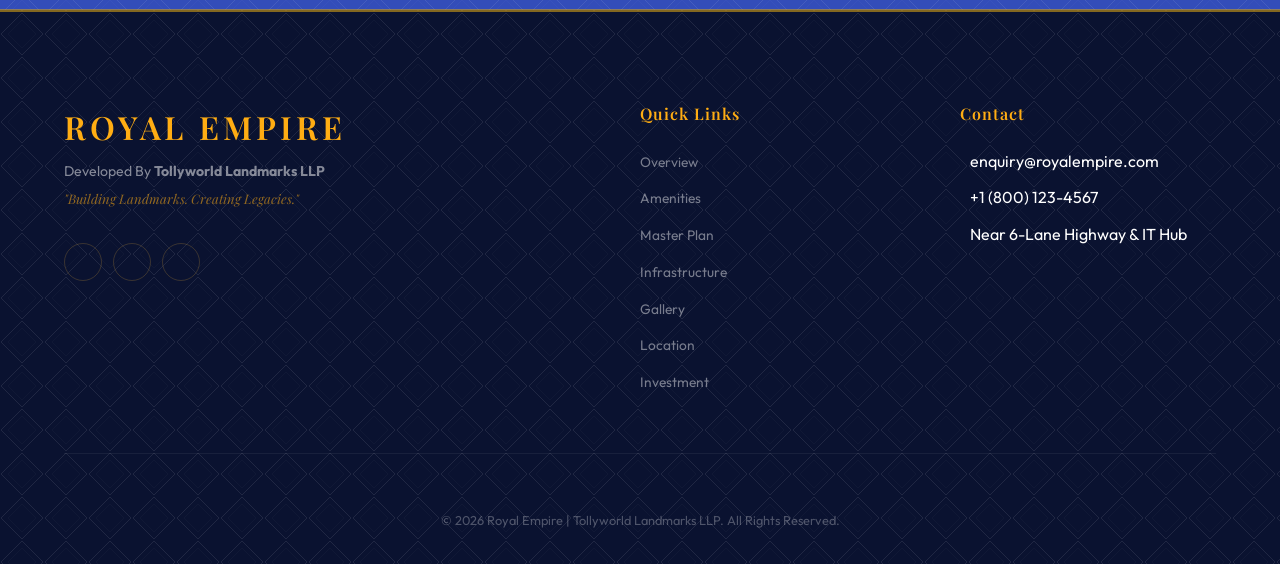
==== commit d9a9a2f0: "Add Royal Empire logo PNG to navbar and hero section" ====
--- a/index.html
+++ b/index.html
@@ -22,7 +22,7 @@
     <!-- Navigation -->
     <nav class="navbar" id="navbar">
         <div class="nav-logo">
-            <a href="#">Royal Empire</a>
+            <a href="#"><img src="new_site_media/logo.png" alt="Royal Empire Logo" style="height: 52px; width: auto; display: block;"></a>
         </div>
         <ul class="nav-links" id="nav-links">
             <li><a href="#overview">Overview</a></li>
@@ -46,7 +46,8 @@
         </video>
         <div class="hero-overlay"></div>
         <div class="hero-content">
-            <h2 class="hero-subtitle">The Future of Premium Land Living</h2>
+            <img src="new_site_media/logo.png" alt="Royal Empire" style="height: 120px; width: auto; margin: 0 auto 1rem; display: block; filter: drop-shadow(0 4px 24px rgba(0,0,0,0.5));" class="hero-logo">
+            <p class="hero-tagline" style="margin-bottom: 0.5rem;">The Future of Premium Land Living</p>
             <h1 class="hero-title">Royal Empire</h1>
             <p class="hero-tagline">A Mega Integrated Township Near 6-Lane Highway & IT Hub</p>
             <div class="hero-stats">
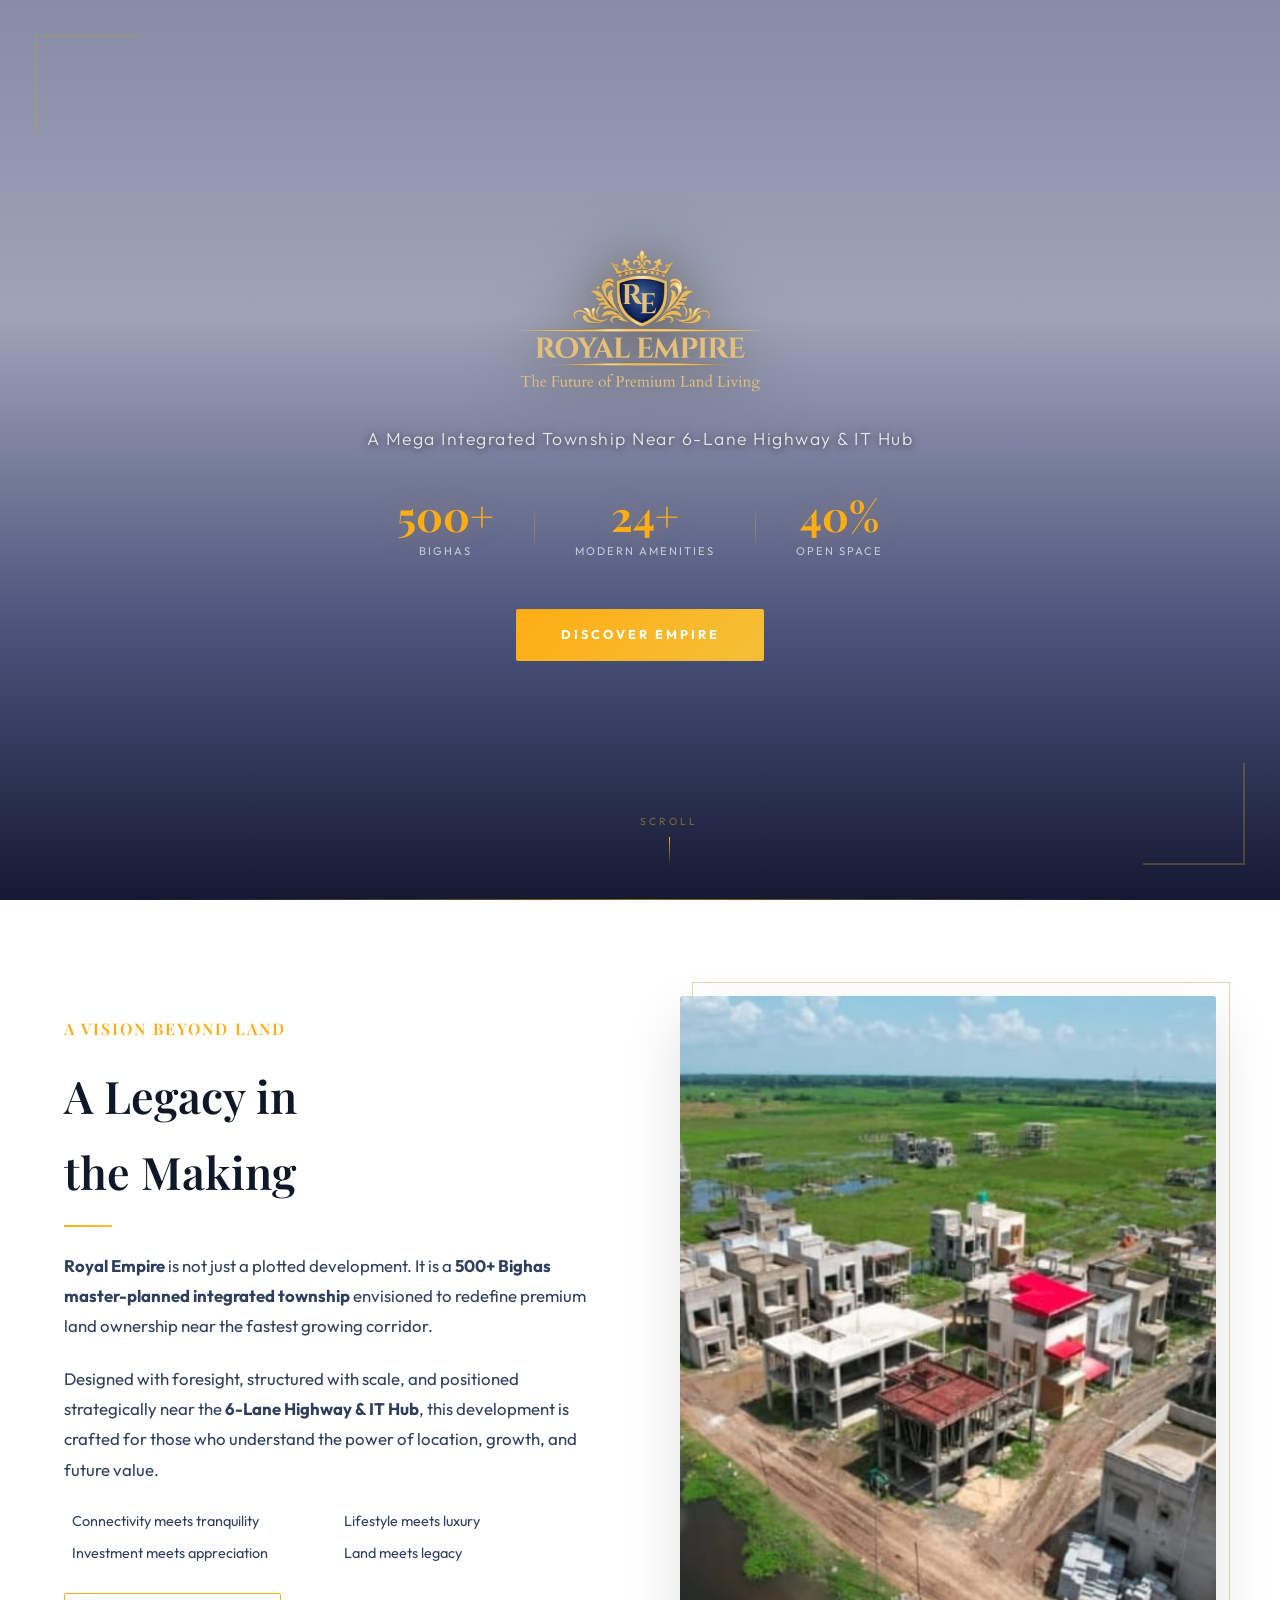
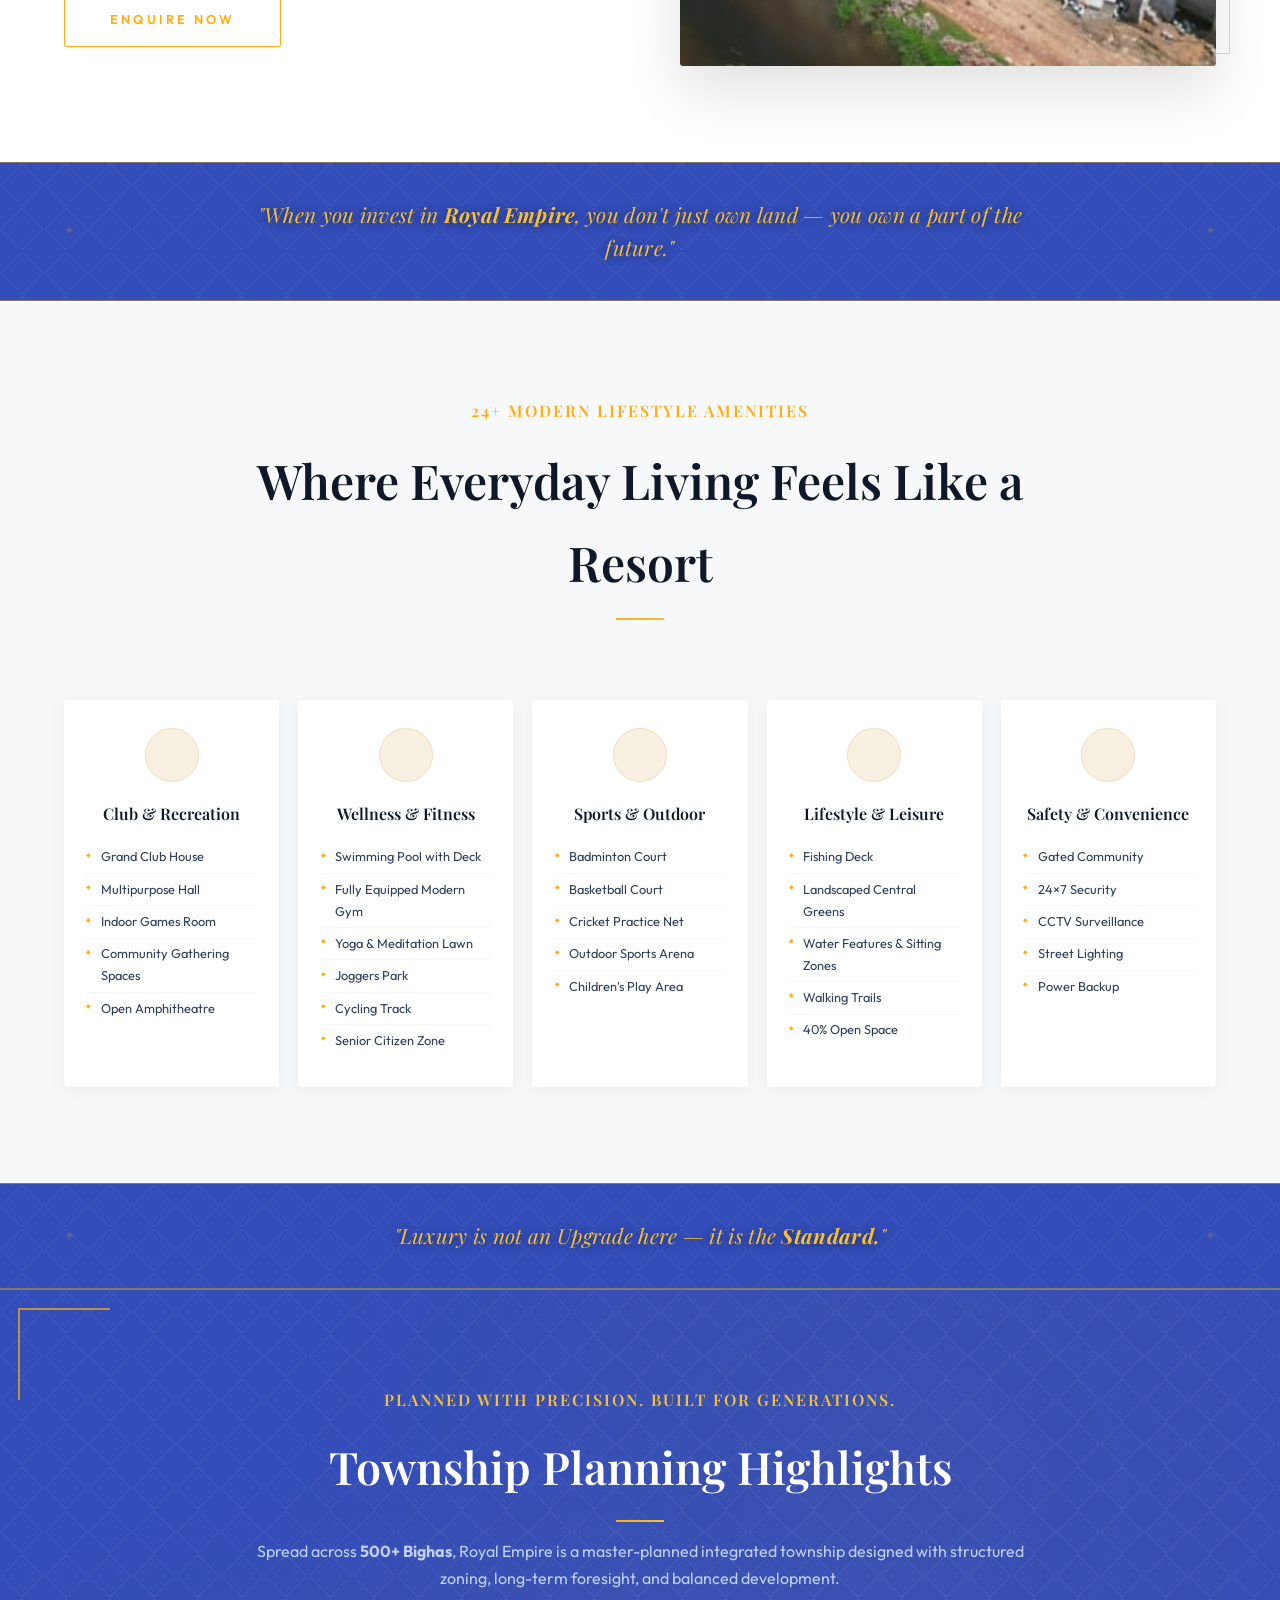
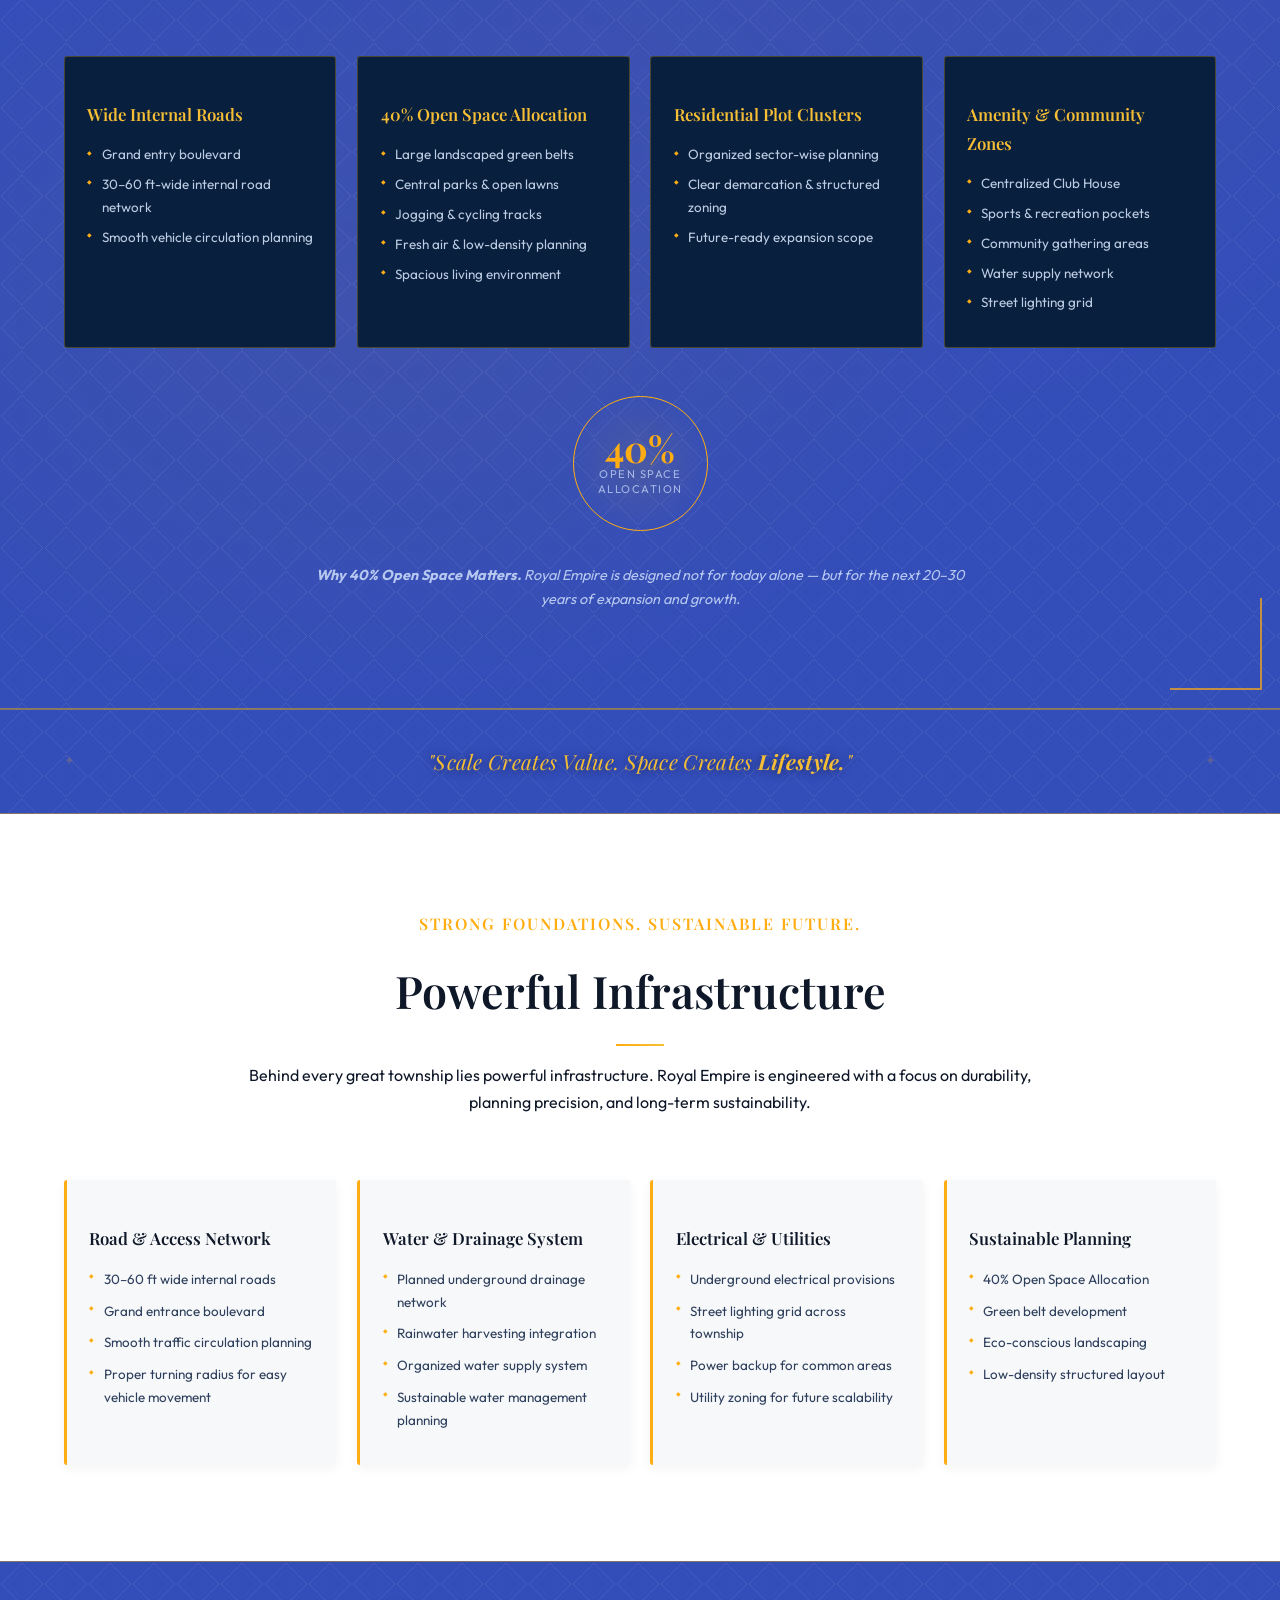
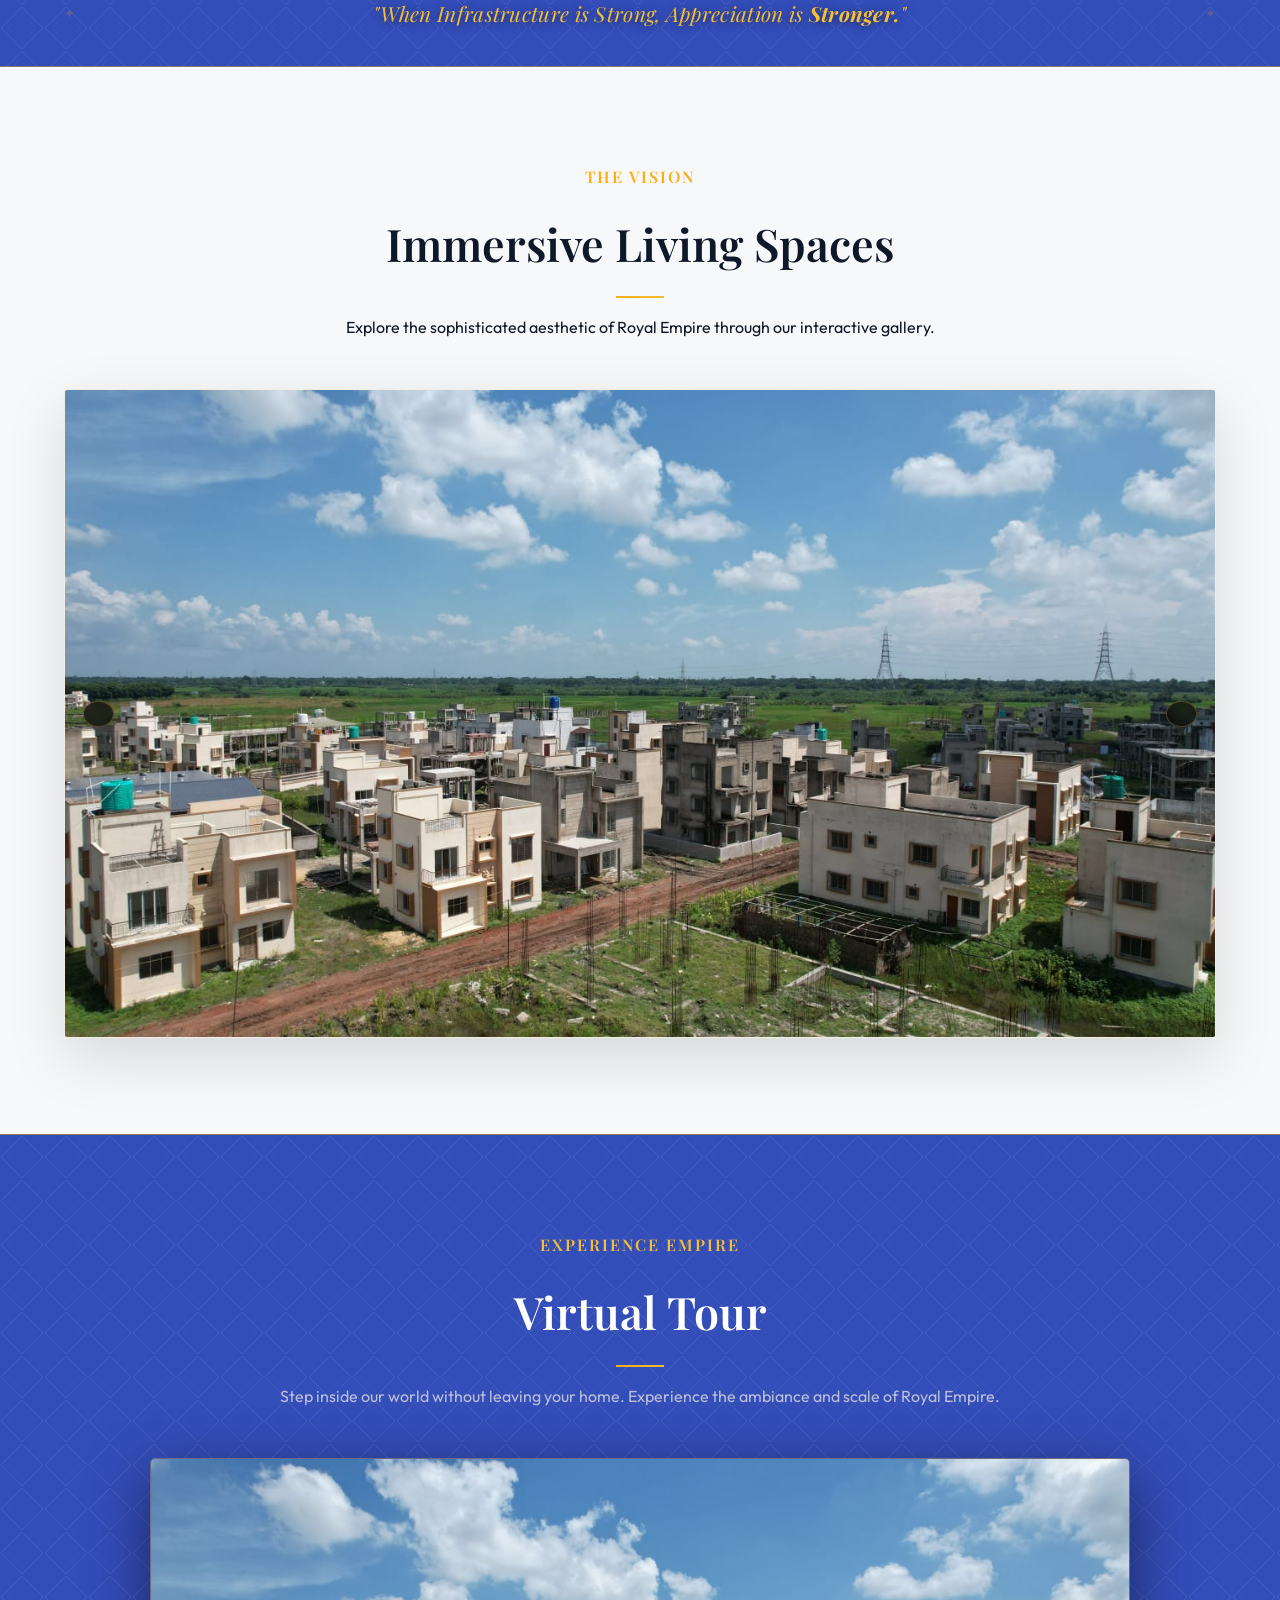
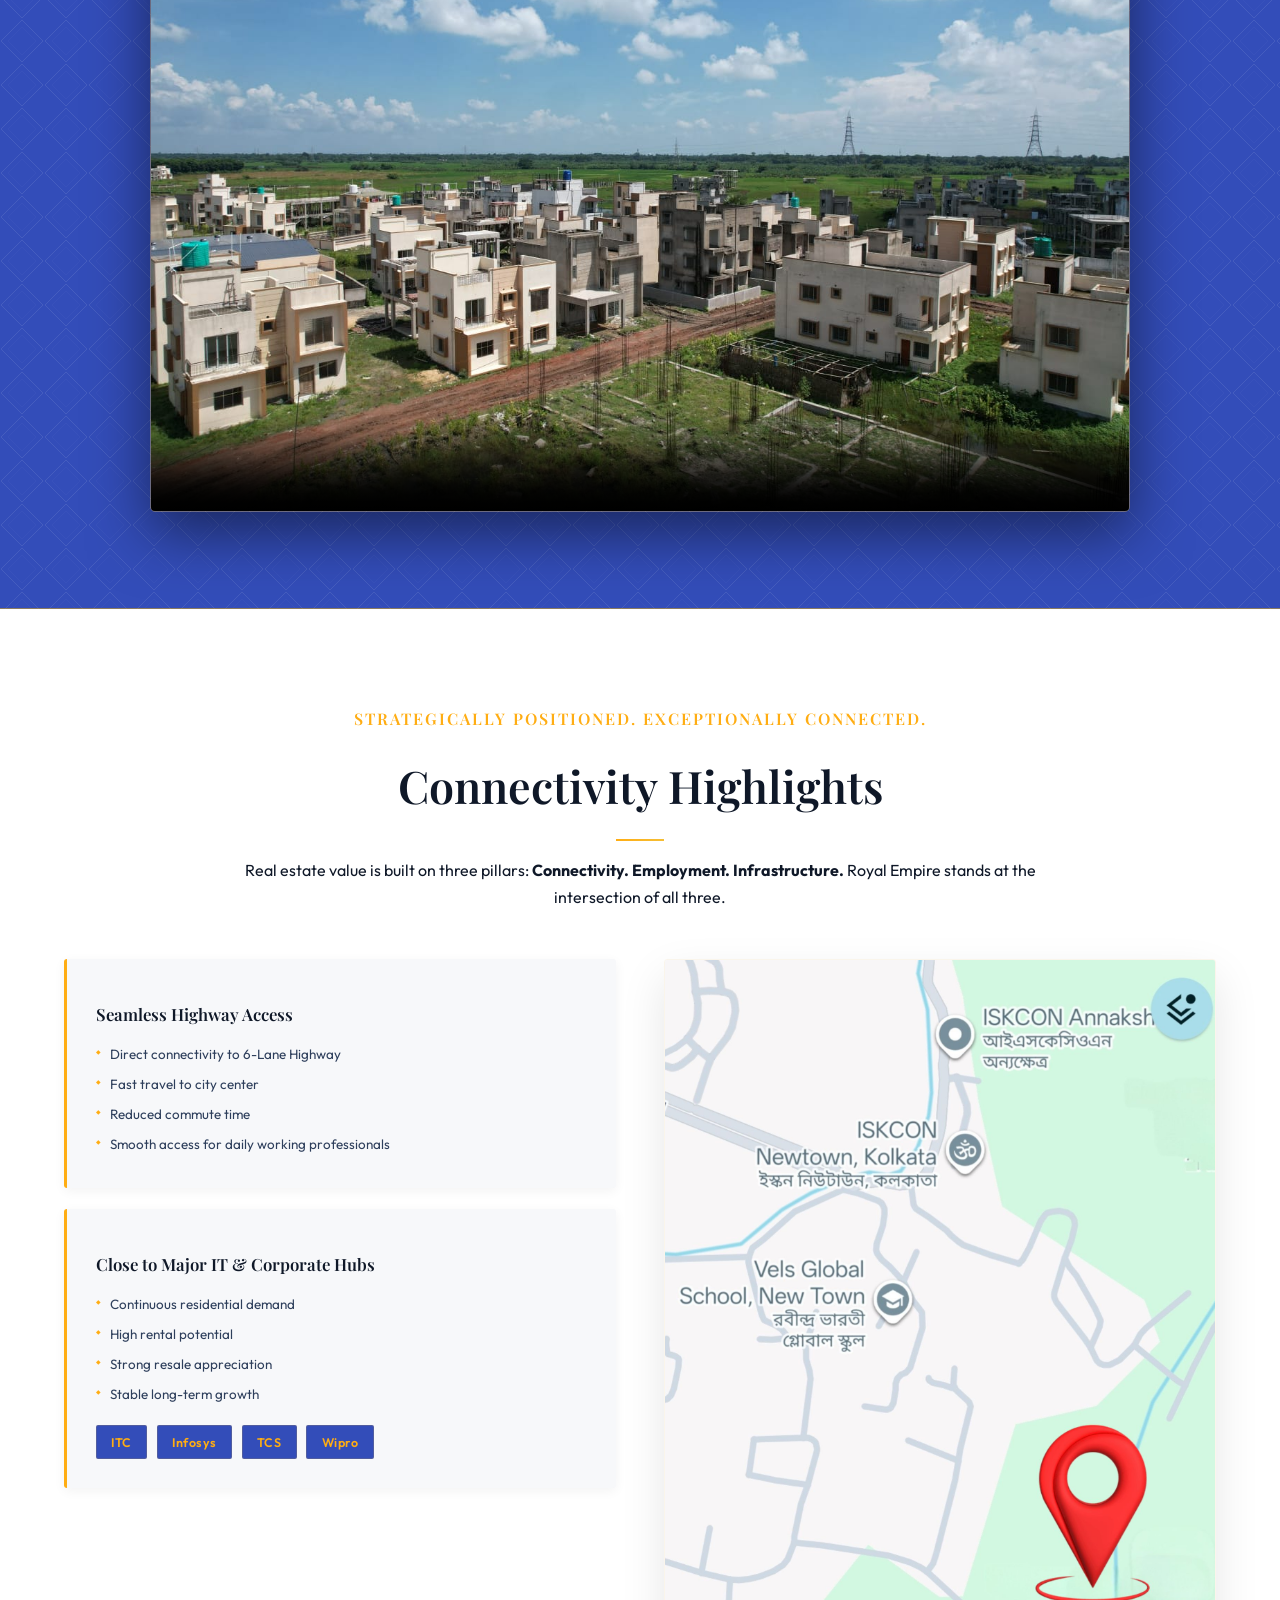
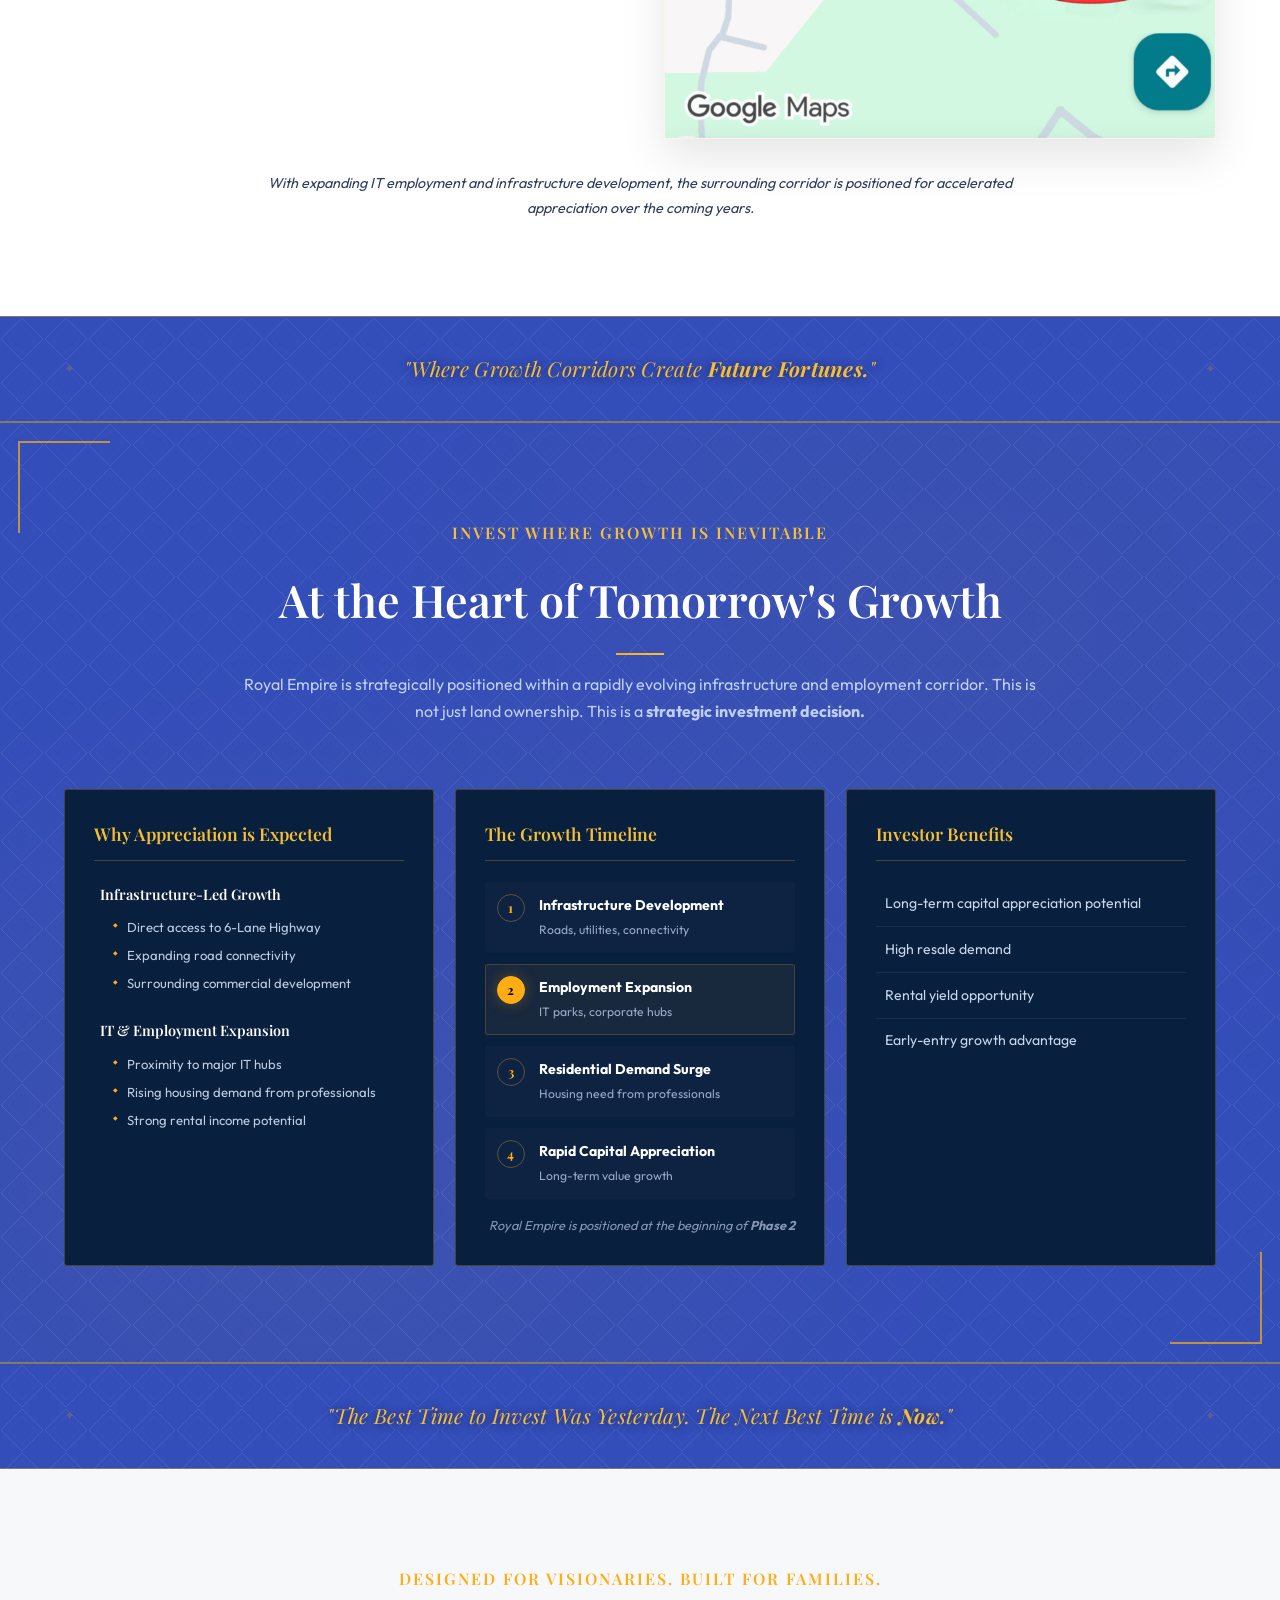
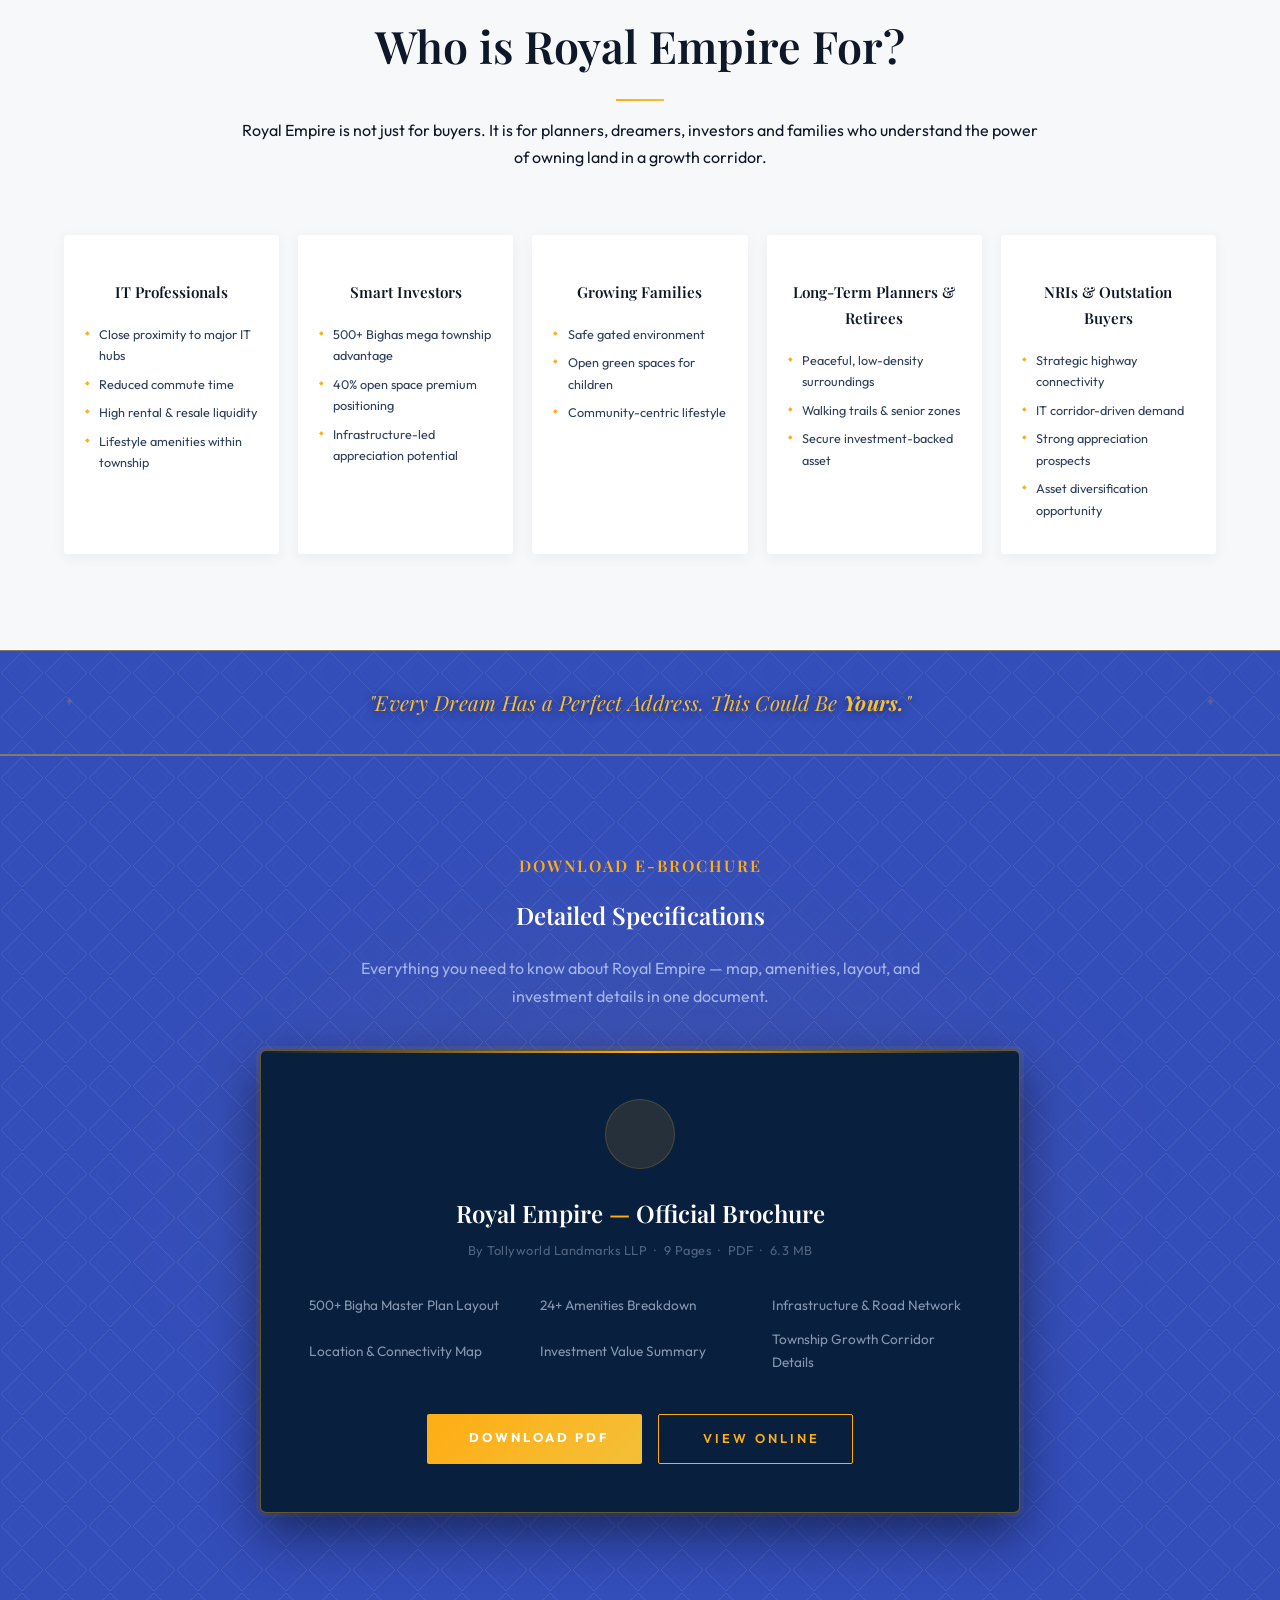
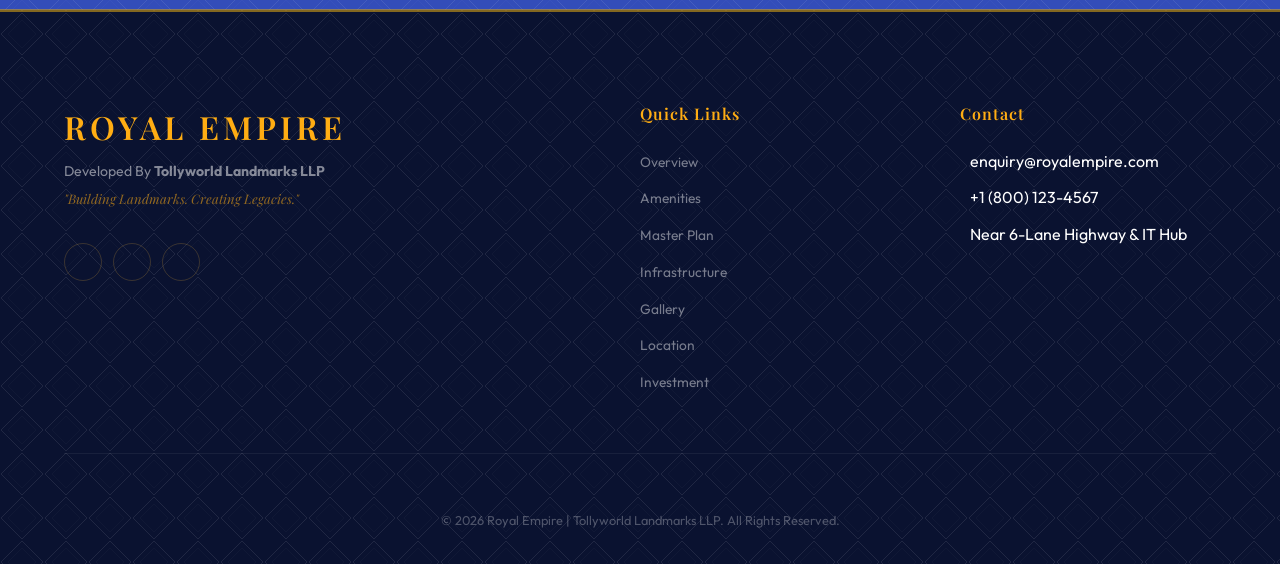
==== commit df587c2e: "Logo only in hero: remove text title, add hero-logo CSS" ====
--- a/index.html
+++ b/index.html
@@ -46,10 +46,8 @@
         </video>
         <div class="hero-overlay"></div>
         <div class="hero-content">
-            <img src="new_site_media/logo.png" alt="Royal Empire" style="height: 120px; width: auto; margin: 0 auto 1rem; display: block; filter: drop-shadow(0 4px 24px rgba(0,0,0,0.5));" class="hero-logo">
-            <p class="hero-tagline" style="margin-bottom: 0.5rem;">The Future of Premium Land Living</p>
-            <h1 class="hero-title">Royal Empire</h1>
-            <p class="hero-tagline">A Mega Integrated Township Near 6-Lane Highway & IT Hub</p>
+            <img src="new_site_media/logo.png" alt="Royal Empire" class="hero-logo">
+            <p class="hero-tagline">A Mega Integrated Township Near 6-Lane Highway &amp; IT Hub</p>
             <div class="hero-stats">
                 <div class="hero-stat">
                     <span class="stat-number">500+</span>
--- a/styles.css
+++ b/styles.css
@@ -421,6 +421,16 @@
   padding: 1rem 2rem;
 }
 
+.hero-logo {
+  height: 160px;
+  width: auto;
+  display: block;
+  margin: 0 auto 1.6rem;
+  filter: drop-shadow(0 6px 32px rgba(0,0,0,0.6)) drop-shadow(0 0 20px rgba(200,153,58,0.15));
+  opacity: 0;
+  animation: fadeUp 1s ease forwards 0.4s;
+}
+
 .hero-subtitle {
   text-transform: uppercase;
   letter-spacing: 7px;
